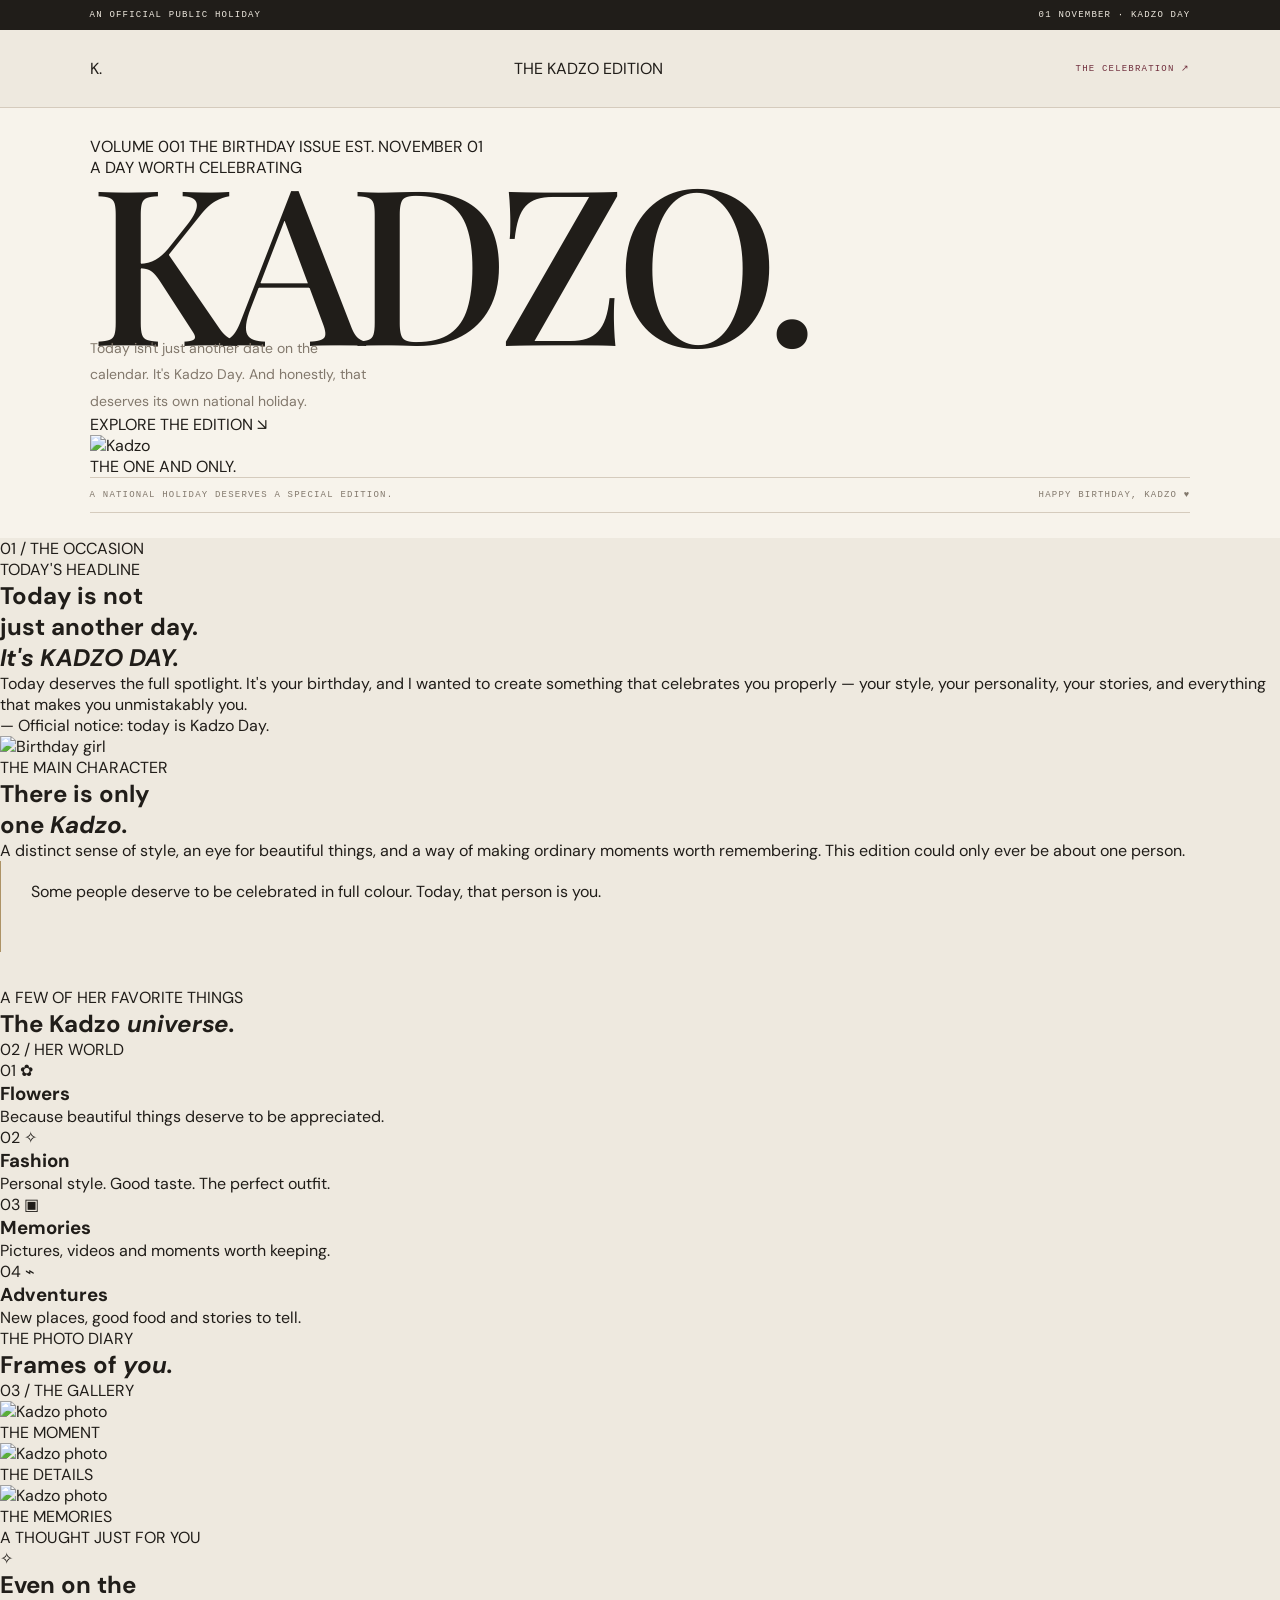
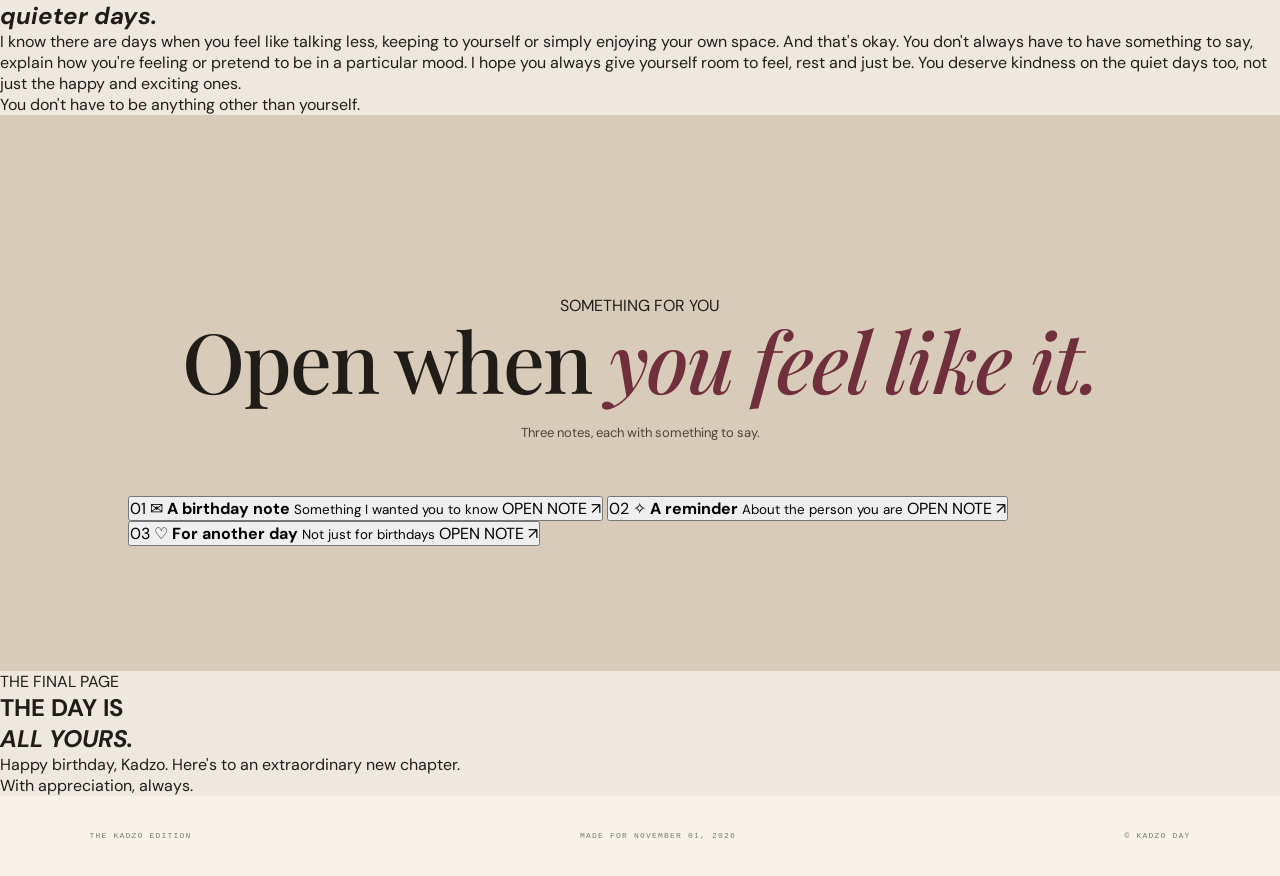
==== index.html @ 55960d4b "Update index.html" ====
<!DOCTYPE html>
<html lang="en">
<head>
  <meta charset="UTF-8">
  <meta name="viewport" content="width=device-width, initial-scale=1.0">
  <meta name="theme-color" content="#111111">
  <title>Kadzo Day | The Birthday Edition</title>

  <link rel="preconnect" href="https://fonts.googleapis.com">
  <link rel="preconnect" href="https://fonts.gstatic.com" crossorigin>
  <link href="https://fonts.googleapis.com/css2?family=DM+Sans:wght@400;500;600;700&family=Playfair+Display:ital,wght@0,500;0,600;0,700;1,500;1,600&display=swap" rel="stylesheet">

  <link rel="stylesheet" href="style.css">
</head>

<body>

  <div class="announcement">
    <span>AN OFFICIAL PUBLIC HOLIDAY</span>
    <span>01 NOVEMBER · KADZO DAY</span>
  </div>

  <header class="topbar">
    <a href="#" class="logo">K<span>.</span></a>
    <span class="edition-name">THE KADZO EDITION</span>
    <a href="#birthday-message" class="top-link">THE CELEBRATION ↗</a>
  </header>

  <main>

    <!-- COVER -->
    <section class="cover">
      <div class="cover-top">
        <span>VOLUME 001</span>
        <span>THE BIRTHDAY ISSUE</span>
        <span>EST. NOVEMBER 01</span>
      </div>

      <div class="cover-content">
        <div class="cover-title">
          <p class="eyebrow">A DAY WORTH CELEBRATING</p>
          <h1>KAD<span>ZO.</span></h1>

          <p class="cover-description">
            Today isn't just another date on the calendar.
            It's Kadzo Day. And honestly, that deserves
            its own national holiday.
          </p>

          <a href="#the-story" class="primary-button">
            EXPLORE THE EDITION <span>↘</span>
          </a>
        </div>

        <div class="cover-image">
          <img src="assets/portrait-1.jpg" alt="Kadzo">
          <div class="image-label">THE ONE AND ONLY.</div>
        </div>
      </div>

      <div class="cover-bottom">
        <span>A NATIONAL HOLIDAY DESERVES A SPECIAL EDITION.</span>
        <span>HAPPY BIRTHDAY, KADZO ♥</span>
      </div>
    </section>

    <!-- INTRODUCTION -->
    <section class="story section-padding" id="the-story">
      <div class="section-number">01 / THE OCCASION</div>

      <div class="story-grid">
        <div>
          <p class="eyebrow">TODAY'S HEADLINE</p>
          <h2>
            Today is not<br>
            just another day.<br>
            <em>It's KADZO DAY.</em>
          </h2>
        </div>

        <div class="story-copy">
          <p>
            Today deserves the full spotlight. It's your birthday,
            and I wanted to create something that celebrates you
            properly — your style, your personality, your stories,
            and everything that makes you unmistakably you.
          </p>

          <p class="signature">
            — Official notice: today is Kadzo Day.
          </p>
        </div>
      </div>
    </section>

    <!-- FEATURE -->
    <section class="feature section-padding">
      <div class="feature-image">
        <img src="assets/portrait-2.jpg" alt="Birthday girl">
      </div>

      <div class="feature-text">
        <p class="eyebrow">THE MAIN CHARACTER</p>
        <h2>There is only<br>one <em>Kadzo.</em></h2>

        <p>
          A distinct sense of style, an eye for beautiful things,
          and a way of making ordinary moments worth remembering.
          This edition could only ever be about one person.
        </p>

        <div class="feature-line"></div>

        <p class="feature-quote">
          Some people deserve to be celebrated in full colour.
          Today, that person is you.
        </p>
      </div>
    </section>

    <!-- HER INTERESTS -->
    <section class="interests section-padding">
      <div class="section-heading">
        <div>
          <p class="eyebrow">A FEW OF HER FAVORITE THINGS</p>
          <h2>The Kadzo <em>universe.</em></h2>
        </div>

        <span class="section-number">02 / HER WORLD</span>
      </div>

      <div class="interest-grid">

        <article class="interest-card">
          <span class="interest-number">01</span>
          <span class="interest-icon">✿</span>
          <h3>Flowers</h3>
          <p>Because beautiful things deserve to be appreciated.</p>
        </article>

        <article class="interest-card">
          <span class="interest-number">02</span>
          <span class="interest-icon">✧</span>
          <h3>Fashion</h3>
          <p>Personal style. Good taste. The perfect outfit.</p>
        </article>

        <article class="interest-card">
          <span class="interest-number">03</span>
          <span class="interest-icon">▣</span>
          <h3>Memories</h3>
          <p>Pictures, videos and moments worth keeping.</p>
        </article>

        <article class="interest-card">
          <span class="interest-number">04</span>
          <span class="interest-icon">⌁</span>
          <h3>Adventures</h3>
          <p>New places, good food and stories to tell.</p>
        </article>

      </div>
    </section>

    <!-- PHOTO GALLERY -->
    <section class="gallery-section section-padding">
      <div class="section-heading">
        <div>
          <p class="eyebrow">THE PHOTO DIARY</p>
          <h2>Frames of <em>you.</em></h2>
        </div>

        <span class="section-number">03 / THE GALLERY</span>
      </div>

      <div class="gallery-grid">

        <div class="gallery-item gallery-large">
          <img src="assets/gallery-1.jpg" alt="Kadzo photo">
          <span>THE MOMENT</span>
        </div>

        <div class="gallery-item">
          <img src="assets/gallery-2.jpg" alt="Kadzo photo">
          <span>THE DETAILS</span>
        </div>

        <div class="gallery-item">
          <img src="assets/gallery-3.jpg" alt="Kadzo photo">
          <span>THE MEMORIES</span>
        </div>

      </div>
    </section>

    <!-- QUIETER DAYS -->
    <section class="quiet-section section-padding">
      <div class="quiet-content">

        <p class="eyebrow">A THOUGHT JUST FOR YOU</p>

        <span class="quiet-symbol">✧</span>

        <h2>
          Even on the<br>
          <em>quieter days.</em>
        </h2>

        <p>
          I know there are days when you feel like talking less,
          keeping to yourself or simply enjoying your own space.
          And that's okay.

          You don't always have to have something to say,
          explain how you're feeling or pretend to be in a
          particular mood.

          I hope you always give yourself room to feel,
          rest and just be. You deserve kindness on the
          quiet days too, not just the happy and exciting ones.
        </p>

        <span class="quiet-signature">
          You don't have to be anything other than yourself.
        </span>

      </div>
    </section>

    <!-- BIRTHDAY NOTES -->
    <section class="notes-section section-padding" id="birthday-message">

      <div class="notes-heading">
        <p class="eyebrow">SOMETHING FOR YOU</p>
        <h2>Open when <em>you feel like it.</em></h2>
        <p>Three notes, each with something to say.</p>
      </div>

      <div class="notes-grid">

        <button class="note-card" data-note="birthday">
          <span class="note-symbol">01</span>
          <span class="note-icon">✉</span>
          <strong>A birthday note</strong>
          <small>Something I wanted you to know</small>
          <span class="note-open">OPEN NOTE ↗</span>
        </button>

        <button class="note-card" data-note="appreciation">
          <span class="note-symbol">02</span>
          <span class="note-icon">✧</span>
          <strong>A reminder</strong>
          <small>About the person you are</small>
          <span class="note-open">OPEN NOTE ↗</span>
        </button>

        <button class="note-card" data-note="random">
          <span class="note-symbol">03</span>
          <span class="note-icon">♡</span>
          <strong>For another day</strong>
          <small>Not just for birthdays</small>
          <span class="note-open">OPEN NOTE ↗</span>
        </button>

      </div>
    </section>

    <!-- FINAL MESSAGE -->
    <section class="closing section-padding">
      <p class="eyebrow">THE FINAL PAGE</p>

      <h2>
        THE DAY IS<br>
        <em>ALL YOURS.</em>
      </h2>

      <div class="closing-line"></div>

      <p>
        Happy birthday, Kadzo. Here's to an extraordinary new chapter.
      </p>

      <span class="closing-signature">
        With appreciation, always.
      </span>
    </section>

  </main>

  <footer class="footer">
    <span>THE KADZO EDITION</span>
    <span>MADE FOR NOVEMBER 01, 2026</span>
    <span>© KADZO DAY</span>
  </footer>

  <!-- POPUP NOTES -->
  <div class="modal" id="noteModal" aria-hidden="true">

    <div class="modal-content">

      <button class="modal-close" id="close-modal" aria-label="Close">
        ×
      </button>

      <p class="eyebrow">A PERSONAL NOTE</p>

      <h2 id="noteTitle">A note for you</h2>

      <p id="noteText"></p>

      <span class="modal-signature">— The Kadzo Edition</span>

    </div>
  </div>

  <script src="script.js"></script>

</body>
</html>
---- style.css ----
:root {
  --paper: #eee9df;
  --cream: #f7f3eb;
  --ink: #201d19;
  --brown: #514237;
  --wine: #702f3d;
  --gold: #ad9366;
  --muted: #82786c;
  --line: #d5cbbd;
  --white: #fffdf8;
}

* {
  margin: 0;
  padding: 0;
  box-sizing: border-box;
}

html {
  scroll-behavior: smooth;
}

body {
  background: var(--paper);
  color: var(--ink);
  font-family: "DM Sans", sans-serif;
  overflow-x: hidden;
}

a {
  color: inherit;
  text-decoration: none;
}

button {
  font: inherit;
}

img {
  display: block;
  width: 100%;
  height: 100%;
  object-fit: cover;
}

.announcement {
  display: flex;
  justify-content: space-between;
  padding: 10px 7%;
  background: var(--ink);
  color: var(--paper);
  font-family: "DM Mono", monospace;
  font-size: 9px;
  letter-spacing: 1.2px;
}

.topbar {
  height: 78px;
  padding: 0 7%;
  display: flex;
  justify-content: space-between;
  align-items: center;
  border-bottom: 1px solid var(--line);
}

.brand {
  font-family: "Playfair Display", serif;
  font-size: 35px;
  font-weight: 700;
}

.brand span {
  color: var(--wine);
}

.topbar-title,
.top-link,
.kicker,
.section-meta,
.cover-topline,
.cover-bottom,
.cover-link,
.photo-credit,
.cover-side-text,
.feature-caption,
.feature-quote small,
.feature-collage figcaption,
.detail-index,
.detail-row p,
.detail-symbol,
.journal-photo figcaption,
.journal-footer,
.envelope-number,
.envelope small,
.final-date,
footer,
.modal-end {
  font-family: "DM Mono", monospace;
  font-size: 9px;
  letter-spacing: 1.2px;
}

.topbar-title {
  color: var(--muted);
}

.top-link {
  color: var(--wine);
}

.top-link span {
  font-size: 15px;
  margin-left: 7px;
}

.cover {
  padding: 28px 7% 25px;
  background: var(--cream);
  position: relative;
}

.cover-topline,
.cover-bottom {
  display: flex;
  justify-content: space-between;
  gap: 15px;
  color: var(--muted);
  padding: 12px 0;
  border-top: 1px solid var(--line);
}

.cover-layout {
  min-height: 650px;
  display: grid;
  grid-template-columns: 1.05fr .95fr;
  gap: 45px;
  align-items: center;
  padding: 45px 4% 55px;
}

.cover-copy {
  position: relative;
  z-index: 2;
}

.kicker {
  color: var(--wine);
  margin-bottom: 24px;
}

.cover h1 {
  font-family: "Playfair Display", serif;
  font-size: clamp(100px, 17vw, 220px);
  line-height: .72;
  letter-spacing: -12px;
  font-weight: 500;
}

.cover h1 em {
  color: var(--wine);
  font-weight: 500;
}

.cover-rule {
  width: 85px;
  height: 2px;
  background: var(--gold);
  margin: 48px 0 22px;
}

.cover-description {
  max-width: 290px;
  color: var(--muted);
  font-size: 14px;
  line-height: 1.9;
}

.cover-link {
  display: inline-block;
  color: var(--wine);
  margin-top: 30px;
  padding-bottom: 9px;
  border-bottom: 1px solid var(--wine);
}

.cover-link span {
  margin-left: 18px;
  font-size: 15px;
}

.cover-photo-wrap {
  position: relative;
  padding: 15px 25px 25px 0;
}

.cover-photo {
  height: 550px;
  background: #d7c9b8;
  overflow: hidden;
  position: relative;
}

.cover-photo img {
  filter: saturate(.82);
  transition: transform .7s ease;
}

.cover-photo:hover img {
  transform: scale(1.035);
}

.cover-stamp {
  position: absolute;
  z-index: 2;
  top: -15px;
  left: -35px;
  width: 95px;
  height: 95px;
  border-radius: 50%;
  background: var(--wine);
  color: var(--cream);
  display: grid;
  place-content: center;
  text-align: center;
  font-family: "DM Mono", monospace;
  font-size: 11px;
  line-height: 1.35;
  transform: rotate(-12deg);
  border: 1px solid rgba(255,255,255,.4);
}

.photo-credit {
  margin-top: 12px;
  color: var(--muted);
}

.cover-side-text {
  position: absolute;
  right: 0;
  top: 35%;
  writing-mode: vertical-rl;
  color: var(--muted);
}

.cover-bottom {
  border-bottom: 1px solid var(--line);
}

.intro-section {
  padding: 95px 10% 120px;
  background: var(--paper);
}

.section-meta {
  display: flex;
  justify-content: space-between;
  gap: 15px;
  color: var(--muted);
  border-bottom: 1px solid var(--line);
  padding-bottom: 15px;
}

.intro-grid {
  display: grid;
  grid-template-columns: .2fr 1.4fr .7fr;
  gap: 35px;
  align-items: start;
  padding-top: 85px;
}

.intro-number {
  font-family: "DM Mono", monospace;
  color: var(--gold);
  font-size: 13px;
}

.intro-main h2,
.feature-heading h2,
.details-heading h2,
.journal-heading h2,
.notes-heading h2,
.final-section h2 {
  font-family: "Playfair Display", serif;
  font-weight: 500;
  font-size: clamp(45px, 6.5vw, 85px);
  line-height: 1.05;
  letter-spacing: -2px;
}

.intro-main h2 em,
.feature-heading h2 em,
.details-heading h2 em,
.journal-heading h2 em,
.notes-heading h2 em,
.final-section h2 em {
  color: var(--wine);
}

.intro-aside {
  padding-top: 20px;
}

.asterisk {
  font-size: 35px;
  color: var(--gold);
}

.intro-aside p {
  font-size: 13px;
  line-height: 2;
  color: var(--muted);
  margin-top: 15px;
}

.intro-aside .signature {
  font-family: "Playfair Display", serif;
  font-style: italic;
  color: var(--wine);
  font-size: 16px;
}

.feature-section {
  background: var(--ink);
  color: var(--cream);
  padding: 105px 10% 120px;
}

.feature-heading {
  display: flex;
  justify-content: space-between;
  align-items: end;
  gap: 30px;
  margin-bottom: 65px;
}

.feature-heading h2 em {
  color: #c0a47d;
}

.feature-caption {
  color: #b6aa9b;
  max-width: 190px;
  line-height: 1.8;
}

.feature-collage {
  display: grid;
  grid-template-columns: 1.15fr .85fr;
  gap: 35px;
  align-items: start;
}

.feature-large {
  height: 590px;
  position: relative;
  background: #6d6255;
}

.feature-large img {
  filter: saturate(.75);
}

.feature-collage figcaption {
  color: #d2c6b7;
  margin-top: 12px;
}

.feature-side {
  padding-top: 65px;
}

.feature-quote {
  padding: 20px 5px 50px 30px;
  border-left: 1px solid var(--gold);
  margin-bottom: 35px;
}

.feature-quote > span {
  font-family: "Playfair Display", serif;
  font-size: 65px;
  color: var(--gold);
  line-height: .7;
}

.feature-quote p {
  max-width: 280px;
  font-family: "Playfair Display", serif;
  font-style: italic;
  font-size: 30px;
  line-height: 1.35;
  margin: 15px 0 25px;
}

.feature-quote small {
  color: #b7a99a;
}

.feature-small {
  height: 300px;
  width: 85%;
  margin-left: auto;
  background: #6d6255;
}

.details-section {
  padding: 105px 10% 120px;
  background: #e4ddd1;
}

.details-heading {
  padding: 75px 0 65px;
}

.details-list {
  border-top: 1px solid #c9bdae;
}

.detail-row {
  display: grid;
  grid-template-columns: 65px 1.1fr 1fr 25px;
  gap: 20px;
  align-items: center;
  padding: 26px 5px;
  border-bottom: 1px solid #c9bdae;
  transition: padding .3s ease;
}

.detail-row:hover {
  padding-left: 17px;
  padding-right: 17px;
}

.detail-index {
  color: var(--wine);
}

.detail-row h3 {
  font-family: "Playfair Display", serif;
  font-size: clamp(21px, 2.7vw, 34px);
  font-weight: 500;
}

.detail-row p {
  color: var(--muted);
  line-height: 1.8;
  letter-spacing: .3px;
  font-family: "DM Sans", sans-serif;
  font-size: 12px;
}

.detail-symbol {
  color: var(--wine);
  font-size: 17px;
}

.journal-section {
  padding: 105px 10% 120px;
  background: var(--cream);
}

.journal-heading {
  display: flex;
  align-items: end;
  justify-content: space-between;
  gap: 30px;
  padding: 70px 0 60px;
}

.journal-heading > p {
  max-width: 230px;
  color: var(--muted);
  font-size: 13px;
  line-height: 1.9;
}

.journal-grid {
  display: grid;
  grid-template-columns: 1fr .78fr 1fr;
  gap: 25px;
  align-items: start;
}

.journal-photo {
  background: #d7c9b8;
  padding: 9px 9px 35px;
  box-shadow: 0 8px 25px rgba(32,29,25,.08);
  transform: rotate(-2deg);
}

.journal-photo img {
  height: 340px;
  filter: saturate(.8);
}

.journal-photo figcaption {
  color: var(--muted);
  padding: 12px 5px 0;
  font-size: 8px;
}

.journal-two {
  margin-top: 65px;
  transform: rotate(2deg);
}

.journal-three {
  margin-top: 25px;
  transform: rotate(-1deg);
}

.journal-footer {
  text-align: center;
  color: var(--muted);
  margin-top: 65px;
}

.notes-section {
  padding: 105px 10% 125px;
  background: #d8cbb9;
}

.notes-heading {
  padding: 75px 0 55px;
  text-align: center;
}

.notes-heading > p:last-child {
  margin-top: 20px;
  color: var(--brown);
  font-size: 13px;
}

.envelope-grid {
  display: grid;
  grid-template-columns: repeat(3, 1fr);
  gap: 18px;
}

.envelope {
  min-height: 230px;
  position: relative;
  display: flex;
  flex-direction: column;
  align-items: flex-start;
  justify-content: space-between;
  padding: 25px;
  border: 1px solid #bbae9d;
  background: var(--cream);
  color: var(--ink);
  cursor: pointer;
  text-align: left;
  transition: transform .35s ease, box-shadow .35s ease;
}

.envelope::before {
  content: "";
  position: absolute;
  top: 0;
  left: 0;
  width: 100%;
  height: 5px;
  background: var(--wine);
  transform: scaleX(0);
  transform-origin: left;
  transition: transform .35s ease;
}

.envelope:hover {
  transform: translateY(-9px) rotate(-1deg);
  box-shadow: 0 18px 35px rgba(32,29,25,.12);
}

.envelope:hover::before {
  transform: scaleX(1);
}

.envelope-number {
  color: var(--muted);
}

.envelope-icon {
  font-family: "Playfair Display", serif;
  font-size: 38px;
  color: var(--wine);
}

.envelope strong {
  font-family: "Playfair Display", serif;
  font-size: 25px;
  font-weight: 500;
}

.envelope small {
  color: var(--wine);
  font-size: 8px;
}

.final-section {
  min-height: 520px;
  background: var(--wine);
  color: var(--cream);
  text-align: center;
  padding: 100px 20px 80px;
  display: flex;
  flex-direction: column;
  align-items: center;
  justify-content: center;
  position: relative;
  overflow: hidden;
}

.final-section::before,
.final-section::after {
  content: "✳";
  position: absolute;
  font-size: 180px;
  color: rgba(255,255,255,.07);
}

.final-section::before {
  top: 20px;
  left: 8%;
}

.final-section::after {
  bottom: 10px;
  right: 8%;
}

.final-section .kicker {
  color: #d7bd9a;
}

.final-star {
  font-size: 35px;
  color: #d7bd9a;
  margin-bottom: 20px;
}

.final-section h2 {
  font-size: clamp(55px, 8vw, 100px);
}

.final-section h2 em {
  color: #d9bd98;
}

.final-section > p:not(.kicker) {
  margin-top: 25px;
  color: #e3d4c7;
  font-size: 14px;
}

.final-date {
  color: #d7bd9a;
  margin-top: 60px;
}

footer {
  min-height: 80px;
  padding: 20px 7%;
  display: flex;
  justify-content: space-between;
  align-items: center;
  color: var(--muted);
  background: var(--cream);
  font-size: 8px;
}

.footer-brand {
  font-family: "Playfair Display", serif;
  font-size: 25px;
  color: var(--wine);
}

.modal {
  display: none;
  position: fixed;
  inset: 0;
  z-index: 20;
  padding: 20px;
  background: rgba(20,17,15,.78);
  align-items: center;
  justify-content: center;
  backdrop-filter: blur(5px);
}

.modal.show {
  display: flex;
  animation: fadeIn .25s ease;
}

.modal-content {
  position: relative;
  width: min(100%, 520px);
  padding: 65px 50px;
  background: var(--cream);
  border: 1px solid var(--gold);
  text-align: center;
  box-shadow: 0 25px 80px rgba(0,0,0,.3);
}

.modal-content h2 {
  font-family: "Playfair Display", serif;
  font-size: 40px;
  font-weight: 500;
  color: var(--wine);
  margin-bottom: 25px;
}

.modal-content > p:last-of-type {
  color: var(--brown);
  font-size: 14px;
  line-height: 2;
}

.modal-end {
  display: block;
  color: var(--gold);
  margin-top: 35px;
  font-size: 8px;
}

.close-modal {
  position: absolute;
  top: 12px;
  right: 18px;
  border: 0;
  background: transparent;
  color: var(--wine);
  font-size: 32px;
  cursor: pointer;
}

@keyframes fadeIn {
  from { opacity: 0; }
  to { opacity: 1; }
}

@media (max-width: 750px) {
  .announcement {
    padding: 9px 5%;
    font-size: 7px;
  }

  .topbar {
    height: 68px;
    padding: 0 6%;
  }

  .topbar-title {
    display: none;
  }

  .cover {
    padding: 20px 6%;
  }

  .cover-topline,
  .cover-bottom {
    font-size: 7px;
    letter-spacing: .5px;
  }

  .cover-layout {
    grid-template-columns: 1fr;
    gap: 50px;
    padding: 55px 4% 45px;
  }

  .cover h1 {
    font-size: clamp(105px, 25vw, 165px);
    letter-spacing: -7px;
  }

  .cover-photo {
    height: 470px;
  }

  .cover-stamp {
    left: -15px;
  }

  .cover-side-text {
    display: none;
  }

  .intro-section,
  .feature-section,
  .details-section,
  .journal-section,
  .notes-section {
    padding: 75px 7%;
  }

  .section-meta {
    font-size: 7px;
    letter-spacing: .6px;
  }

  .intro-grid {
    grid-template-columns: 35px 1fr;
    gap: 15px;
    padding-top: 55px;
  }

  .intro-aside {
    grid-column: 2;
    max-width: 340px;
  }

  .feature-heading,
  .journal-heading {
    display: block;
  }

  .feature-caption,
  .journal-heading > p {
    margin-top: 20px;
  }

  .feature-collage {
    grid-template-columns: 1fr;
    gap: 35px;
  }

  .feature-large {
    height: 470px;
  }

  .feature-side {
    padding-top: 0;
  }

  .feature-small {
    width: 85%;
    height: 300px;
  }

  .details-heading,
  .journal-heading,
  .notes-heading {
    padding: 55px 0 40px;
  }

  .detail-row {
    grid-template-columns: 32px 1fr 20px;
    gap: 10px;
    padding: 22px 0;
  }

  .detail-row h3 {
    font-size: 22px;
  }

  .detail-row p {
    grid-column: 2;
    grid-row: 2;
  }

  .detail-symbol {
    grid-column: 3;
    grid-row: 1;
  }

  .journal-grid {
    grid-template-columns: 1fr 1fr;
    gap: 15px;
  }

  .journal-photo img {
    height: 245px;
  }

  .journal-two {
    margin-top: 45px;
  }

  .journal-three {
    grid-column: 1 / -1;
    width: 75%;
    margin: 10px auto 0;
  }

  .envelope-grid {
    grid-template-columns: 1fr;
  }

  .envelope {
    min-height: 185px;
  }

  .final-section {
    min-height: 440px;
  }

  .final-section::before,
  .final-section::after {
    font-size: 100px;
  }

  footer {
    padding: 20px 6%;
    gap: 15px;
    flex-wrap: wrap;
  }
}

@media (max-width: 420px) {
  .cover-photo {
    height: 390px;
  }

  .cover-topline span:nth-child(2) {
    display: none;
  }

  .feature-large {
    height: 390px;
  }

  .journal-photo img {
    height: 200px;
  }

  .modal-content {
    padding: 55px 25px;
  }
}
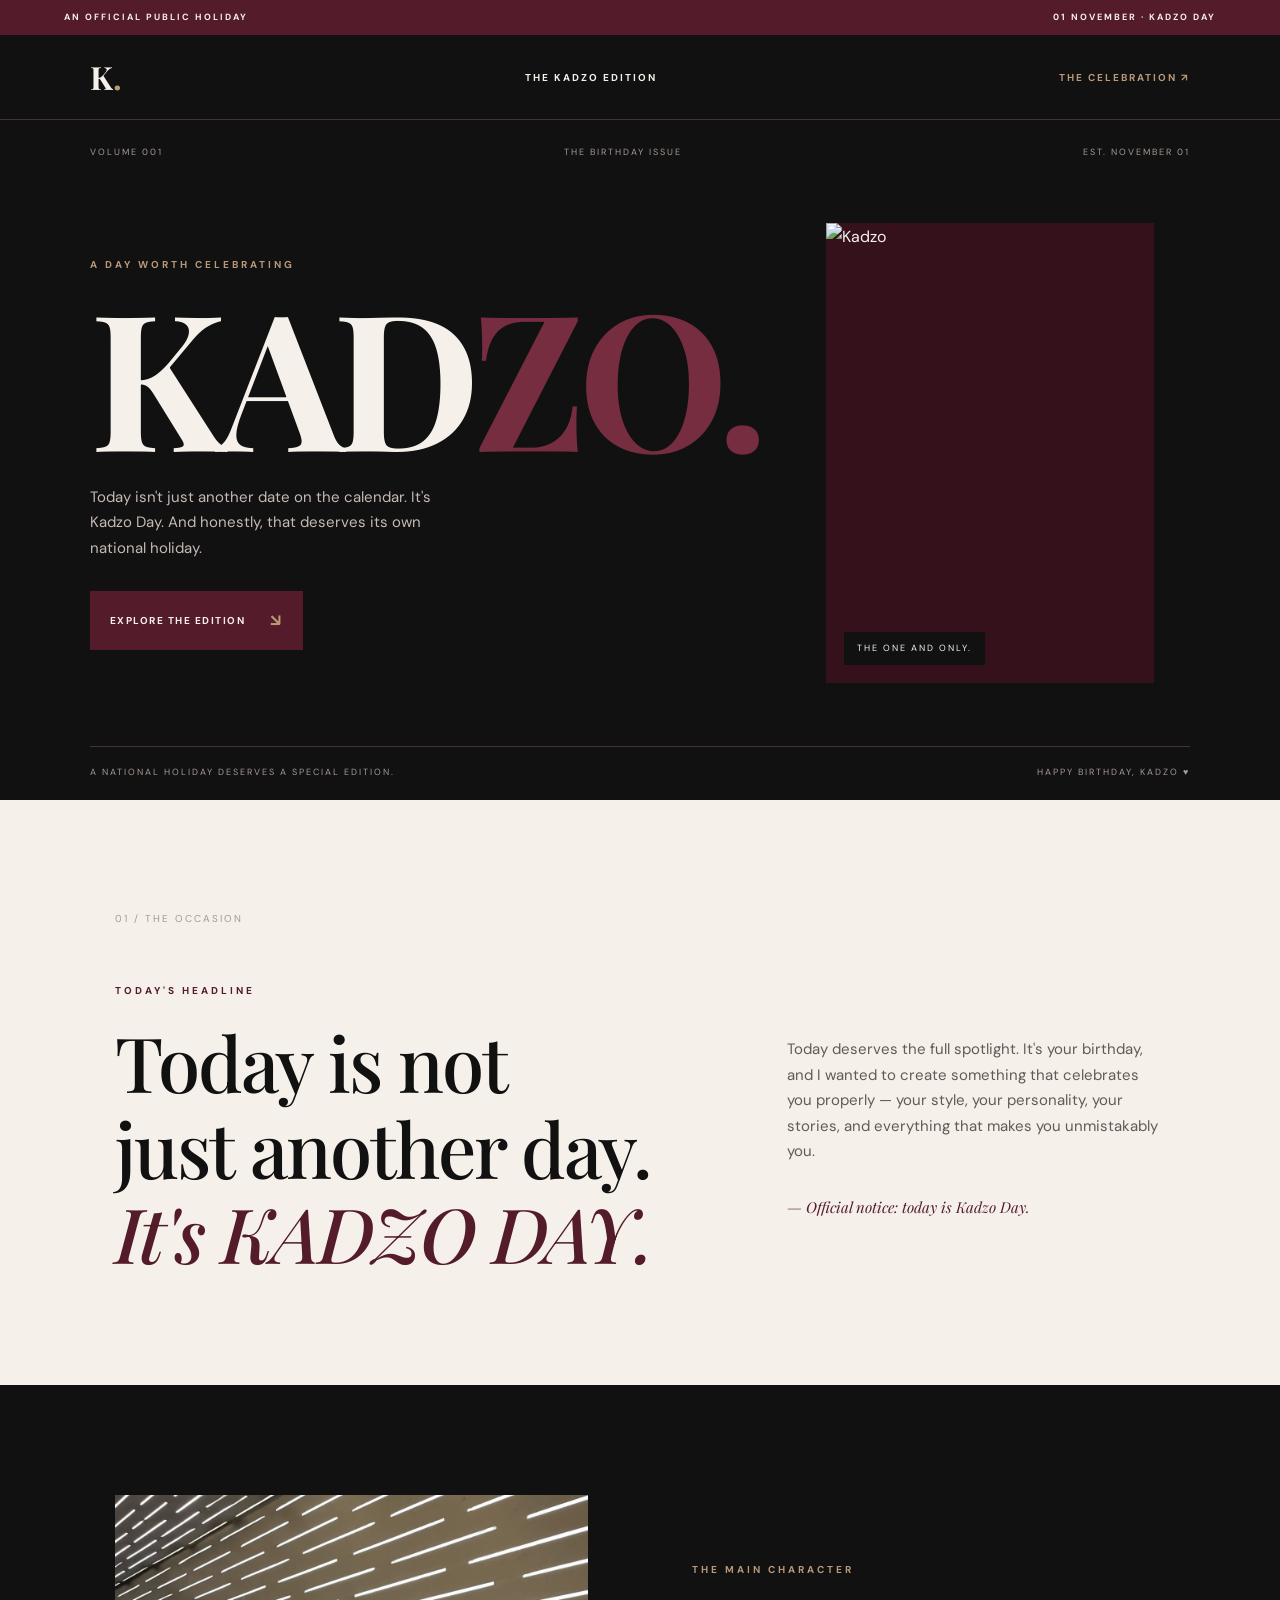
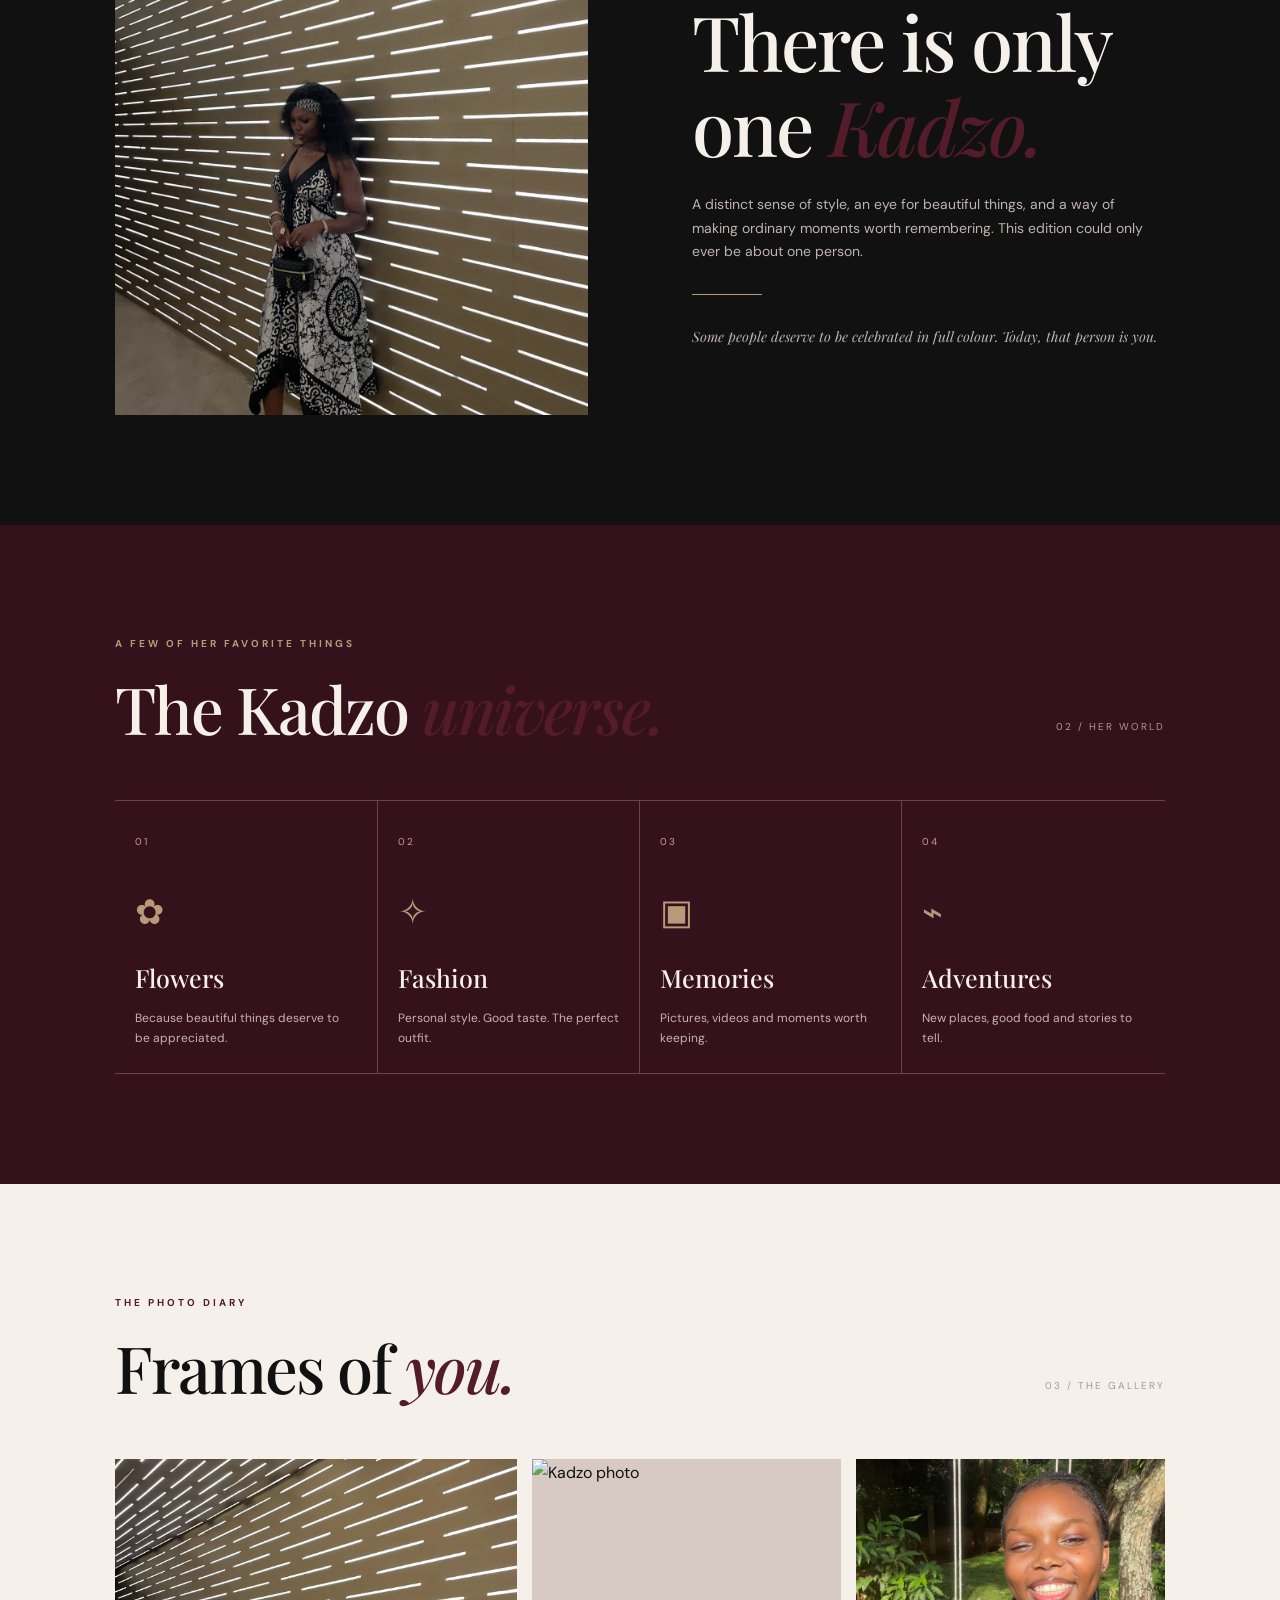
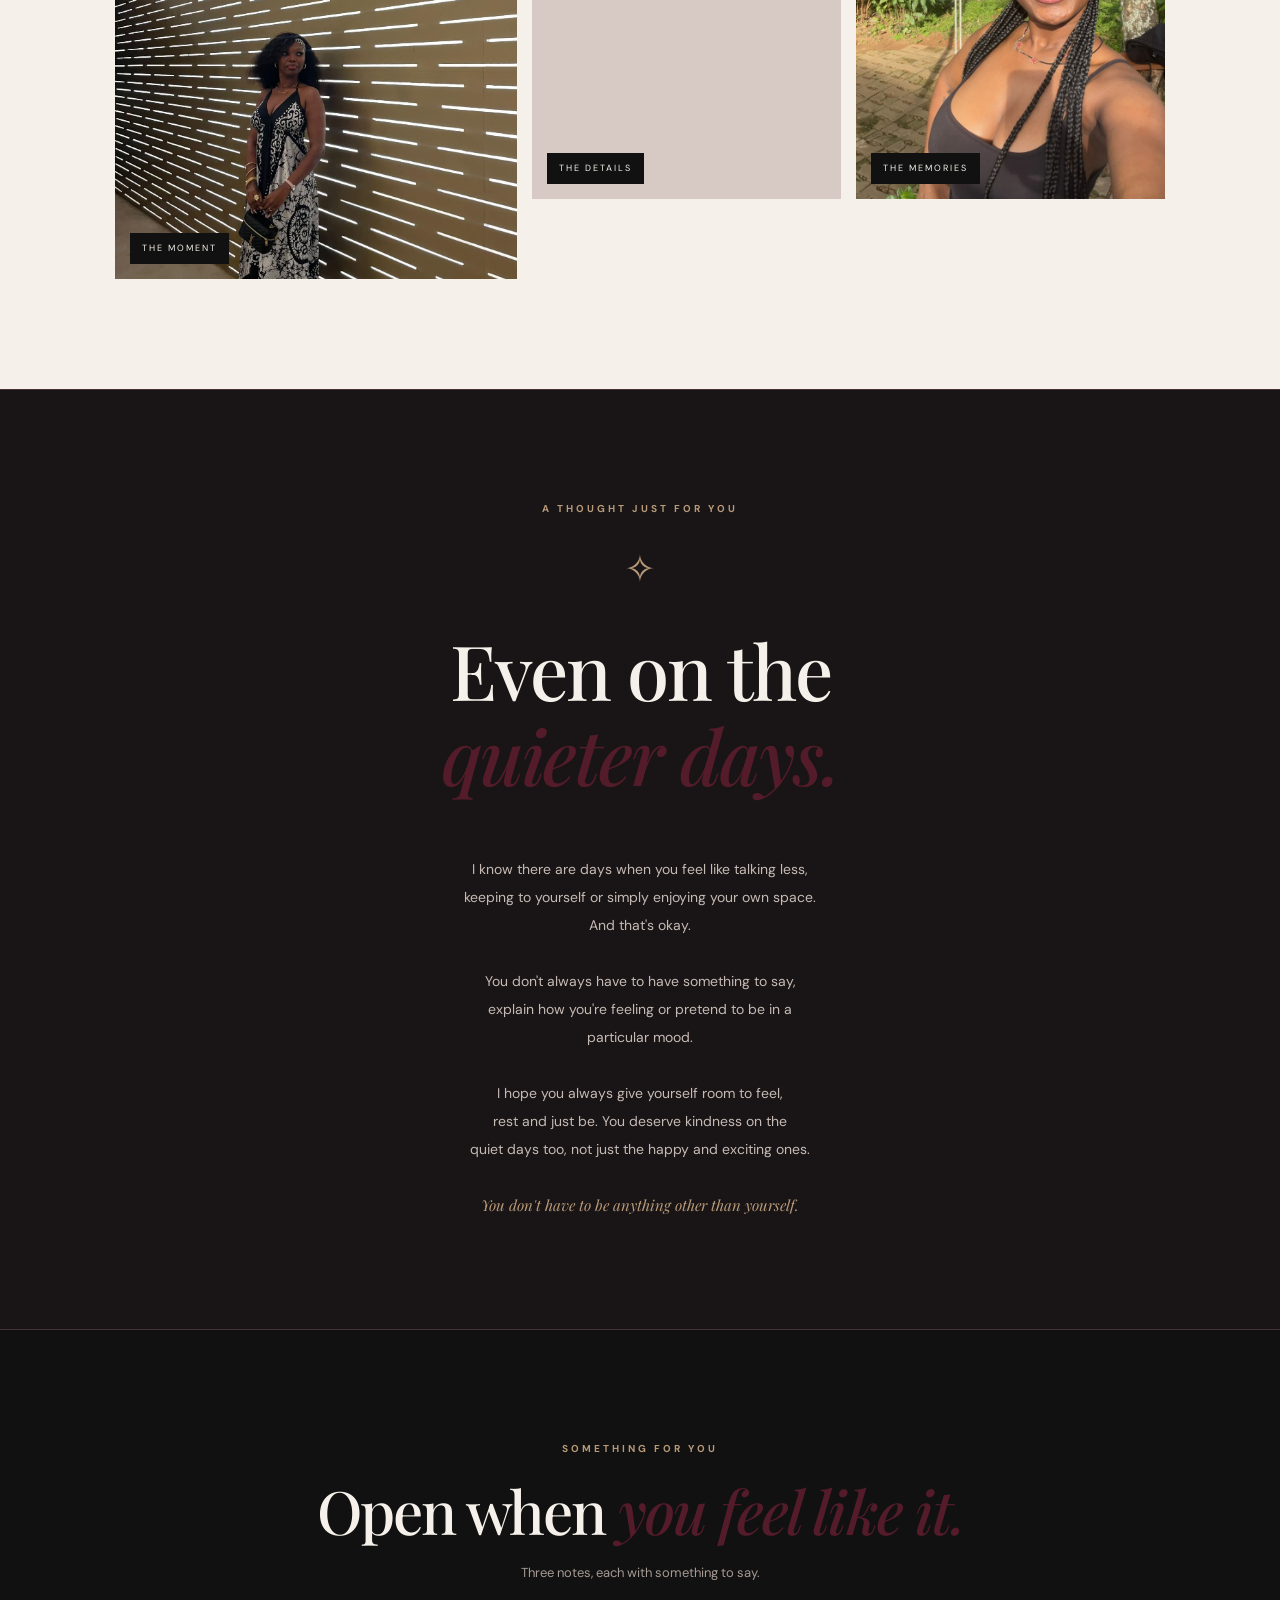
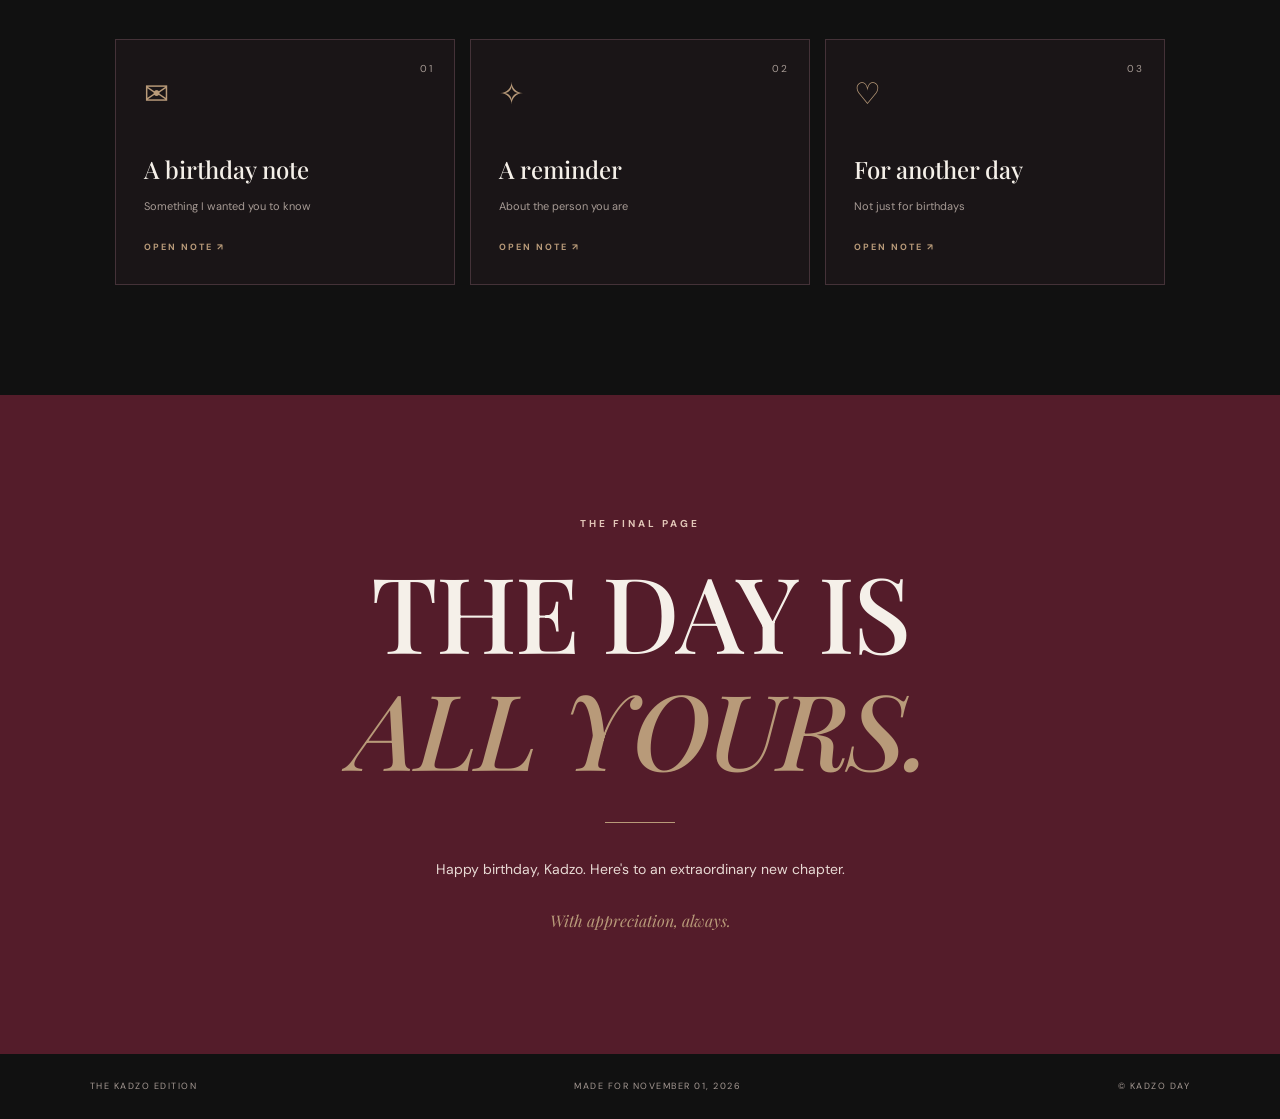
==== commit 4842d50e: "Update index.html" ====
--- a/index.html
+++ b/index.html
@@ -53,7 +53,7 @@
         </div>
 
         <div class="cover-image">
-          <img src="assets/portrait-1.jpg" alt="Kadzo">
+          <img src="kadzo 1.jpg" alt="Kadzo">
           <div class="image-label">THE ONE AND ONLY.</div>
         </div>
       </div>
@@ -96,7 +96,7 @@
     <!-- FEATURE -->
     <section class="feature section-padding">
       <div class="feature-image">
-        <img src="assets/portrait-2.jpg" alt="Birthday girl">
+        <img src="kadzo 2.jpg" alt="Birthday girl">
       </div>
 
       <div class="feature-text">
@@ -176,17 +176,17 @@
       <div class="gallery-grid">
 
         <div class="gallery-item gallery-large">
-          <img src="assets/gallery-1.jpg" alt="Kadzo photo">
+          <img src="kadzo 3.jpg" alt="Kadzo photo">
           <span>THE MOMENT</span>
         </div>
 
         <div class="gallery-item">
-          <img src="assets/gallery-2.jpg" alt="Kadzo photo">
+          <img src="kadzo 4.jpg" alt="Kadzo photo">
           <span>THE DETAILS</span>
         </div>
 
         <div class="gallery-item">
-          <img src="assets/gallery-3.jpg" alt="Kadzo photo">
+          <img src="kadzo 5.jpg" alt="Kadzo photo">
           <span>THE MEMORIES</span>
         </div>
 
--- a/style.css
+++ b/style.css
@@ -1,13 +1,14 @@
 :root {
-  --paper: #eee9df;
-  --cream: #f7f3eb;
-  --ink: #201d19;
-  --brown: #514237;
-  --wine: #702f3d;
-  --gold: #ad9366;
-  --muted: #82786c;
-  --line: #d5cbbd;
-  --white: #fffdf8;
+  --black: #111111;
+  --dark: #191516;
+  --maroon: #541C2A;
+  --deep-maroon: #35121B;
+  --wine: #762D40;
+  --cream: #F5F0E9;
+  --ivory: #FFFDF9;
+  --gold: #B89A79;
+  --muted: #A69A94;
+  --line: #443238;
 }
 
 * {
@@ -21,10 +22,10 @@
 }
 
 body {
-  background: var(--paper);
-  color: var(--ink);
+  background: var(--black);
+  color: var(--cream);
   font-family: "DM Sans", sans-serif;
-  overflow-x: hidden;
+  line-height: 1.7;
 }
 
 a {
@@ -37,893 +38,754 @@
 }
 
 img {
-  display: block;
   width: 100%;
   height: 100%;
+  display: block;
   object-fit: cover;
 }
 
+/* ANNOUNCEMENT */
+
 .announcement {
+  min-height: 35px;
+  padding: 8px 5%;
+  background: var(--maroon);
+  color: var(--cream);
   display: flex;
   justify-content: space-between;
-  padding: 10px 7%;
-  background: var(--ink);
-  color: var(--paper);
-  font-family: "DM Mono", monospace;
+  align-items: center;
+  gap: 12px;
   font-size: 9px;
-  letter-spacing: 1.2px;
-}
+  letter-spacing: 2px;
+  font-weight: 700;
+}
+
+/* NAVIGATION */
 
 .topbar {
-  height: 78px;
-  padding: 0 7%;
+  min-height: 75px;
+  padding: 15px 7%;
   display: flex;
   justify-content: space-between;
   align-items: center;
   border-bottom: 1px solid var(--line);
 }
 
-.brand {
-  font-family: "Playfair Display", serif;
+.logo {
+  font-family: "Playfair Display", serif;
+  font-size: 32px;
+  font-weight: 700;
+}
+
+.logo span {
+  color: var(--gold);
+}
+
+.edition-name,
+.top-link {
+  font-size: 10px;
+  letter-spacing: 2px;
+  font-weight: 700;
+}
+
+.top-link {
+  color: var(--gold);
+}
+
+/* COVER */
+
+.cover {
+  padding: 25px 7% 20px;
+  min-height: 680px;
+  display: flex;
+  flex-direction: column;
+  justify-content: space-between;
+}
+
+.cover-top,
+.cover-bottom {
+  display: flex;
+  justify-content: space-between;
+  gap: 12px;
+  color: var(--muted);
+  font-size: 9px;
+  letter-spacing: 2px;
+}
+
+.cover-content {
+  display: grid;
+  grid-template-columns: 1.1fr 0.9fr;
+  align-items: center;
+  gap: 6%;
+  padding: 55px 0;
+}
+
+.eyebrow {
+  color: var(--gold);
+  font-size: 10px;
+  font-weight: 700;
+  letter-spacing: 3px;
+  margin-bottom: 20px;
+}
+
+.cover h1 {
+  font-family: "Playfair Display", serif;
+  font-size: clamp(85px, 15vw, 190px);
+  line-height: 0.85;
+  letter-spacing: -8px;
+  color: var(--cream);
+}
+
+.cover h1 span {
+  color: var(--wine);
+}
+
+.cover-description {
+  max-width: 380px;
+  margin: 30px 0;
+  color: #C6BAB5;
+  font-size: 15px;
+}
+
+.primary-button {
+  display: inline-flex;
+  gap: 25px;
+  align-items: center;
+  padding: 15px 20px;
+  background: var(--maroon);
+  color: var(--cream);
+  font-size: 10px;
+  font-weight: 700;
+  letter-spacing: 1.5px;
+  transition: 0.3s;
+}
+
+.primary-button:hover {
+  background: var(--wine);
+  transform: translateY(-3px);
+}
+
+.primary-button span {
+  color: var(--gold);
+  font-size: 17px;
+}
+
+.cover-image {
+  height: 460px;
+  max-width: 420px;
+  width: 100%;
+  position: relative;
+  justify-self: end;
+  background: var(--deep-maroon);
+}
+
+.cover-image img {
+  filter: saturate(0.8);
+}
+
+.image-label {
+  position: absolute;
+  bottom: 18px;
+  left: 18px;
+  background: var(--black);
+  color: var(--cream);
+  padding: 9px 13px;
+  font-size: 9px;
+  letter-spacing: 2px;
+}
+
+.cover-bottom {
+  border-top: 1px solid var(--line);
+  padding-top: 18px;
+}
+
+/* GENERAL SECTIONS */
+
+.section-padding {
+  padding: 110px 9%;
+}
+
+.section-number {
+  color: var(--muted);
+  font-size: 10px;
+  letter-spacing: 2px;
+}
+
+/* INTRODUCTION */
+
+.story {
+  background: var(--cream);
+  color: var(--black);
+}
+
+.story-grid {
+  display: grid;
+  grid-template-columns: 1.2fr 0.8fr;
+  gap: 10%;
+  margin-top: 55px;
+  align-items: center;
+}
+
+.story .eyebrow {
+  color: var(--maroon);
+}
+
+h2 {
+  font-family: "Playfair Display", serif;
+  font-size: clamp(42px, 6vw, 76px);
+  line-height: 1.12;
+  font-weight: 500;
+  letter-spacing: -2px;
+}
+
+h2 em {
+  color: var(--maroon);
+  font-weight: 500;
+}
+
+.story-copy {
+  max-width: 440px;
+  color: #625A56;
+  font-size: 15px;
+}
+
+.signature {
+  margin-top: 30px;
+  color: var(--maroon);
+  font-family: "Playfair Display", serif;
+  font-style: italic;
+}
+
+/* FEATURE */
+
+.feature {
+  display: grid;
+  grid-template-columns: 1fr 1fr;
+  gap: 10%;
+  align-items: center;
+}
+
+.feature-image {
+  height: 520px;
+  background: var(--deep-maroon);
+}
+
+.feature-image img {
+  filter: saturate(0.75);
+}
+
+.feature-text h2 {
+  margin-bottom: 25px;
+}
+
+.feature-text > p:not(.eyebrow) {
+  color: #BFB3AE;
+  font-size: 14px;
+}
+
+.feature-line,
+.closing-line {
+  height: 1px;
+  width: 70px;
+  background: var(--gold);
+  margin: 30px 0;
+}
+
+.feature-text .feature-quote {
+  color: var(--gold);
+  font-family: "Playfair Display", serif;
+  font-size: 21px;
+  font-style: italic;
+}
+
+/* INTERESTS */
+
+.interests {
+  background: var(--deep-maroon);
+}
+
+.section-heading {
+  display: flex;
+  justify-content: space-between;
+  align-items: end;
+  gap: 20px;
+  margin-bottom: 55px;
+}
+
+.section-heading h2 {
+  font-size: clamp(40px, 6vw, 65px);
+}
+
+.section-heading .section-number {
+  padding-bottom: 10px;
+}
+
+.interest-grid {
+  display: grid;
+  grid-template-columns: repeat(4, 1fr);
+  border-top: 1px solid #70414C;
+  border-bottom: 1px solid #70414C;
+}
+
+.interest-card {
+  min-height: 240px;
+  padding: 25px 20px;
+  border-right: 1px solid #70414C;
+  position: relative;
+}
+
+.interest-card:last-child {
+  border-right: none;
+}
+
+.interest-number {
+  color: #C69B9E;
+  font-size: 10px;
+  letter-spacing: 2px;
+}
+
+.interest-icon {
+  display: block;
+  color: var(--gold);
   font-size: 35px;
+  margin: 30px 0 15px;
+}
+
+.interest-card h3 {
+  font-family: "Playfair Display", serif;
+  font-size: 25px;
+  font-weight: 500;
+}
+
+.interest-card p {
+  color: #C5B2B2;
+  font-size: 12px;
+  margin-top: 8px;
+}
+
+/* GALLERY */
+
+.gallery-section {
+  background: var(--cream);
+  color: var(--black);
+}
+
+.gallery-section .eyebrow {
+  color: var(--maroon);
+}
+
+.gallery-grid {
+  display: grid;
+  grid-template-columns: 1.3fr 1fr 1fr;
+  gap: 15px;
+}
+
+.gallery-item {
+  height: 340px;
+  position: relative;
+  overflow: hidden;
+  background: #D7C9C3;
+}
+
+.gallery-large {
+  height: 420px;
+}
+
+.gallery-item img {
+  transition: transform 0.5s;
+}
+
+.gallery-item:hover img {
+  transform: scale(1.04);
+}
+
+.gallery-item span {
+  position: absolute;
+  bottom: 15px;
+  left: 15px;
+  padding: 8px 12px;
+  background: var(--black);
+  color: var(--cream);
+  font-size: 9px;
+  letter-spacing: 2px;
+}
+
+/* QUIETER DAYS */
+
+.quiet-section {
+  background: var(--dark);
+  text-align: center;
+  border-top: 1px solid var(--line);
+  border-bottom: 1px solid var(--line);
+}
+
+.quiet-content {
+  max-width: 680px;
+  margin: 0 auto;
+}
+
+.quiet-symbol {
+  display: block;
+  color: var(--gold);
+  font-size: 38px;
+  margin-bottom: 25px;
+}
+
+.quiet-content h2 {
+  margin-bottom: 30px;
+}
+
+.quiet-content > p:not(.eyebrow) {
+  color: #C6BAB5;
+  font-size: 14px;
+  line-height: 2;
+  white-space: pre-line;
+}
+
+.quiet-signature {
+  display: block;
+  margin-top: 30px;
+  color: var(--gold);
+  font-family: "Playfair Display", serif;
+  font-style: italic;
+  font-size: 15px;
+}
+
+/* NOTES */
+
+.notes-section {
+  background: var(--black);
+}
+
+.notes-heading {
+  text-align: center;
+  max-width: 650px;
+  margin: 0 auto 55px;
+}
+
+.notes-heading h2 {
+  font-size: clamp(38px, 5vw, 60px);
+}
+
+.notes-heading > p:last-child {
+  color: var(--muted);
+  margin-top: 18px;
+  font-size: 13px;
+}
+
+.notes-grid {
+  display: grid;
+  grid-template-columns: repeat(3, 1fr);
+  gap: 15px;
+}
+
+.note-card {
+  position: relative;
+  min-height: 240px;
+  padding: 28px;
+  text-align: left;
+  border: 1px solid var(--line);
+  background: #1A1517;
+  color: var(--cream);
+  cursor: pointer;
+  transition: 0.3s;
+}
+
+.note-card:hover {
+  background: var(--deep-maroon);
+  border-color: var(--gold);
+  transform: translateY(-5px);
+}
+
+.note-symbol {
+  position: absolute;
+  top: 20px;
+  right: 20px;
+  color: var(--muted);
+  font-size: 10px;
+  letter-spacing: 2px;
+}
+
+.note-icon {
+  display: block;
+  font-size: 30px;
+  color: var(--gold);
+  margin-bottom: 30px;
+}
+
+.note-card strong {
+  display: block;
+  font-family: "Playfair Display", serif;
+  font-size: 24px;
+  font-weight: 500;
+}
+
+.note-card small {
+  display: block;
+  color: var(--muted);
+  margin-top: 7px;
+  font-size: 11px;
+}
+
+.note-open {
+  display: block;
+  margin-top: 25px;
+  color: var(--gold);
+  font-size: 9px;
+  letter-spacing: 2px;
   font-weight: 700;
 }
 
-.brand span {
-  color: var(--wine);
-}
-
-.topbar-title,
-.top-link,
-.kicker,
-.section-meta,
-.cover-topline,
-.cover-bottom,
-.cover-link,
-.photo-credit,
-.cover-side-text,
-.feature-caption,
-.feature-quote small,
-.feature-collage figcaption,
-.detail-index,
-.detail-row p,
-.detail-symbol,
-.journal-photo figcaption,
-.journal-footer,
-.envelope-number,
-.envelope small,
-.final-date,
-footer,
-.modal-end {
-  font-family: "DM Mono", monospace;
-  font-size: 9px;
-  letter-spacing: 1.2px;
-}
-
-.topbar-title {
-  color: var(--muted);
-}
-
-.top-link {
-  color: var(--wine);
-}
-
-.top-link span {
-  font-size: 15px;
-  margin-left: 7px;
-}
-
-.cover {
-  padding: 28px 7% 25px;
-  background: var(--cream);
-  position: relative;
-}
-
-.cover-topline,
-.cover-bottom {
+/* CLOSING */
+
+.closing {
+  text-align: center;
+  background: var(--maroon);
+  padding-top: 120px;
+  padding-bottom: 120px;
+}
+
+.closing h2 {
+  font-size: clamp(55px, 9vw, 105px);
+}
+
+.closing h2 em {
+  color: var(--gold);
+}
+
+.closing .eyebrow {
+  color: #E2C6B8;
+}
+
+.closing-line {
+  margin: 35px auto;
+  background: var(--gold);
+}
+
+.closing > p:not(.eyebrow) {
+  color: #E8D9D4;
+  font-size: 14px;
+}
+
+.closing-signature {
+  display: block;
+  margin-top: 25px;
+  font-family: "Playfair Display", serif;
+  font-style: italic;
+  color: var(--gold);
+}
+
+/* FOOTER */
+
+.footer {
+  padding: 25px 7%;
   display: flex;
   justify-content: space-between;
   gap: 15px;
   color: var(--muted);
-  padding: 12px 0;
-  border-top: 1px solid var(--line);
-}
-
-.cover-layout {
-  min-height: 650px;
-  display: grid;
-  grid-template-columns: 1.05fr .95fr;
-  gap: 45px;
+  font-size: 9px;
+  letter-spacing: 1.5px;
+}
+
+/* NOTE POPUP */
+
+.modal {
+  position: fixed;
+  inset: 0;
+  z-index: 10;
+  display: none;
   align-items: center;
-  padding: 45px 4% 55px;
-}
-
-.cover-copy {
+  justify-content: center;
+  padding: 20px;
+  background: rgba(0, 0, 0, 0.85);
+}
+
+.modal.show {
+  display: flex;
+}
+
+.modal-content {
+  width: 100%;
+  max-width: 520px;
+  padding: 55px 45px;
   position: relative;
-  z-index: 2;
-}
-
-.kicker {
-  color: var(--wine);
-  margin-bottom: 24px;
-}
-
-.cover h1 {
-  font-family: "Playfair Display", serif;
-  font-size: clamp(100px, 17vw, 220px);
-  line-height: .72;
-  letter-spacing: -12px;
-  font-weight: 500;
-}
-
-.cover h1 em {
-  color: var(--wine);
-  font-weight: 500;
-}
-
-.cover-rule {
-  width: 85px;
-  height: 2px;
-  background: var(--gold);
-  margin: 48px 0 22px;
-}
-
-.cover-description {
-  max-width: 290px;
-  color: var(--muted);
+  background: var(--cream);
+  color: var(--black);
+  animation: appear 0.3s ease;
+}
+
+@keyframes appear {
+  from {
+    opacity: 0;
+    transform: translateY(15px);
+  }
+
+  to {
+    opacity: 1;
+    transform: translateY(0);
+  }
+}
+
+.modal-content h2 {
+  color: var(--maroon);
+  font-size: 40px;
+  margin-bottom: 22px;
+}
+
+.modal-content > p:not(.eyebrow) {
+  color: #625A56;
   font-size: 14px;
   line-height: 1.9;
-}
-
-.cover-link {
-  display: inline-block;
-  color: var(--wine);
+  white-space: pre-line;
+}
+
+.modal-signature {
+  display: block;
   margin-top: 30px;
-  padding-bottom: 9px;
-  border-bottom: 1px solid var(--wine);
-}
-
-.cover-link span {
-  margin-left: 18px;
-  font-size: 15px;
-}
-
-.cover-photo-wrap {
-  position: relative;
-  padding: 15px 25px 25px 0;
-}
-
-.cover-photo {
-  height: 550px;
-  background: #d7c9b8;
-  overflow: hidden;
-  position: relative;
-}
-
-.cover-photo img {
-  filter: saturate(.82);
-  transition: transform .7s ease;
-}
-
-.cover-photo:hover img {
-  transform: scale(1.035);
-}
-
-.cover-stamp {
-  position: absolute;
-  z-index: 2;
-  top: -15px;
-  left: -35px;
-  width: 95px;
-  height: 95px;
-  border-radius: 50%;
-  background: var(--wine);
-  color: var(--cream);
-  display: grid;
-  place-content: center;
-  text-align: center;
-  font-family: "DM Mono", monospace;
-  font-size: 11px;
-  line-height: 1.35;
-  transform: rotate(-12deg);
-  border: 1px solid rgba(255,255,255,.4);
-}
-
-.photo-credit {
-  margin-top: 12px;
-  color: var(--muted);
-}
-
-.cover-side-text {
-  position: absolute;
-  right: 0;
-  top: 35%;
-  writing-mode: vertical-rl;
-  color: var(--muted);
-}
-
-.cover-bottom {
-  border-bottom: 1px solid var(--line);
-}
-
-.intro-section {
-  padding: 95px 10% 120px;
-  background: var(--paper);
-}
-
-.section-meta {
-  display: flex;
-  justify-content: space-between;
-  gap: 15px;
-  color: var(--muted);
-  border-bottom: 1px solid var(--line);
-  padding-bottom: 15px;
-}
-
-.intro-grid {
-  display: grid;
-  grid-template-columns: .2fr 1.4fr .7fr;
-  gap: 35px;
-  align-items: start;
-  padding-top: 85px;
-}
-
-.intro-number {
-  font-family: "DM Mono", monospace;
-  color: var(--gold);
-  font-size: 13px;
-}
-
-.intro-main h2,
-.feature-heading h2,
-.details-heading h2,
-.journal-heading h2,
-.notes-heading h2,
-.final-section h2 {
-  font-family: "Playfair Display", serif;
-  font-weight: 500;
-  font-size: clamp(45px, 6.5vw, 85px);
-  line-height: 1.05;
-  letter-spacing: -2px;
-}
-
-.intro-main h2 em,
-.feature-heading h2 em,
-.details-heading h2 em,
-.journal-heading h2 em,
-.notes-heading h2 em,
-.final-section h2 em {
-  color: var(--wine);
-}
-
-.intro-aside {
-  padding-top: 20px;
-}
-
-.asterisk {
-  font-size: 35px;
-  color: var(--gold);
-}
-
-.intro-aside p {
-  font-size: 13px;
-  line-height: 2;
-  color: var(--muted);
-  margin-top: 15px;
-}
-
-.intro-aside .signature {
+  color: var(--maroon);
   font-family: "Playfair Display", serif;
   font-style: italic;
-  color: var(--wine);
-  font-size: 16px;
-}
-
-.feature-section {
-  background: var(--ink);
-  color: var(--cream);
-  padding: 105px 10% 120px;
-}
-
-.feature-heading {
-  display: flex;
-  justify-content: space-between;
-  align-items: end;
-  gap: 30px;
-  margin-bottom: 65px;
-}
-
-.feature-heading h2 em {
-  color: #c0a47d;
-}
-
-.feature-caption {
-  color: #b6aa9b;
-  max-width: 190px;
-  line-height: 1.8;
-}
-
-.feature-collage {
-  display: grid;
-  grid-template-columns: 1.15fr .85fr;
-  gap: 35px;
-  align-items: start;
-}
-
-.feature-large {
-  height: 590px;
-  position: relative;
-  background: #6d6255;
-}
-
-.feature-large img {
-  filter: saturate(.75);
-}
-
-.feature-collage figcaption {
-  color: #d2c6b7;
-  margin-top: 12px;
-}
-
-.feature-side {
-  padding-top: 65px;
-}
-
-.feature-quote {
-  padding: 20px 5px 50px 30px;
-  border-left: 1px solid var(--gold);
-  margin-bottom: 35px;
-}
-
-.feature-quote > span {
-  font-family: "Playfair Display", serif;
-  font-size: 65px;
-  color: var(--gold);
-  line-height: .7;
-}
-
-.feature-quote p {
-  max-width: 280px;
-  font-family: "Playfair Display", serif;
-  font-style: italic;
-  font-size: 30px;
-  line-height: 1.35;
-  margin: 15px 0 25px;
-}
-
-.feature-quote small {
-  color: #b7a99a;
-}
-
-.feature-small {
-  height: 300px;
-  width: 85%;
-  margin-left: auto;
-  background: #6d6255;
-}
-
-.details-section {
-  padding: 105px 10% 120px;
-  background: #e4ddd1;
-}
-
-.details-heading {
-  padding: 75px 0 65px;
-}
-
-.details-list {
-  border-top: 1px solid #c9bdae;
-}
-
-.detail-row {
-  display: grid;
-  grid-template-columns: 65px 1.1fr 1fr 25px;
-  gap: 20px;
-  align-items: center;
-  padding: 26px 5px;
-  border-bottom: 1px solid #c9bdae;
-  transition: padding .3s ease;
-}
-
-.detail-row:hover {
-  padding-left: 17px;
-  padding-right: 17px;
-}
-
-.detail-index {
-  color: var(--wine);
-}
-
-.detail-row h3 {
-  font-family: "Playfair Display", serif;
-  font-size: clamp(21px, 2.7vw, 34px);
-  font-weight: 500;
-}
-
-.detail-row p {
-  color: var(--muted);
-  line-height: 1.8;
-  letter-spacing: .3px;
-  font-family: "DM Sans", sans-serif;
-  font-size: 12px;
-}
-
-.detail-symbol {
-  color: var(--wine);
-  font-size: 17px;
-}
-
-.journal-section {
-  padding: 105px 10% 120px;
-  background: var(--cream);
-}
-
-.journal-heading {
-  display: flex;
-  align-items: end;
-  justify-content: space-between;
-  gap: 30px;
-  padding: 70px 0 60px;
-}
-
-.journal-heading > p {
-  max-width: 230px;
-  color: var(--muted);
-  font-size: 13px;
-  line-height: 1.9;
-}
-
-.journal-grid {
-  display: grid;
-  grid-template-columns: 1fr .78fr 1fr;
-  gap: 25px;
-  align-items: start;
-}
-
-.journal-photo {
-  background: #d7c9b8;
-  padding: 9px 9px 35px;
-  box-shadow: 0 8px 25px rgba(32,29,25,.08);
-  transform: rotate(-2deg);
-}
-
-.journal-photo img {
-  height: 340px;
-  filter: saturate(.8);
-}
-
-.journal-photo figcaption {
-  color: var(--muted);
-  padding: 12px 5px 0;
-  font-size: 8px;
-}
-
-.journal-two {
-  margin-top: 65px;
-  transform: rotate(2deg);
-}
-
-.journal-three {
-  margin-top: 25px;
-  transform: rotate(-1deg);
-}
-
-.journal-footer {
-  text-align: center;
-  color: var(--muted);
-  margin-top: 65px;
-}
-
-.notes-section {
-  padding: 105px 10% 125px;
-  background: #d8cbb9;
-}
-
-.notes-heading {
-  padding: 75px 0 55px;
-  text-align: center;
-}
-
-.notes-heading > p:last-child {
-  margin-top: 20px;
-  color: var(--brown);
-  font-size: 13px;
-}
-
-.envelope-grid {
-  display: grid;
-  grid-template-columns: repeat(3, 1fr);
-  gap: 18px;
-}
-
-.envelope {
-  min-height: 230px;
-  position: relative;
-  display: flex;
-  flex-direction: column;
-  align-items: flex-start;
-  justify-content: space-between;
-  padding: 25px;
-  border: 1px solid #bbae9d;
-  background: var(--cream);
-  color: var(--ink);
-  cursor: pointer;
-  text-align: left;
-  transition: transform .35s ease, box-shadow .35s ease;
-}
-
-.envelope::before {
-  content: "";
-  position: absolute;
-  top: 0;
-  left: 0;
-  width: 100%;
-  height: 5px;
-  background: var(--wine);
-  transform: scaleX(0);
-  transform-origin: left;
-  transition: transform .35s ease;
-}
-
-.envelope:hover {
-  transform: translateY(-9px) rotate(-1deg);
-  box-shadow: 0 18px 35px rgba(32,29,25,.12);
-}
-
-.envelope:hover::before {
-  transform: scaleX(1);
-}
-
-.envelope-number {
-  color: var(--muted);
-}
-
-.envelope-icon {
-  font-family: "Playfair Display", serif;
-  font-size: 38px;
-  color: var(--wine);
-}
-
-.envelope strong {
-  font-family: "Playfair Display", serif;
-  font-size: 25px;
-  font-weight: 500;
-}
-
-.envelope small {
-  color: var(--wine);
-  font-size: 8px;
-}
-
-.final-section {
-  min-height: 520px;
-  background: var(--wine);
-  color: var(--cream);
-  text-align: center;
-  padding: 100px 20px 80px;
-  display: flex;
-  flex-direction: column;
-  align-items: center;
-  justify-content: center;
-  position: relative;
-  overflow: hidden;
-}
-
-.final-section::before,
-.final-section::after {
-  content: "✳";
-  position: absolute;
-  font-size: 180px;
-  color: rgba(255,255,255,.07);
-}
-
-.final-section::before {
-  top: 20px;
-  left: 8%;
-}
-
-.final-section::after {
-  bottom: 10px;
-  right: 8%;
-}
-
-.final-section .kicker {
-  color: #d7bd9a;
-}
-
-.final-star {
-  font-size: 35px;
-  color: #d7bd9a;
-  margin-bottom: 20px;
-}
-
-.final-section h2 {
-  font-size: clamp(55px, 8vw, 100px);
-}
-
-.final-section h2 em {
-  color: #d9bd98;
-}
-
-.final-section > p:not(.kicker) {
-  margin-top: 25px;
-  color: #e3d4c7;
-  font-size: 14px;
-}
-
-.final-date {
-  color: #d7bd9a;
-  margin-top: 60px;
-}
-
-footer {
-  min-height: 80px;
-  padding: 20px 7%;
-  display: flex;
-  justify-content: space-between;
-  align-items: center;
-  color: var(--muted);
-  background: var(--cream);
-  font-size: 8px;
-}
-
-.footer-brand {
-  font-family: "Playfair Display", serif;
-  font-size: 25px;
-  color: var(--wine);
-}
-
-.modal {
-  display: none;
-  position: fixed;
-  inset: 0;
-  z-index: 20;
-  padding: 20px;
-  background: rgba(20,17,15,.78);
-  align-items: center;
-  justify-content: center;
-  backdrop-filter: blur(5px);
-}
-
-.modal.show {
-  display: flex;
-  animation: fadeIn .25s ease;
-}
-
-.modal-content {
-  position: relative;
-  width: min(100%, 520px);
-  padding: 65px 50px;
-  background: var(--cream);
-  border: 1px solid var(--gold);
-  text-align: center;
-  box-shadow: 0 25px 80px rgba(0,0,0,.3);
-}
-
-.modal-content h2 {
-  font-family: "Playfair Display", serif;
-  font-size: 40px;
-  font-weight: 500;
-  color: var(--wine);
-  margin-bottom: 25px;
-}
-
-.modal-content > p:last-of-type {
-  color: var(--brown);
-  font-size: 14px;
-  line-height: 2;
-}
-
-.modal-end {
-  display: block;
-  color: var(--gold);
-  margin-top: 35px;
-  font-size: 8px;
-}
-
-.close-modal {
+}
+
+.modal-close {
   position: absolute;
   top: 12px;
   right: 18px;
-  border: 0;
-  background: transparent;
-  color: var(--wine);
-  font-size: 32px;
+  border: none;
+  background: none;
+  font-size: 30px;
   cursor: pointer;
-}
-
-@keyframes fadeIn {
-  from { opacity: 0; }
-  to { opacity: 1; }
-}
-
-@media (max-width: 750px) {
+  color: var(--maroon);
+}
+
+/* TABLETS */
+
+@media (max-width: 800px) {
+  .cover-content,
+  .story-grid,
+  .feature {
+    grid-template-columns: 1fr;
+  }
+
+  .cover-content {
+    gap: 40px;
+  }
+
+  .cover-image {
+    justify-self: start;
+    max-width: 100%;
+    height: 420px;
+  }
+
+  .story-grid {
+    gap: 35px;
+  }
+
+  .feature-image {
+    height: 430px;
+  }
+
+  .interest-grid {
+    grid-template-columns: repeat(2, 1fr);
+  }
+
+  .interest-card:nth-child(2) {
+    border-right: none;
+  }
+
+  .interest-card:nth-child(1),
+  .interest-card:nth-child(2) {
+    border-bottom: 1px solid #70414C;
+  }
+
+  .gallery-grid {
+    grid-template-columns: 1fr 1fr;
+  }
+
+  .gallery-large {
+    grid-column: span 2;
+  }
+
+  .notes-grid {
+    grid-template-columns: 1fr;
+  }
+
+  .note-card {
+    min-height: 190px;
+  }
+}
+
+/* PHONES */
+
+@media (max-width: 500px) {
   .announcement {
-    padding: 9px 5%;
     font-size: 7px;
+    letter-spacing: 1px;
   }
 
   .topbar {
-    height: 68px;
-    padding: 0 6%;
-  }
-
-  .topbar-title {
-    display: none;
+    padding: 12px 5%;
+  }
+
+  .edition-name,
+  .top-link {
+    font-size: 8px;
+    letter-spacing: 1px;
   }
 
   .cover {
-    padding: 20px 6%;
-  }
-
-  .cover-topline,
+    padding-left: 6%;
+    padding-right: 6%;
+    min-height: auto;
+  }
+
+  .cover-top,
   .cover-bottom {
     font-size: 7px;
-    letter-spacing: .5px;
-  }
-
-  .cover-layout {
+    letter-spacing: 1px;
+  }
+
+  .cover h1 {
+    font-size: 100px;
+    letter-spacing: -5px;
+  }
+
+  .cover-image {
+    height: 350px;
+  }
+
+  .section-padding {
+    padding: 75px 7%;
+  }
+
+  .section-heading {
+    display: block;
+  }
+
+  .section-heading .section-number {
+    display: block;
+    margin-top: 20px;
+  }
+
+  .gallery-grid {
     grid-template-columns: 1fr;
-    gap: 50px;
-    padding: 55px 4% 45px;
-  }
-
-  .cover h1 {
-    font-size: clamp(105px, 25vw, 165px);
-    letter-spacing: -7px;
-  }
-
-  .cover-photo {
-    height: 470px;
-  }
-
-  .cover-stamp {
-    left: -15px;
-  }
-
-  .cover-side-text {
-    display: none;
-  }
-
-  .intro-section,
-  .feature-section,
-  .details-section,
-  .journal-section,
-  .notes-section {
-    padding: 75px 7%;
-  }
-
-  .section-meta {
-    font-size: 7px;
-    letter-spacing: .6px;
-  }
-
-  .intro-grid {
-    grid-template-columns: 35px 1fr;
-    gap: 15px;
-    padding-top: 55px;
-  }
-
-  .intro-aside {
-    grid-column: 2;
-    max-width: 340px;
-  }
-
-  .feature-heading,
-  .journal-heading {
-    display: block;
-  }
-
-  .feature-caption,
-  .journal-heading > p {
-    margin-top: 20px;
-  }
-
-  .feature-collage {
-    grid-template-columns: 1fr;
-    gap: 35px;
-  }
-
-  .feature-large {
-    height: 470px;
-  }
-
-  .feature-side {
-    padding-top: 0;
-  }
-
-  .feature-small {
-    width: 85%;
-    height: 300px;
-  }
-
-  .details-heading,
-  .journal-heading,
-  .notes-heading {
-    padding: 55px 0 40px;
-  }
-
-  .detail-row {
-    grid-template-columns: 32px 1fr 20px;
-    gap: 10px;
-    padding: 22px 0;
-  }
-
-  .detail-row h3 {
-    font-size: 22px;
-  }
-
-  .detail-row p {
-    grid-column: 2;
-    grid-row: 2;
-  }
-
-  .detail-symbol {
-    grid-column: 3;
-    grid-row: 1;
-  }
-
-  .journal-grid {
-    grid-template-columns: 1fr 1fr;
-    gap: 15px;
-  }
-
-  .journal-photo img {
-    height: 245px;
-  }
-
-  .journal-two {
-    margin-top: 45px;
-  }
-
-  .journal-three {
-    grid-column: 1 / -1;
-    width: 75%;
-    margin: 10px auto 0;
-  }
-
-  .envelope-grid {
-    grid-template-columns: 1fr;
-  }
-
-  .envelope {
-    min-height: 185px;
-  }
-
-  .final-section {
-    min-height: 440px;
-  }
-
-  .final-section::before,
-  .final-section::after {
-    font-size: 100px;
-  }
-
-  footer {
-    padding: 20px 6%;
-    gap: 15px;
-    flex-wrap: wrap;
-  }
-}
-
-@media (max-width: 420px) {
-  .cover-photo {
-    height: 390px;
-  }
-
-  .cover-topline span:nth-child(2) {
-    display: none;
-  }
-
-  .feature-large {
-    height: 390px;
-  }
-
-  .journal-photo img {
-    height: 200px;
+  }
+
+  .gallery-large {
+    grid-column: auto;
+  }
+
+  .gallery-item,
+  .gallery-large {
+    height: 350px;
+  }
+
+  .footer {
+    flex-direction: column;
+    text-align: center;
   }
 
   .modal-content {
-    padding: 55px 25px;
-  }
-}
+    padding: 45px 25px;
+  }
+}
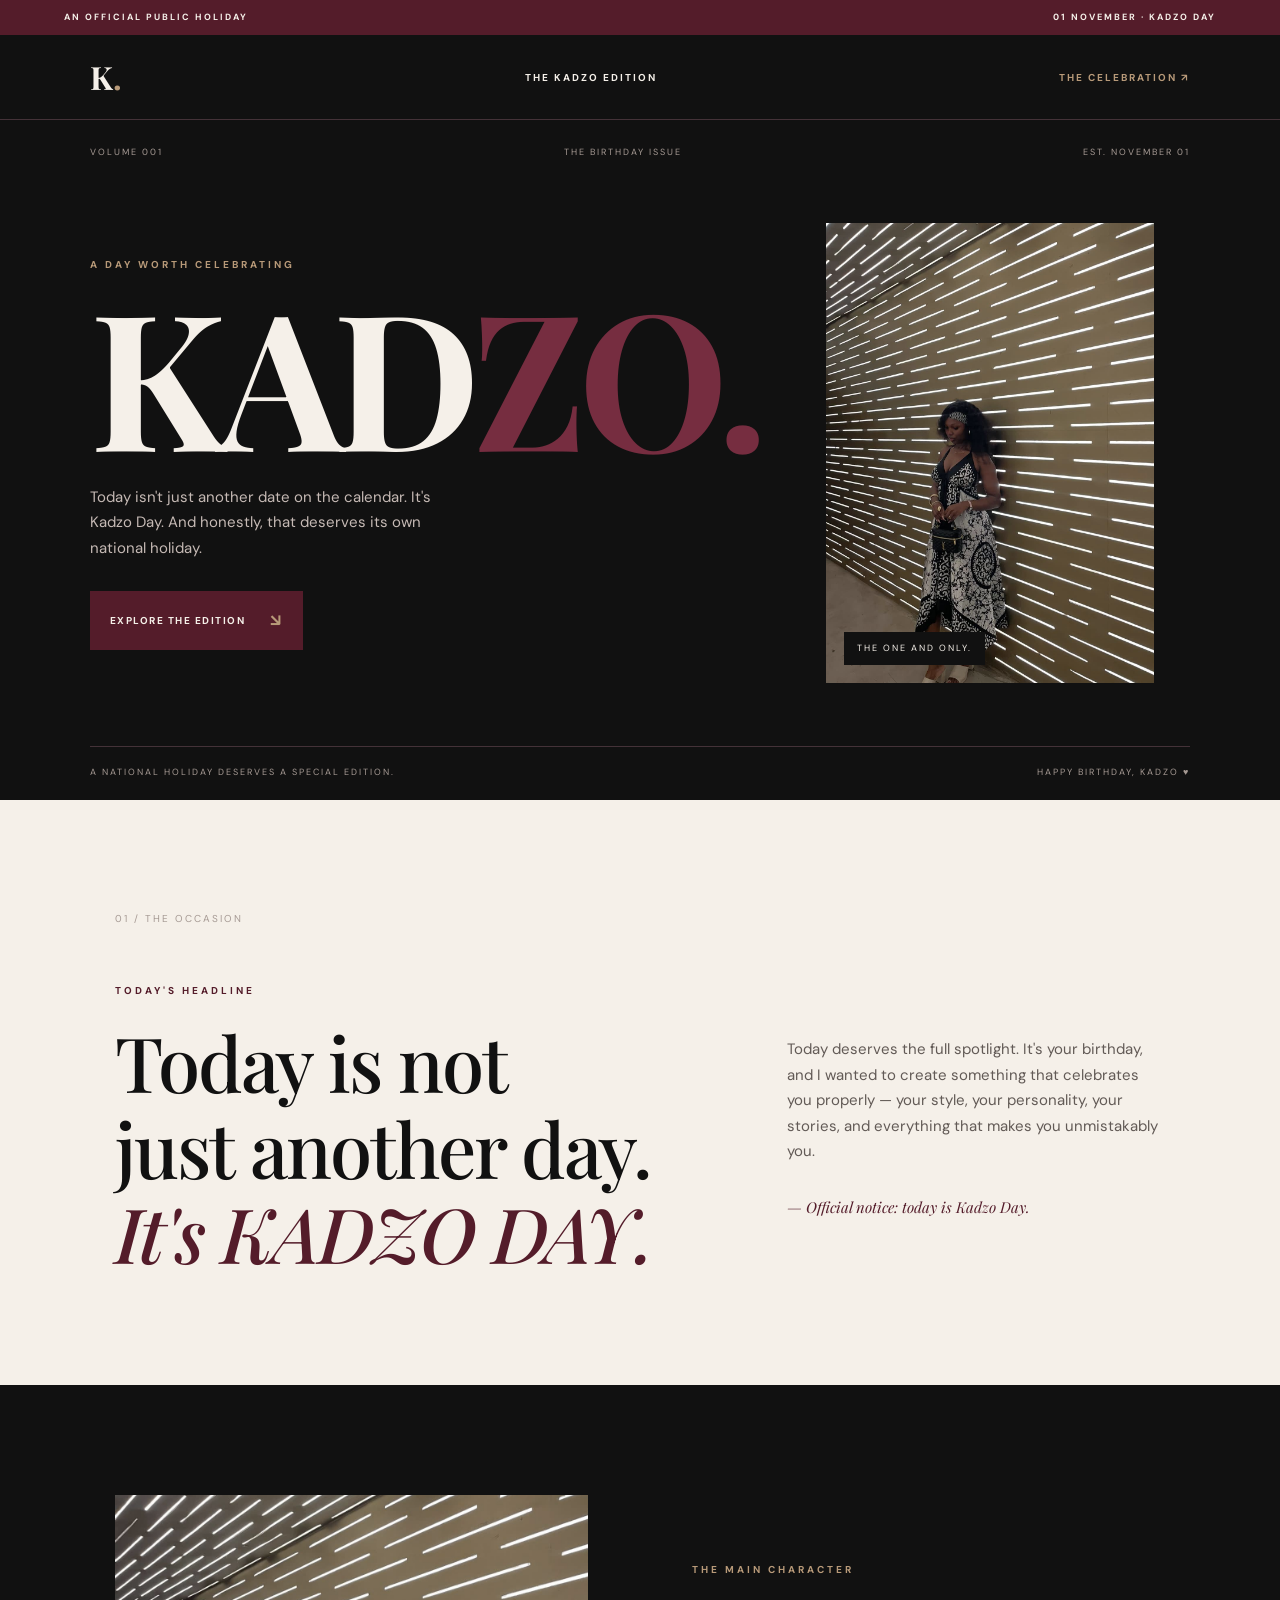
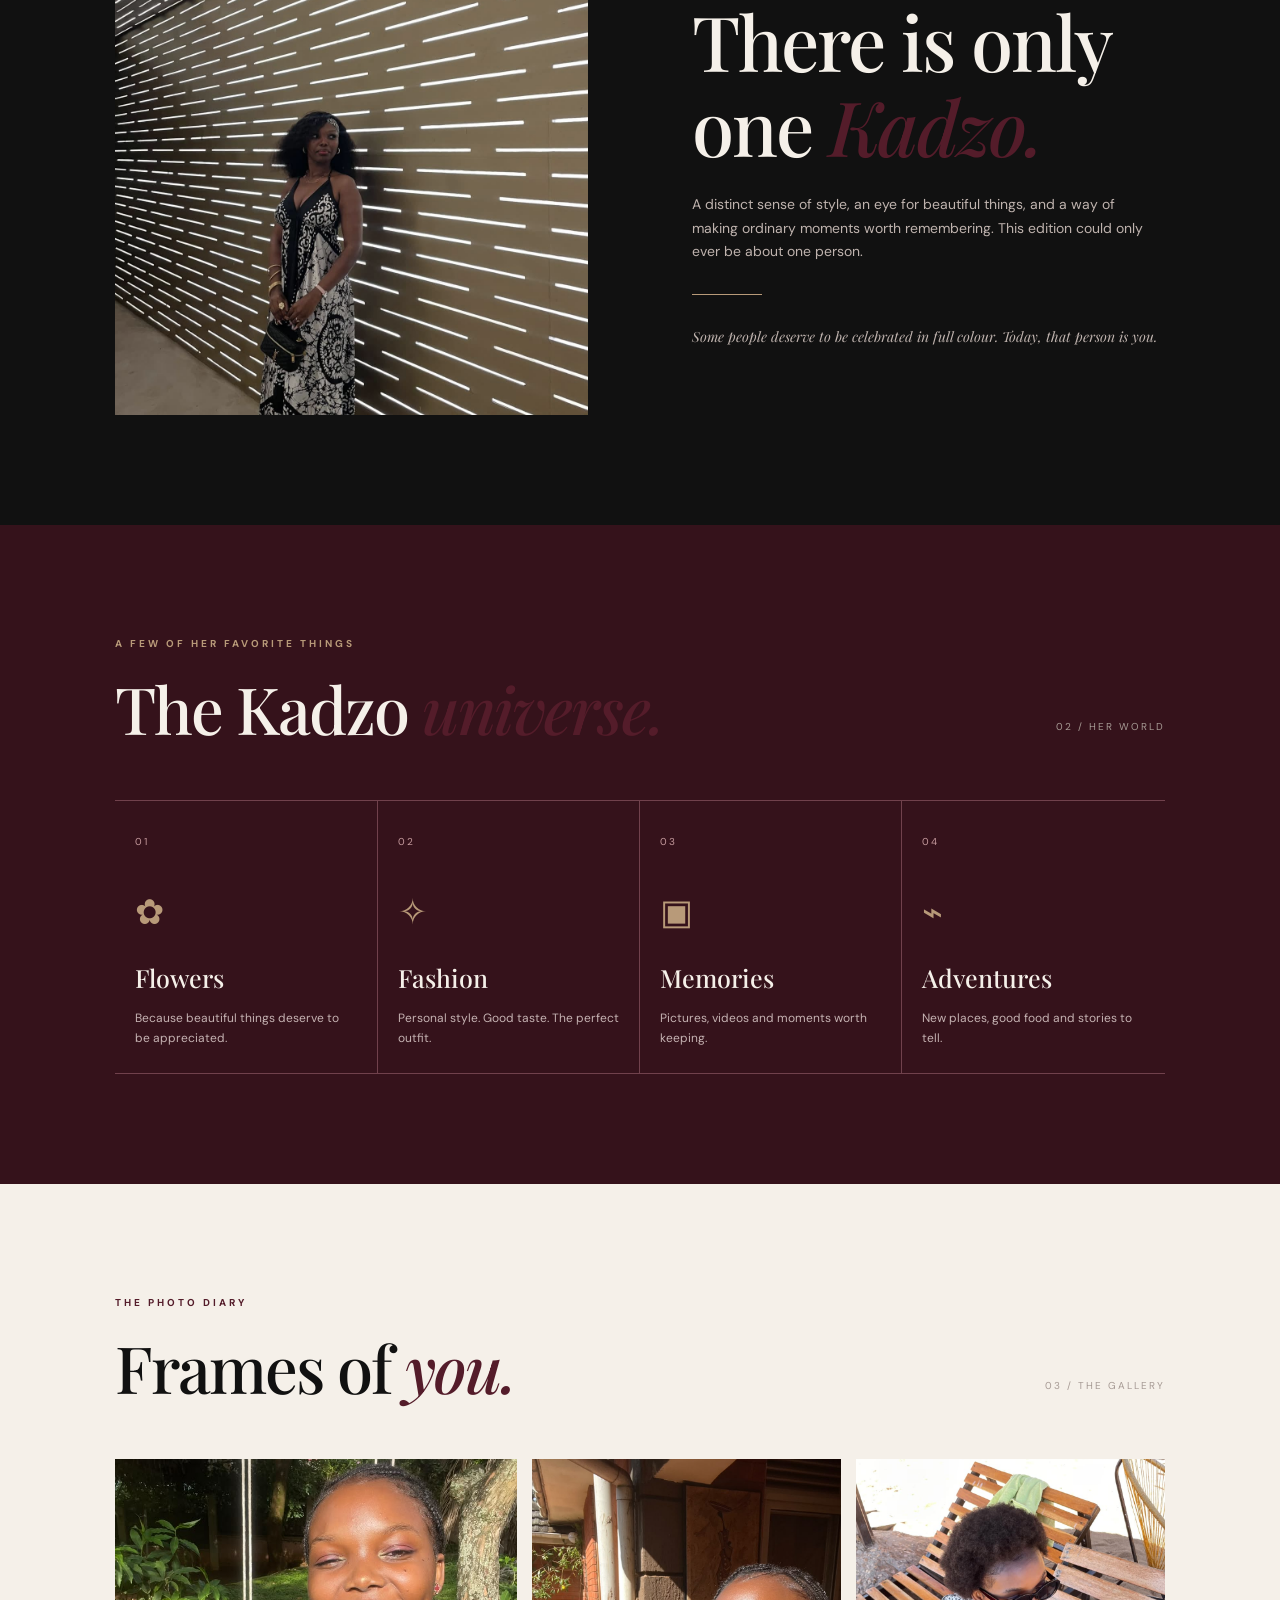
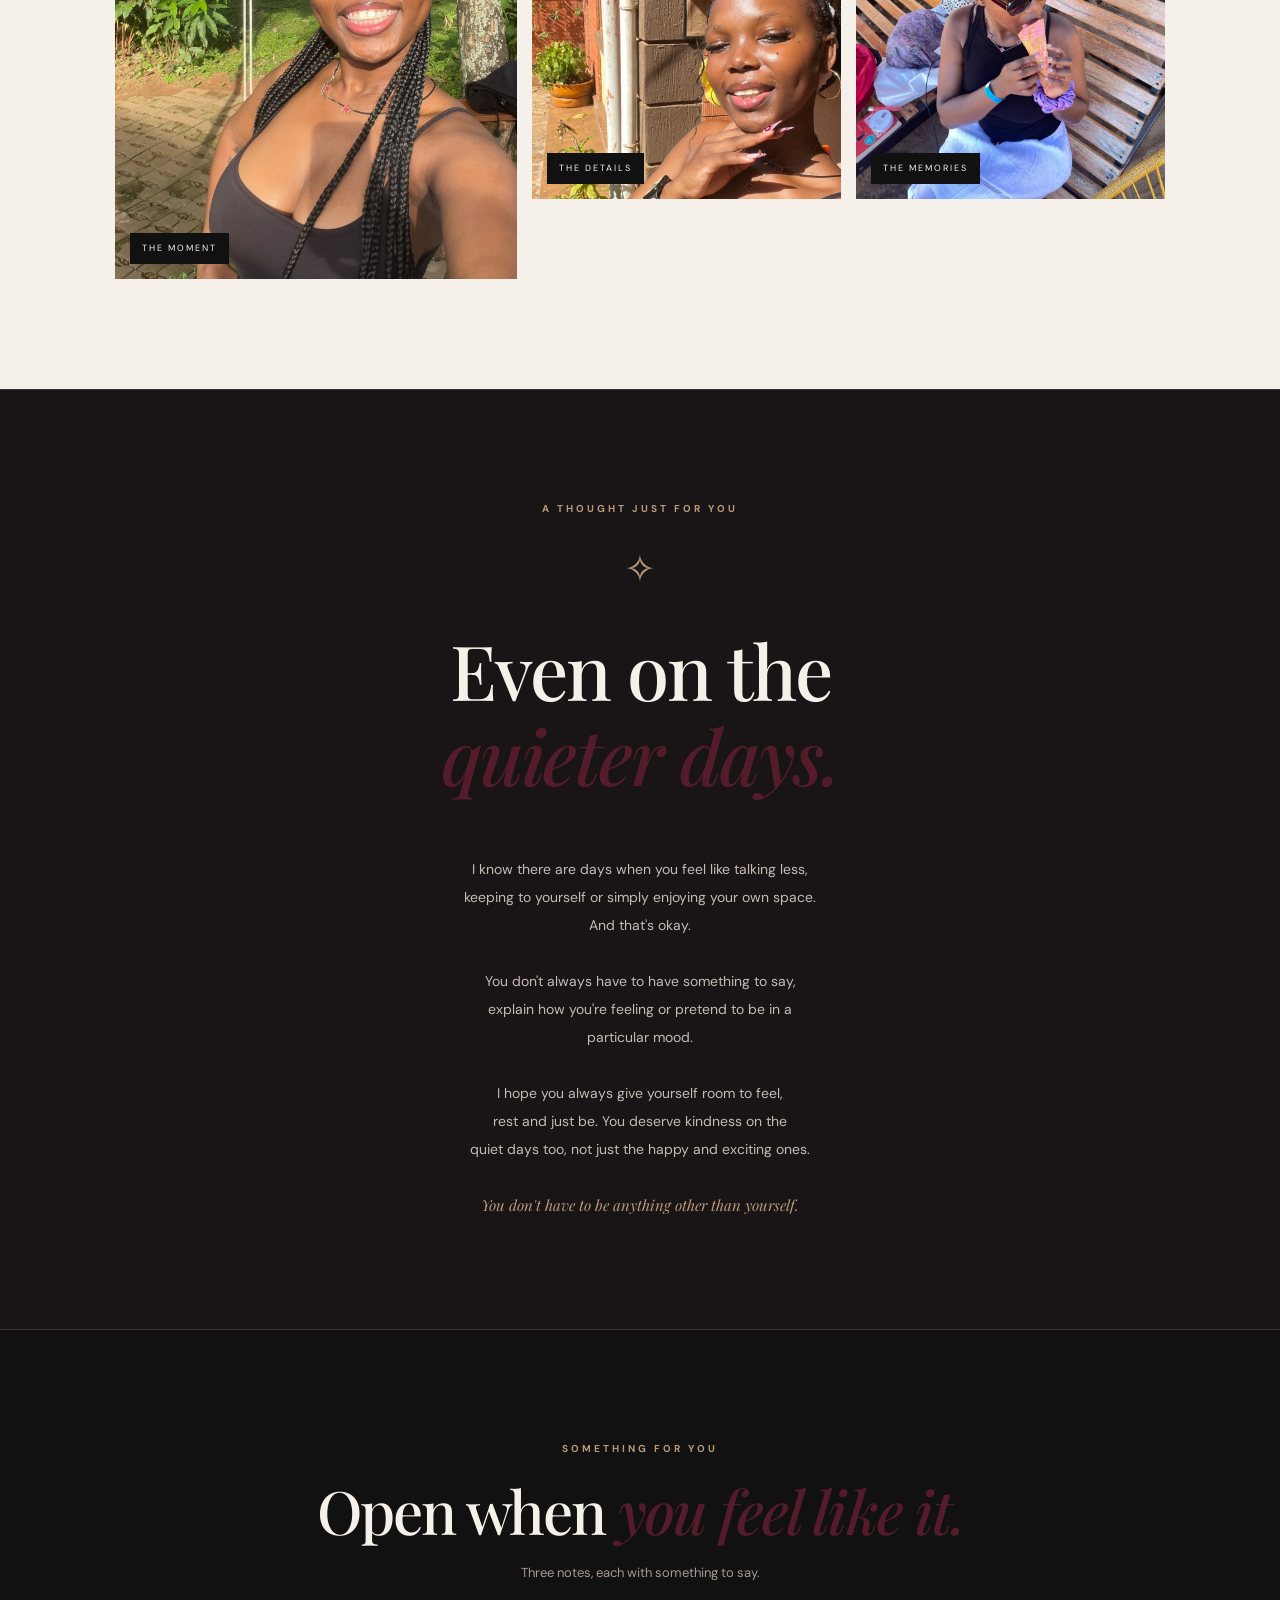
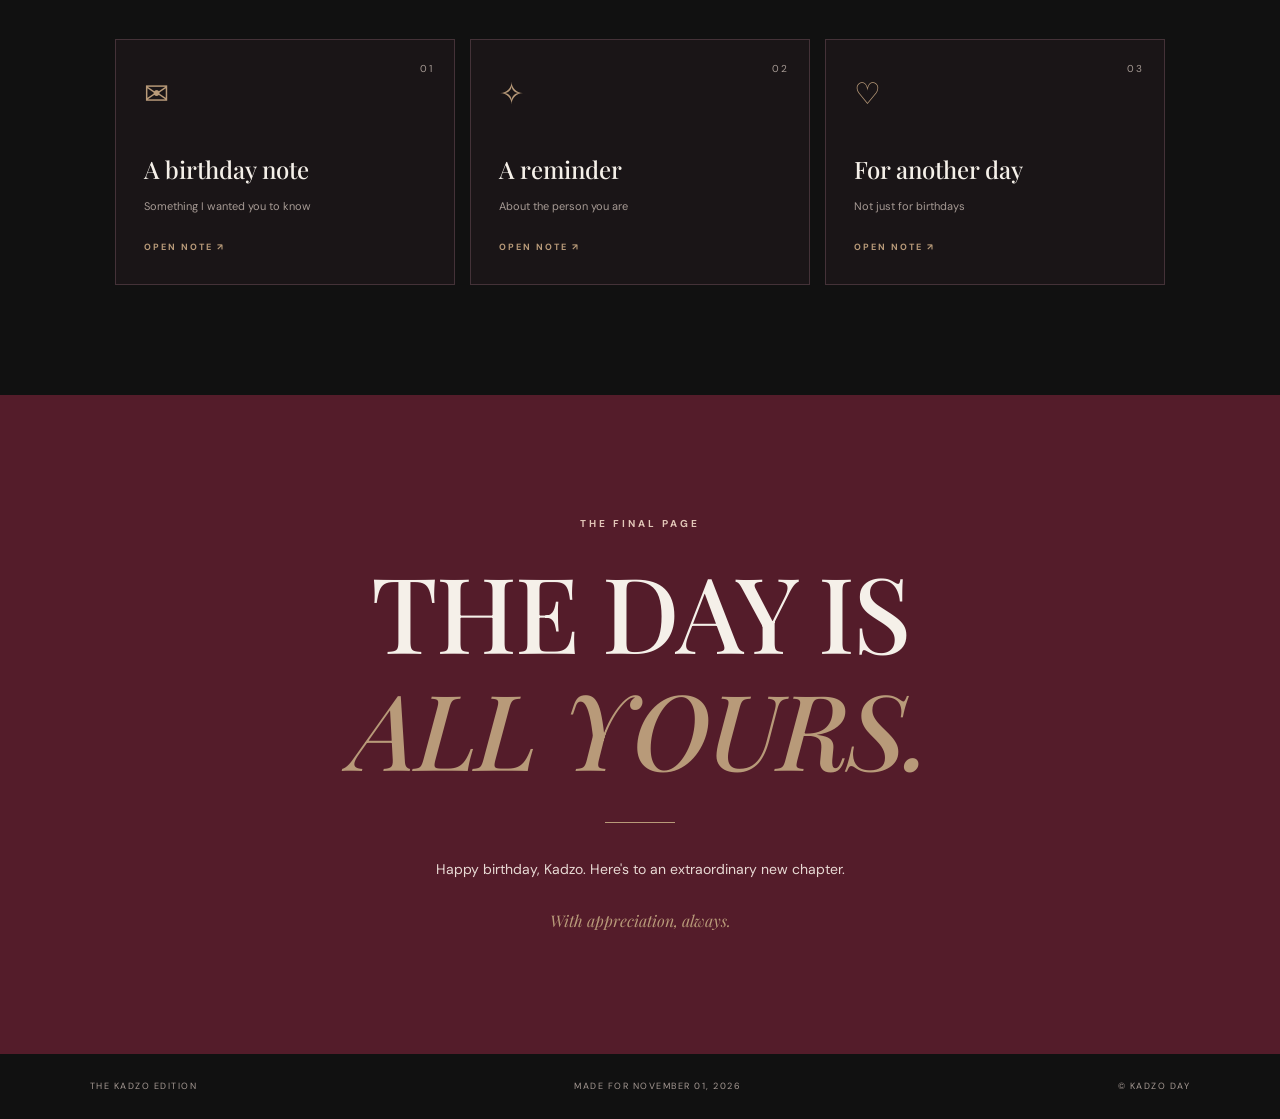
==== commit 87a1a69d: "Update index.html" ====
--- a/index.html
+++ b/index.html
@@ -53,7 +53,7 @@
         </div>
 
         <div class="cover-image">
-          <img src="kadzo 1.jpg" alt="Kadzo">
+          <img src="kadzo 2.jpg" alt="Kadzo">
           <div class="image-label">THE ONE AND ONLY.</div>
         </div>
       </div>
@@ -96,7 +96,7 @@
     <!-- FEATURE -->
     <section class="feature section-padding">
       <div class="feature-image">
-        <img src="kadzo 2.jpg" alt="Birthday girl">
+        <img src="kadzo 3.jpg" alt="Birthday girl">
       </div>
 
       <div class="feature-text">
@@ -176,17 +176,17 @@
       <div class="gallery-grid">
 
         <div class="gallery-item gallery-large">
-          <img src="kadzo 3.jpg" alt="Kadzo photo">
+          <img src="kadzo 5.jpg" alt="Kadzo photo">
           <span>THE MOMENT</span>
         </div>
 
         <div class="gallery-item">
-          <img src="kadzo 4.jpg" alt="Kadzo photo">
+          <img src="kadzo 6.jpg" alt="Kadzo photo">
           <span>THE DETAILS</span>
         </div>
 
         <div class="gallery-item">
-          <img src="kadzo 5.jpg" alt="Kadzo photo">
+          <img src="kadzo 8.jpg" alt="Kadzo photo">
           <span>THE MEMORIES</span>
         </div>
 
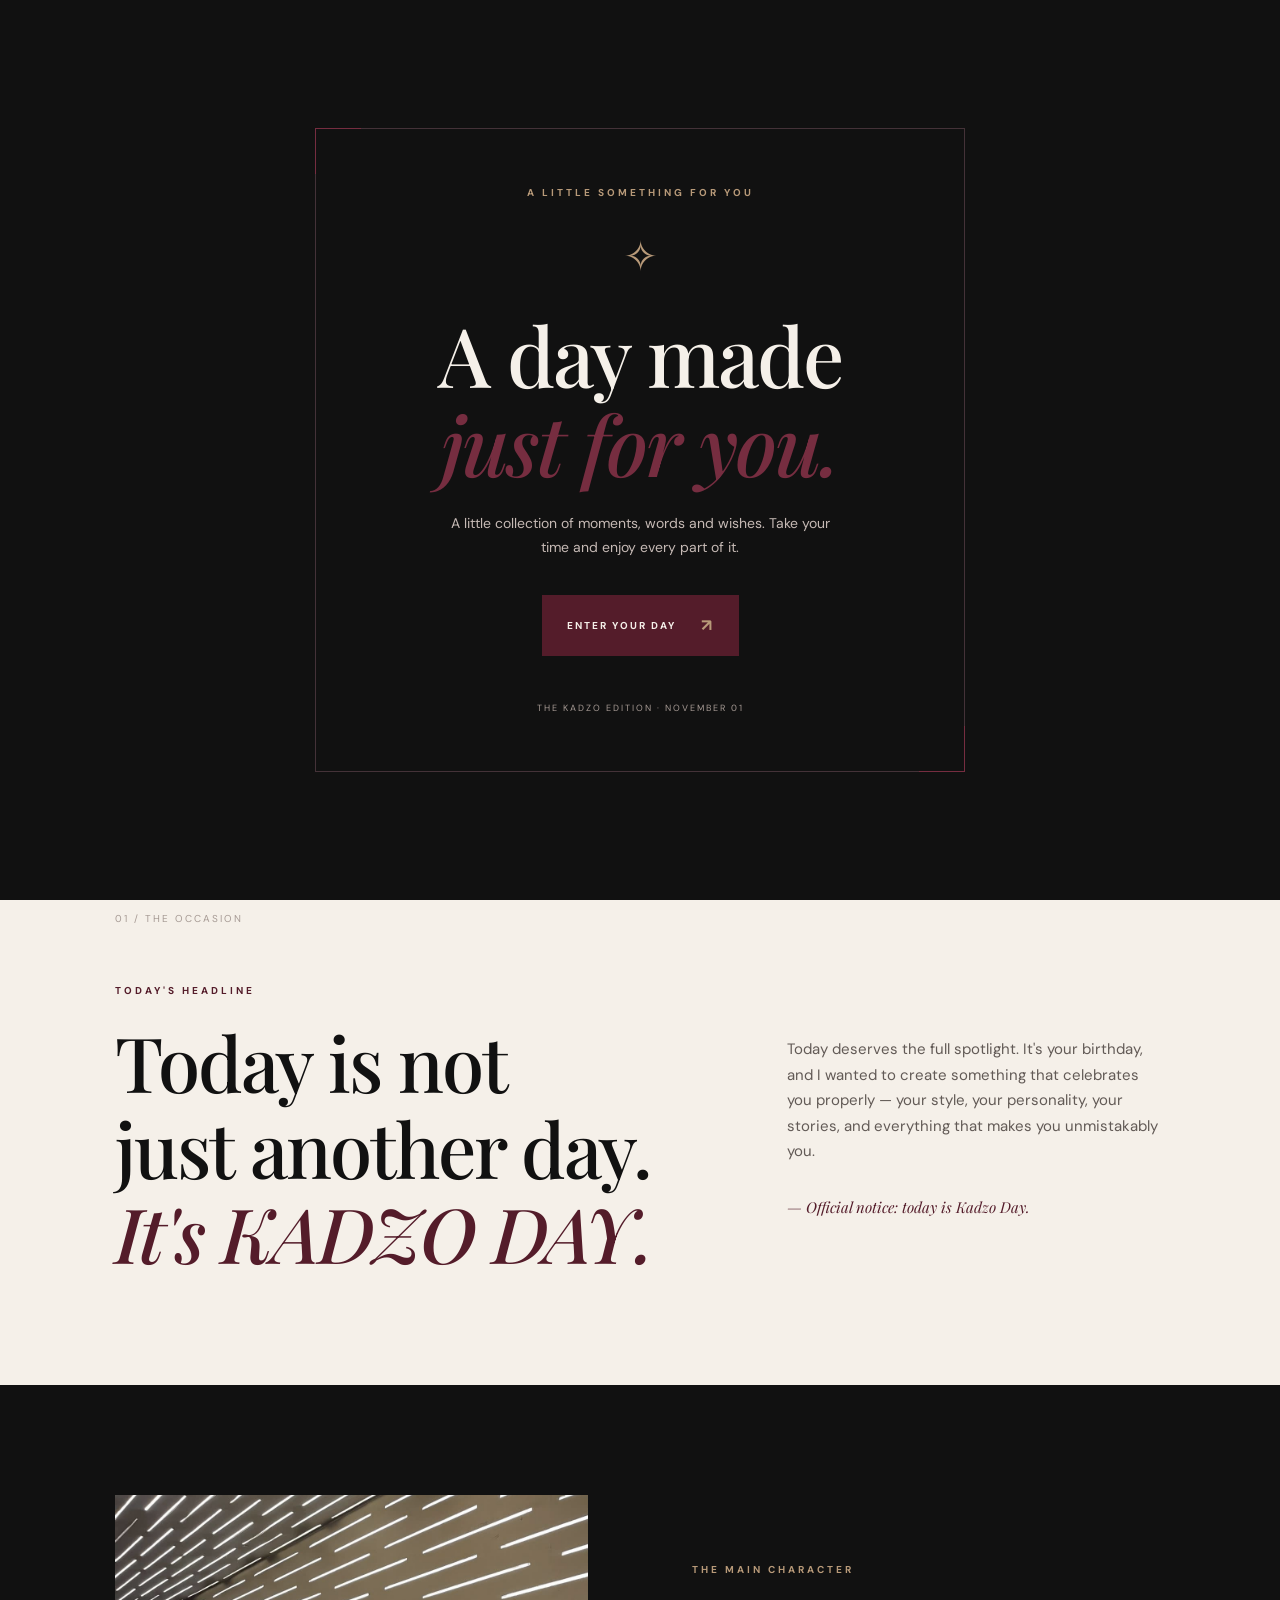
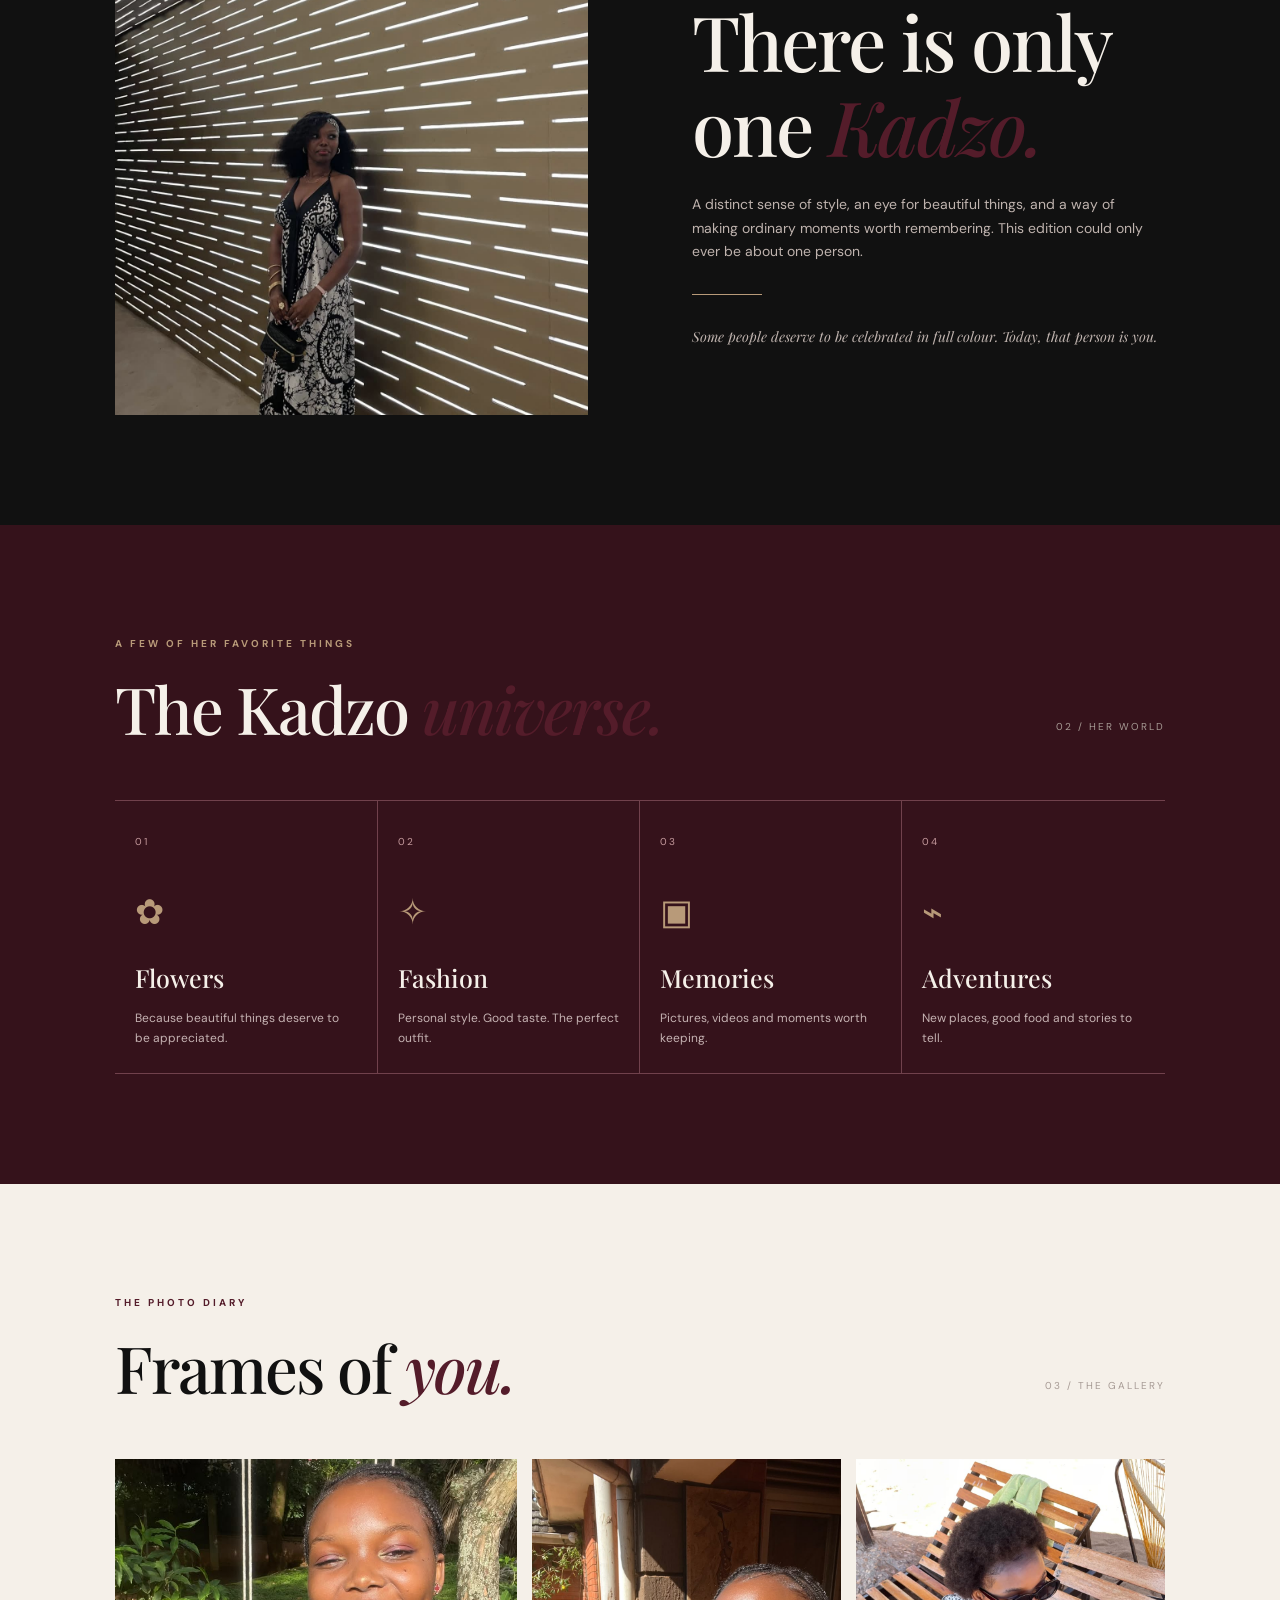
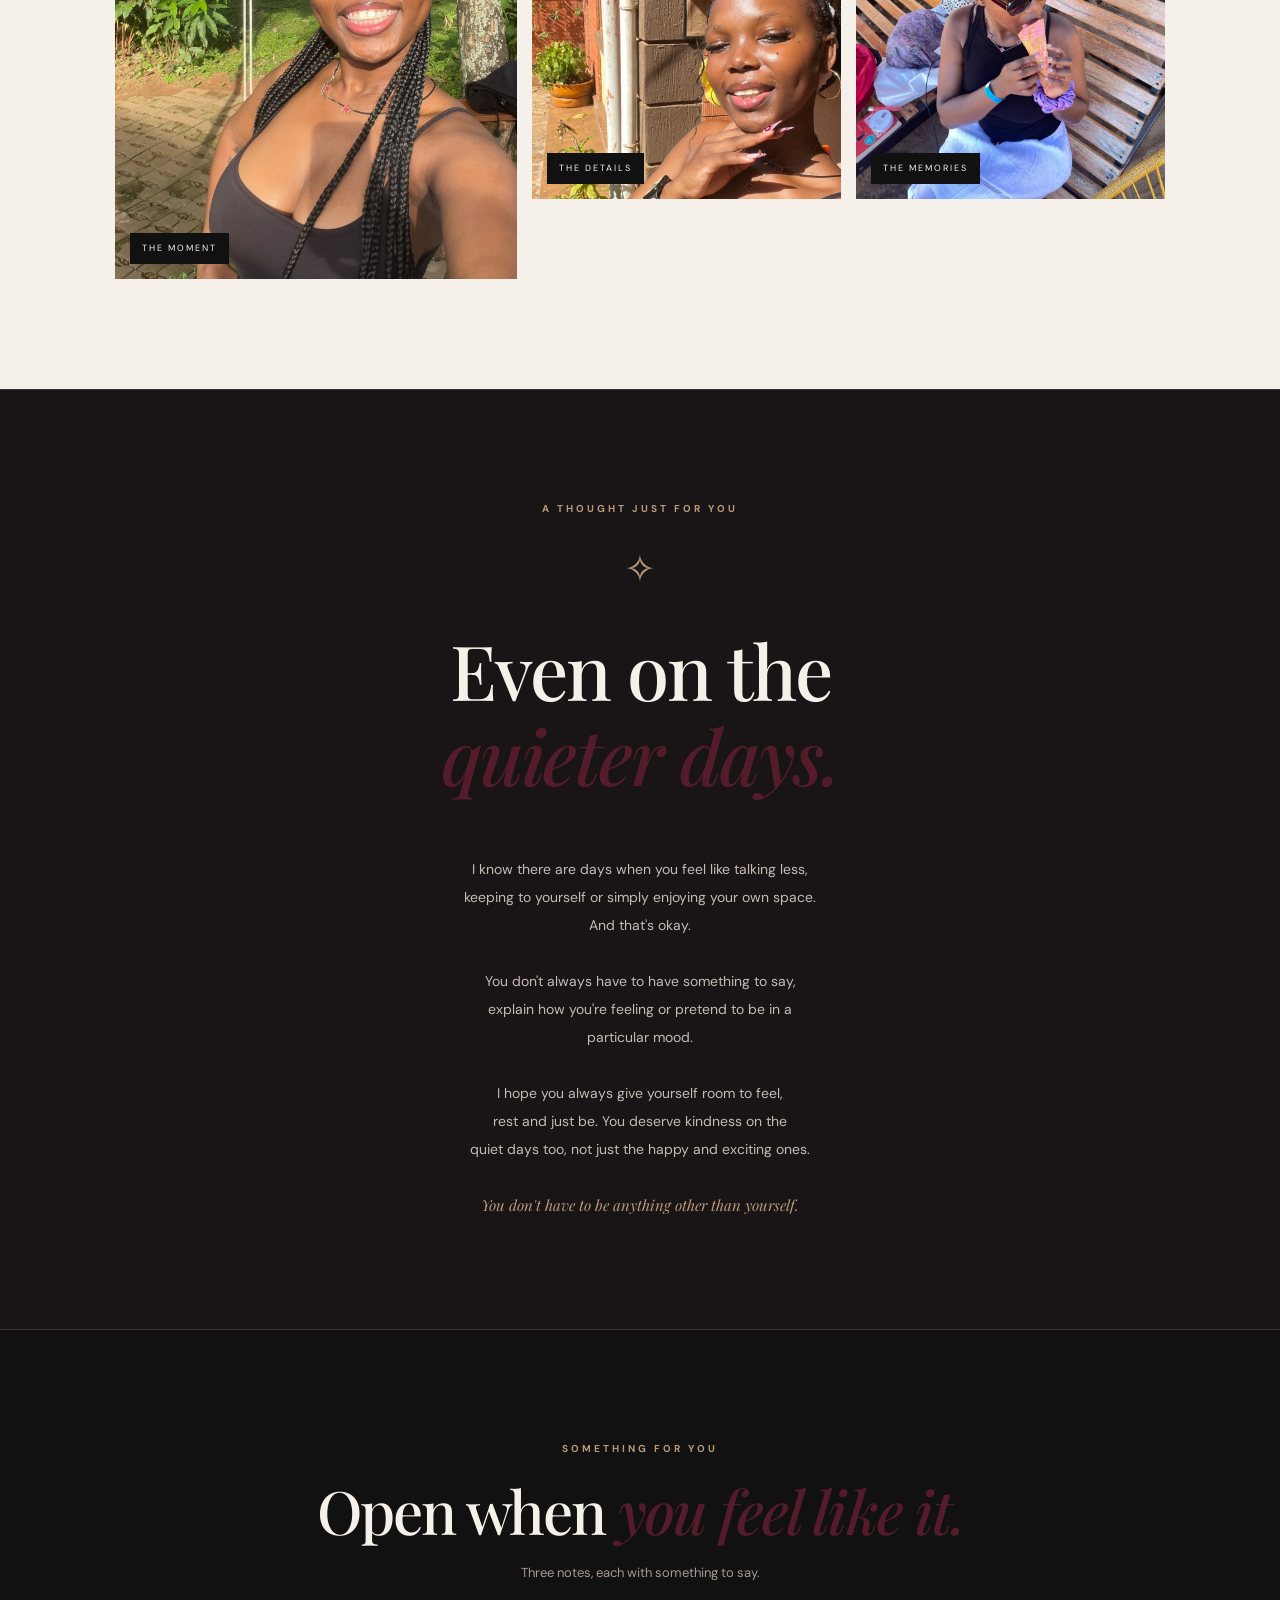
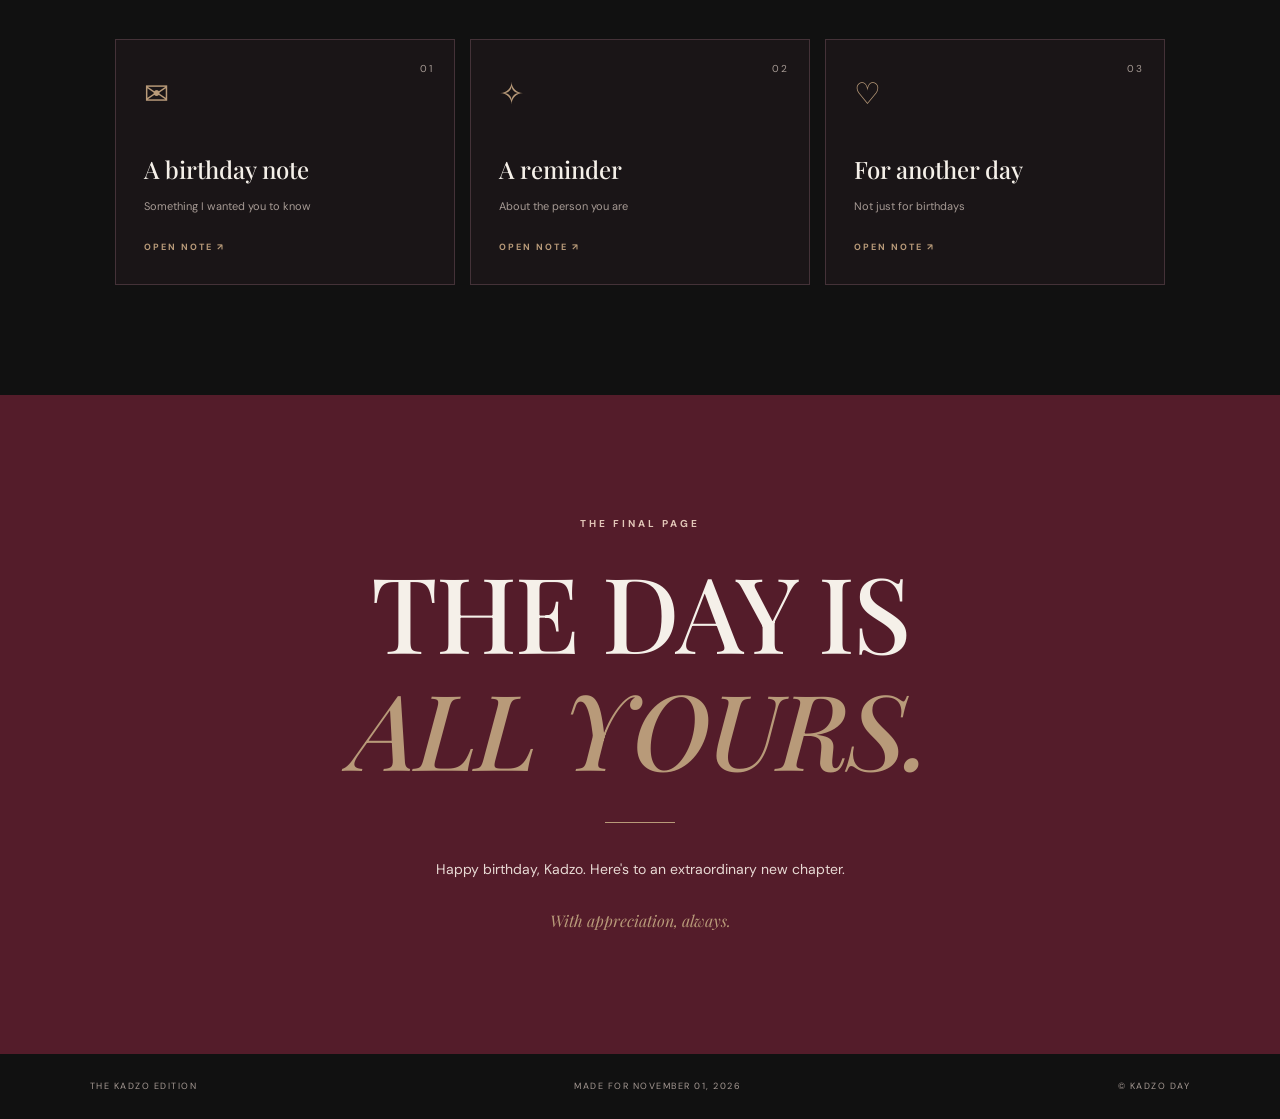
==== commit 118a9a47: "Update index.html" ====
--- a/index.html
+++ b/index.html
@@ -14,6 +14,46 @@
 </head>
 
 <body>
+
+  <!-- WELCOME SCREEN -->
+  <div class="welcome-screen" id="welcomeScreen">
+    <div class="welcome-content">
+      <p class="eyebrow">A LITTLE SOMETHING FOR YOU</p>
+
+      <div class="welcome-symbol">✧</div>
+
+      <h1>A day made<br> <em>just for you.</em></h1>
+
+      <p class="welcome-description">
+        A little collection of moments, words and wishes.
+        Take your time and enjoy every part of it.
+      </p>
+
+      <button class="welcome-button" id="enterSite">
+        ENTER YOUR DAY <span>↗</span>
+      </button>
+
+      <span class="welcome-footer">THE KADZO EDITION · NOVEMBER 01</span>
+    </div>
+  </div>
+
+  <!-- BACKGROUND MUSIC -->
+  <audio id="birthdayMusic" src="fire-on-fire.mp3" preload="none" loop></audio>
+
+  <!-- FLOATING MUSIC PLAYER -->
+  <div class="music-player" id="musicPlayer">
+    <div class="music-details">
+      <span class="music-indicator" id="musicIndicator">♫</span>
+      <div>
+        <strong>Fire on Fire</strong>
+        <small>Sam Smith</small>
+      </div>
+    </div>
+
+    <button id="musicToggle" class="music-toggle" aria-label="Pause music">
+      Ⅱ
+    </button>
+  </div>
 
   <div class="announcement">
     <span>AN OFFICIAL PUBLIC HOLIDAY</span>
--- a/style.css
+++ b/style.css
@@ -789,3 +789,203 @@
     padding: 45px 25px;
   }
 }
+
+/* WELCOME SCREEN */
+
+.welcome-screen {
+  position: fixed;
+  inset: 0;
+  z-index: 1000;
+  min-height: 100vh;
+  display: flex;
+  align-items: center;
+  justify-content: center;
+  padding: 30px;
+  background: var(--black);
+  text-align: center;
+  transition: opacity 0.7s ease, visibility 0.7s ease;
+}
+
+.welcome-screen.hide {
+  opacity: 0;
+  visibility: hidden;
+  pointer-events: none;
+}
+
+.welcome-content {
+  width: 100%;
+  max-width: 650px;
+  padding: 55px 25px;
+  border: 1px solid var(--line);
+  position: relative;
+}
+
+.welcome-content::before,
+.welcome-content::after {
+  content: "";
+  position: absolute;
+  width: 45px;
+  height: 45px;
+  border-color: var(--wine);
+  border-style: solid;
+}
+
+.welcome-content::before {
+  top: -1px;
+  left: -1px;
+  border-width: 1px 0 0 1px;
+}
+
+.welcome-content::after {
+  bottom: -1px;
+  right: -1px;
+  border-width: 0 1px 1px 0;
+}
+
+.welcome-symbol {
+  color: var(--gold);
+  font-size: 42px;
+  margin-bottom: 18px;
+}
+
+.welcome-content h1 {
+  font-family: "Playfair Display", serif;
+  font-size: clamp(48px, 8vw, 82px);
+  font-weight: 500;
+  line-height: 1.08;
+  letter-spacing: -2px;
+  margin-bottom: 25px;
+}
+
+.welcome-content h1 em {
+  color: var(--wine);
+  font-weight: 500;
+}
+
+.welcome-description {
+  max-width: 390px;
+  margin: 0 auto 35px;
+  color: #C6BAB5;
+  font-size: 14px;
+}
+
+.welcome-button {
+  display: inline-flex;
+  align-items: center;
+  justify-content: center;
+  gap: 25px;
+  padding: 16px 25px;
+  border: none;
+  background: var(--maroon);
+  color: var(--cream);
+  font-size: 10px;
+  font-weight: 700;
+  letter-spacing: 2px;
+  cursor: pointer;
+  transition: 0.3s;
+}
+
+.welcome-button:hover {
+  background: var(--wine);
+  transform: translateY(-3px);
+}
+
+.welcome-button span {
+  color: var(--gold);
+  font-size: 17px;
+}
+
+.welcome-footer {
+  display: block;
+  margin-top: 45px;
+  color: var(--muted);
+  font-size: 9px;
+  letter-spacing: 2px;
+}
+
+/* FLOATING MUSIC PLAYER */
+
+.music-player {
+  position: fixed;
+  z-index: 20;
+  right: 22px;
+  bottom: 22px;
+  display: flex;
+  align-items: center;
+  gap: 18px;
+  padding: 12px 16px;
+  background: #191516;
+  border: 1px solid var(--line);
+  box-shadow: 0 8px 30px rgba(0, 0, 0, 0.35);
+  opacity: 0;
+  visibility: hidden;
+  transform: translateY(15px);
+  transition: 0.4s ease;
+}
+
+.music-player.visible {
+  opacity: 1;
+  visibility: visible;
+  transform: translateY(0);
+}
+
+.music-details {
+  display: flex;
+  align-items: center;
+  gap: 10px;
+}
+
+.music-details strong {
+  display: block;
+  color: var(--cream);
+  font-family: "Playfair Display", serif;
+  font-size: 14px;
+  font-weight: 500;
+}
+
+.music-details small {
+  display: block;
+  color: var(--muted);
+  font-size: 10px;
+}
+
+.music-indicator {
+  color: var(--gold);
+  font-size: 20px;
+}
+
+.music-toggle {
+  width: 35px;
+  height: 35px;
+  border: 1px solid var(--wine);
+  border-radius: 50%;
+  background: var(--maroon);
+  color: var(--cream);
+  font-size: 14px;
+  cursor: pointer;
+  transition: 0.3s;
+}
+
+.music-toggle:hover {
+  background: var(--wine);
+  transform: scale(1.06);
+}
+
+/* WELCOME AND MUSIC ON PHONES */
+
+@media (max-width: 500px) {
+  .welcome-content {
+    padding: 45px 18px;
+  }
+
+  .welcome-content h1 {
+    font-size: 55px;
+  }
+
+  .music-player {
+    right: 12px;
+    bottom: 12px;
+    gap: 12px;
+    padding: 9px 12px;
+  }
+}
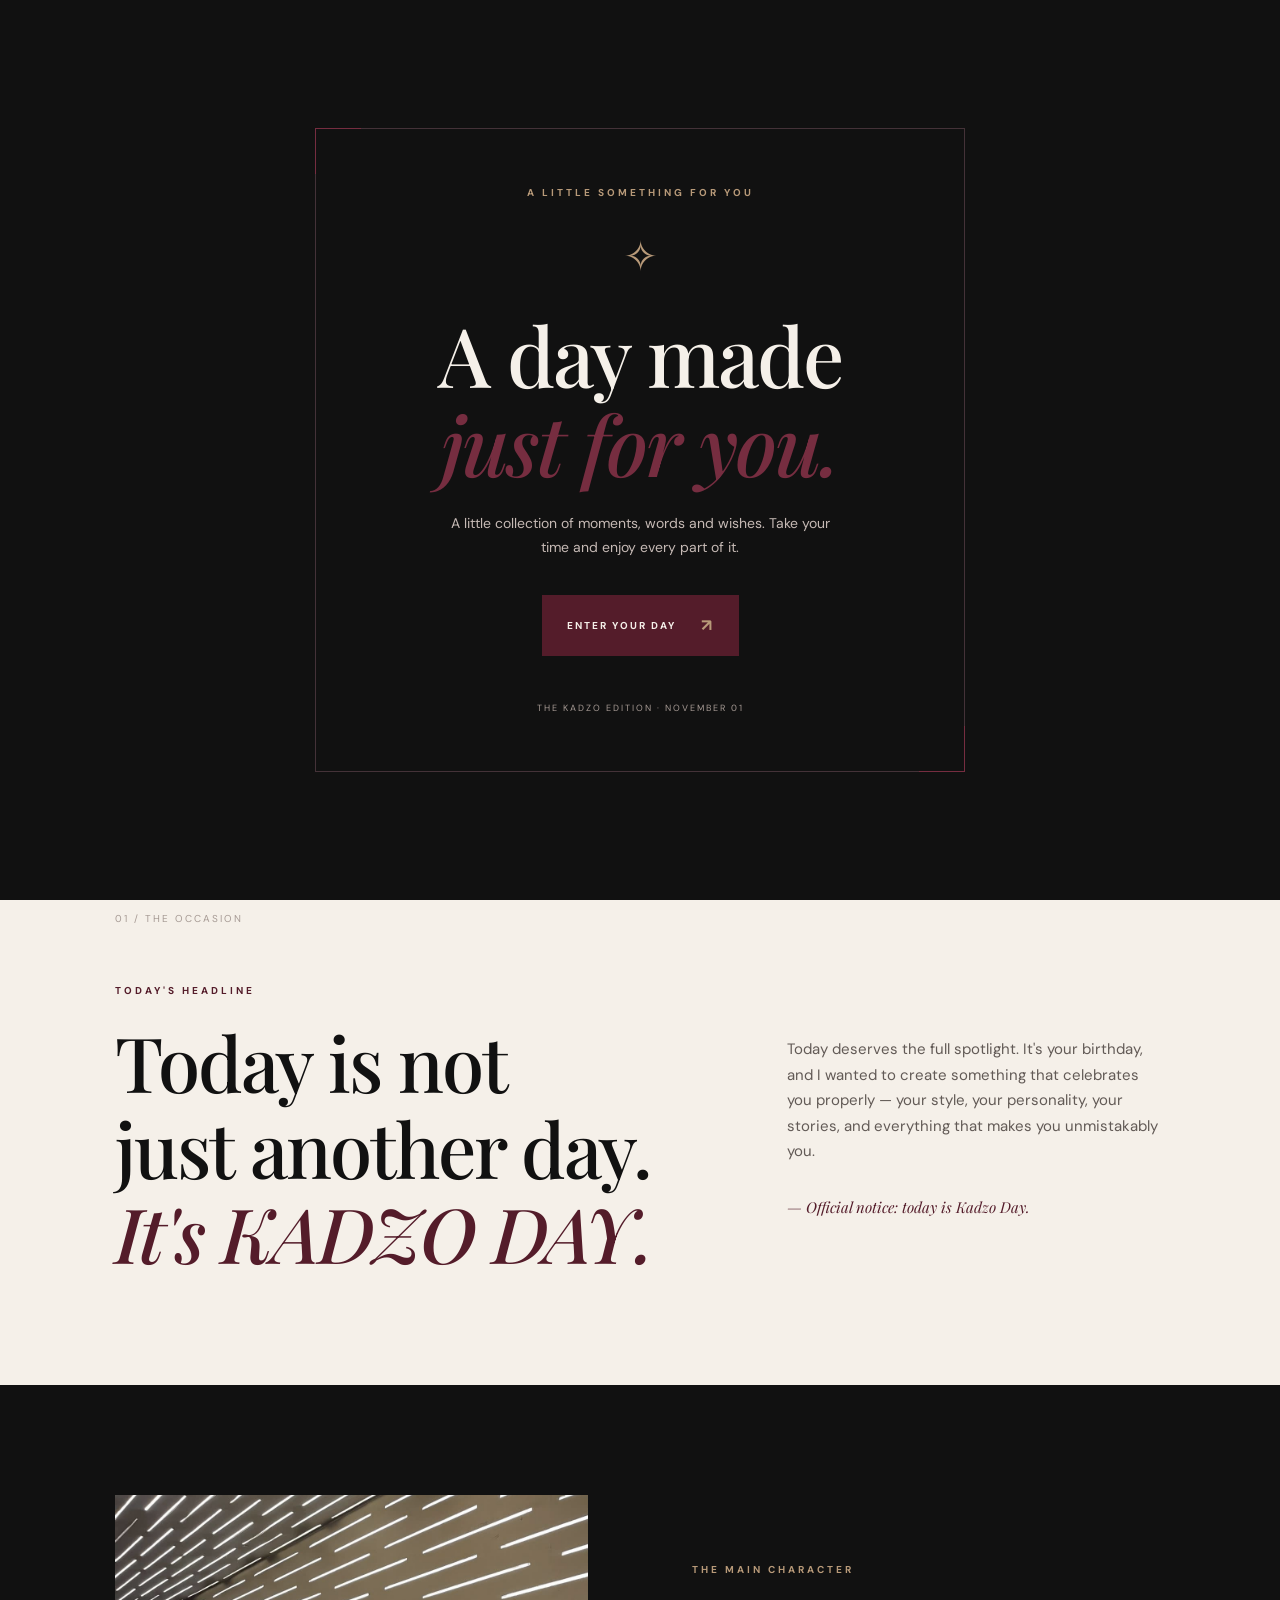
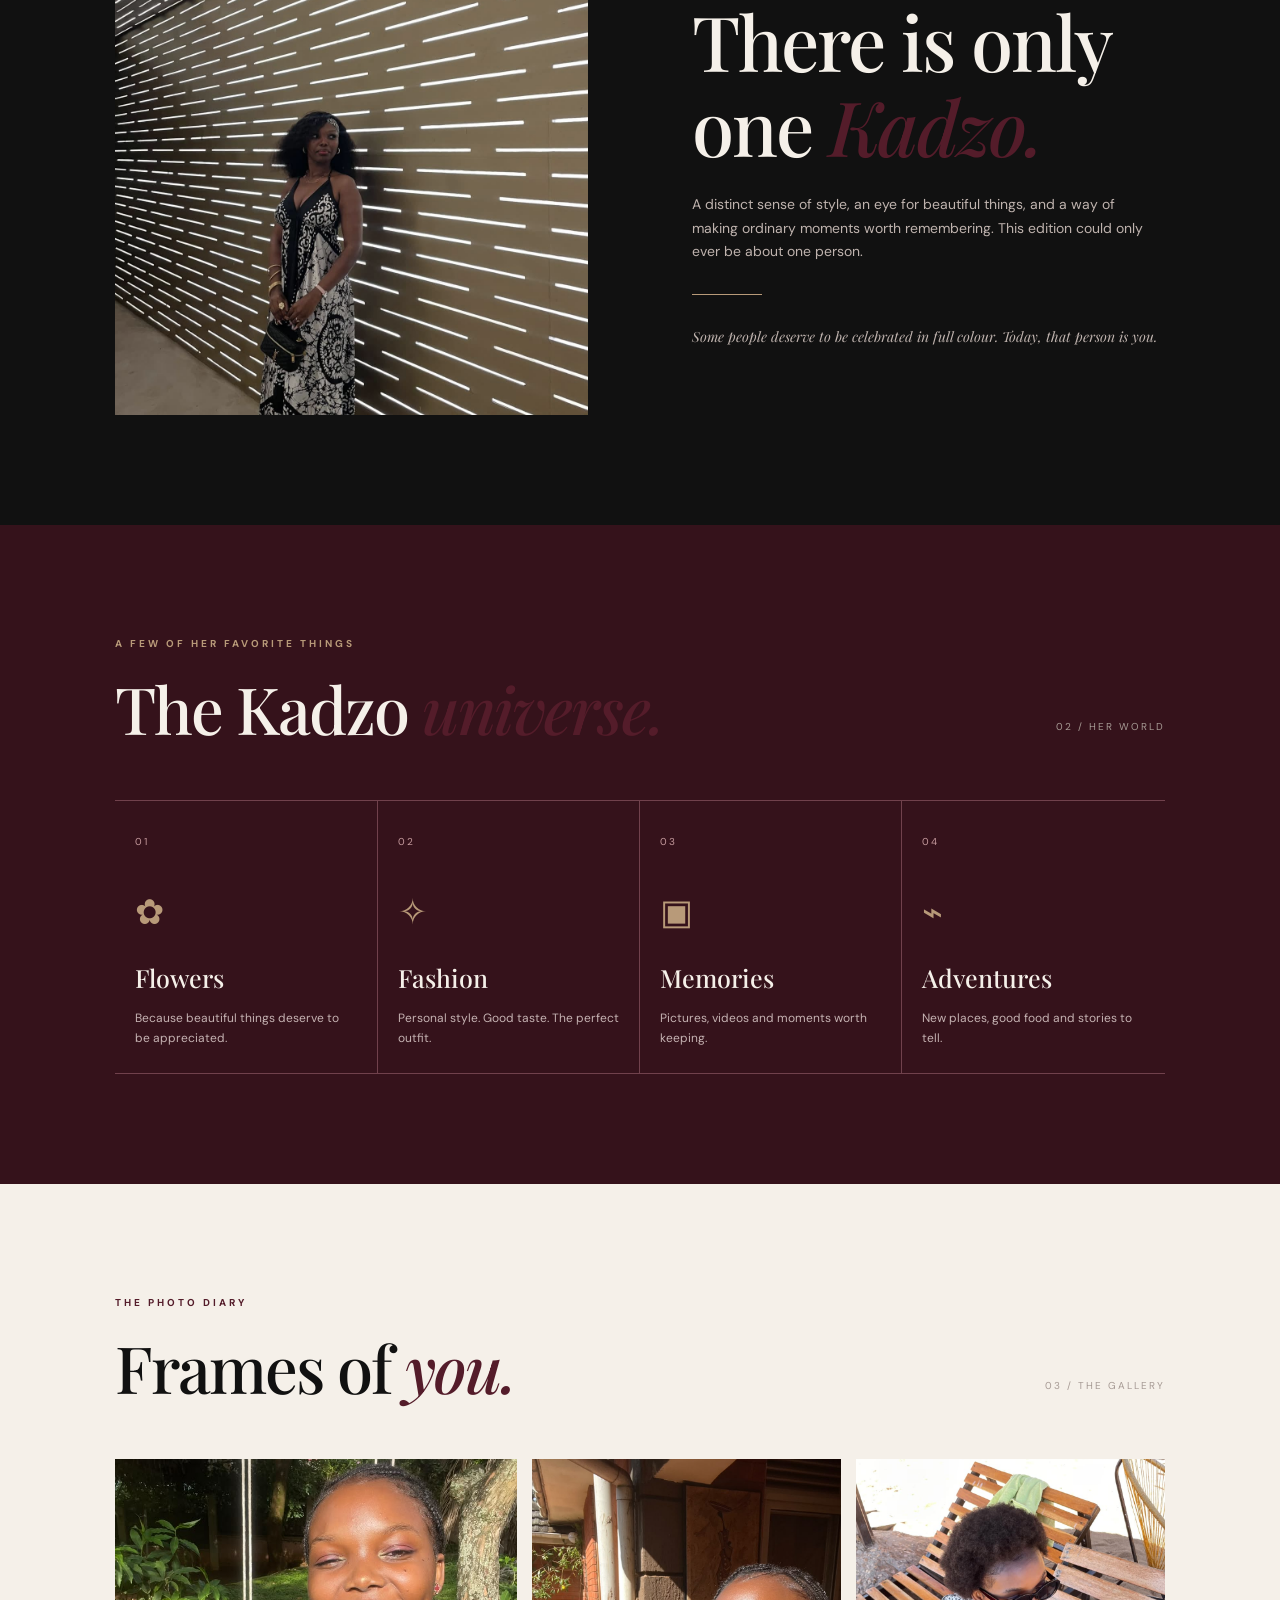
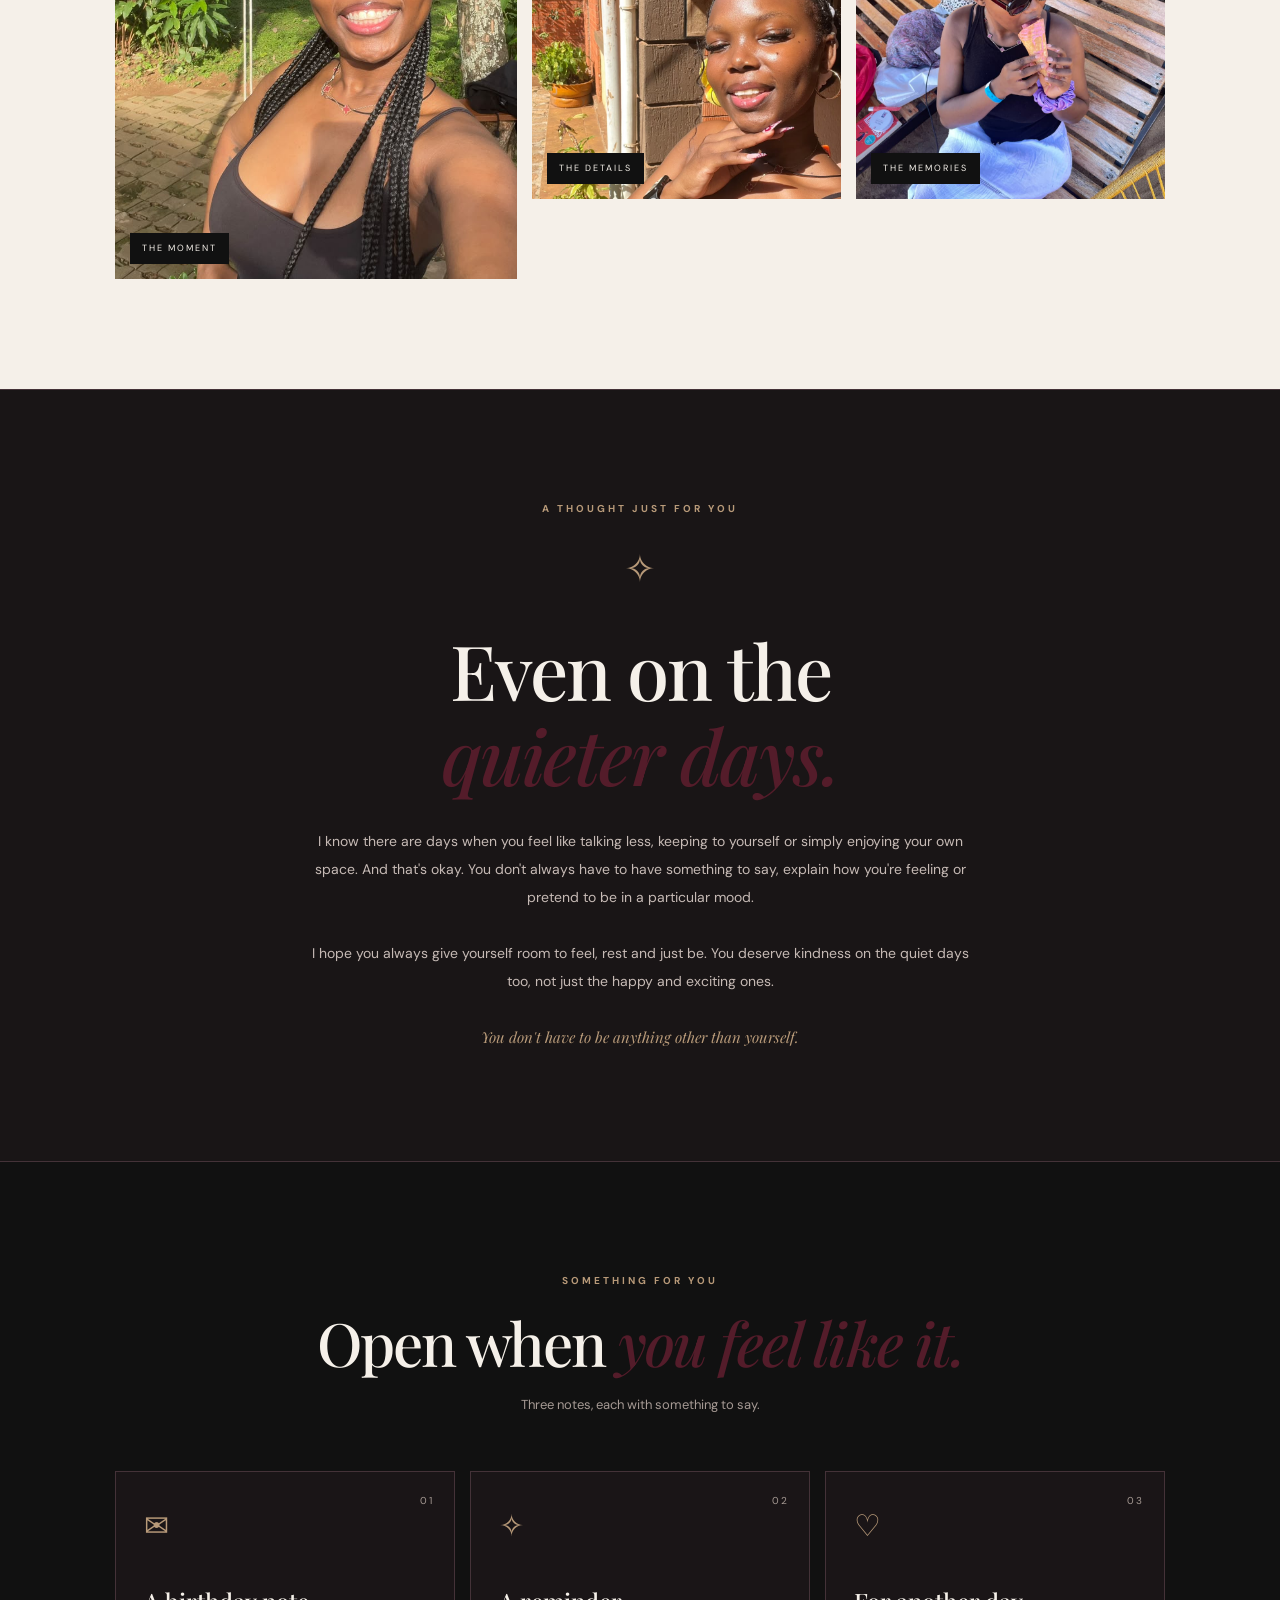
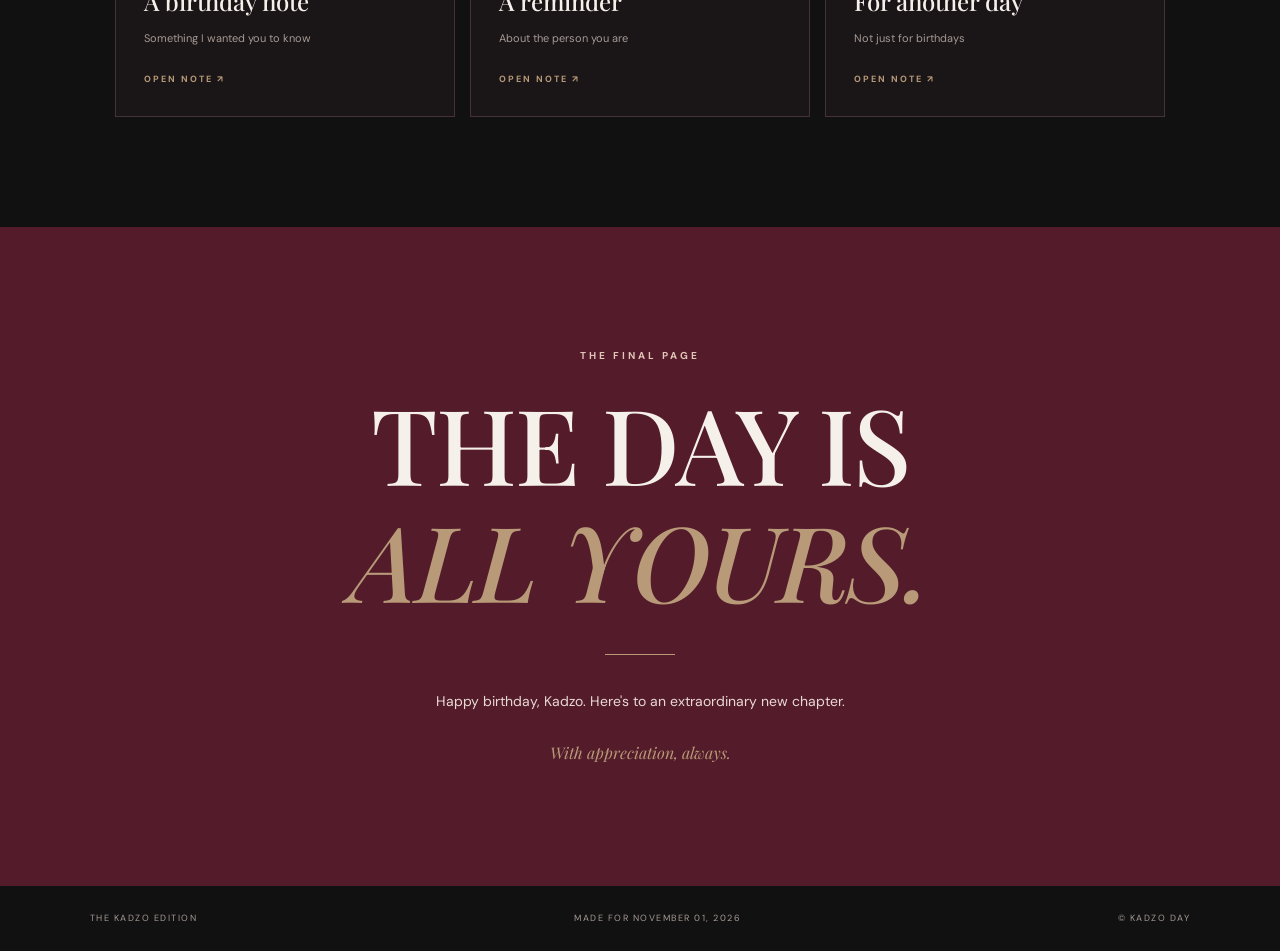
==== commit cd690b46: "Update index.html" ====
--- a/index.html
+++ b/index.html
@@ -5,54 +5,34 @@
   <meta name="viewport" content="width=device-width, initial-scale=1.0">
   <meta name="theme-color" content="#111111">
   <title>Kadzo Day | The Birthday Edition</title>
-
   <link rel="preconnect" href="https://fonts.googleapis.com">
   <link rel="preconnect" href="https://fonts.gstatic.com" crossorigin>
   <link href="https://fonts.googleapis.com/css2?family=DM+Sans:wght@400;500;600;700&family=Playfair+Display:ital,wght@0,500;0,600;0,700;1,500;1,600&display=swap" rel="stylesheet">
-
   <link rel="stylesheet" href="style.css">
 </head>
-
 <body>
 
-  <!-- WELCOME SCREEN -->
   <div class="welcome-screen" id="welcomeScreen">
     <div class="welcome-content">
       <p class="eyebrow">A LITTLE SOMETHING FOR YOU</p>
-
       <div class="welcome-symbol">✧</div>
-
-      <h1>A day made<br> <em>just for you.</em></h1>
-
-      <p class="welcome-description">
-        A little collection of moments, words and wishes.
-        Take your time and enjoy every part of it.
-      </p>
-
-      <button class="welcome-button" id="enterSite">
-        ENTER YOUR DAY <span>↗</span>
-      </button>
-
+      <h1>A day made<br><em>just for you.</em></h1>
+      <p class="welcome-description">A little collection of moments, words and wishes. Take your time and enjoy every part of it.</p>
+      <button class="welcome-button" id="enterSite">ENTER YOUR DAY <span>↗</span></button>
       <span class="welcome-footer">THE KADZO EDITION · NOVEMBER 01</span>
     </div>
   </div>
 
-  <!-- BACKGROUND MUSIC -->
-  <audio id="birthdayMusic" src="fire-on-fire.mp3" preload="none" loop></audio>
-
-  <!-- FLOATING MUSIC PLAYER -->
+  <audio id="birthdayMusic" preload="metadata" loop>
+    <source src="fire-on-fire.mp3" type="audio/mpeg">
+  </audio>
+
   <div class="music-player" id="musicPlayer">
     <div class="music-details">
       <span class="music-indicator" id="musicIndicator">♫</span>
-      <div>
-        <strong>Fire on Fire</strong>
-        <small>Sam Smith</small>
-      </div>
+      <div><strong>Fire on Fire</strong><small>Sam Smith</small></div>
     </div>
-
-    <button id="musicToggle" class="music-toggle" aria-label="Pause music">
-      Ⅱ
-    </button>
+    <button id="musicToggle" class="music-toggle" type="button" aria-label="Play music">▶</button>
   </div>
 
   <div class="announcement">
@@ -67,8 +47,6 @@
   </header>
 
   <main>
-
-    <!-- COVER -->
     <section class="cover">
       <div class="cover-top">
         <span>VOLUME 001</span>
@@ -80,16 +58,8 @@
         <div class="cover-title">
           <p class="eyebrow">A DAY WORTH CELEBRATING</p>
           <h1>KAD<span>ZO.</span></h1>
-
-          <p class="cover-description">
-            Today isn't just another date on the calendar.
-            It's Kadzo Day. And honestly, that deserves
-            its own national holiday.
-          </p>
-
-          <a href="#the-story" class="primary-button">
-            EXPLORE THE EDITION <span>↘</span>
-          </a>
+          <p class="cover-description">Today isn't just another date on the calendar. It's Kadzo Day. And honestly, that deserves its own national holiday.</p>
+          <a href="#the-story" class="primary-button">EXPLORE THE EDITION <span>↘</span></a>
         </div>
 
         <div class="cover-image">
@@ -104,172 +74,108 @@
       </div>
     </section>
 
-    <!-- INTRODUCTION -->
     <section class="story section-padding" id="the-story">
       <div class="section-number">01 / THE OCCASION</div>
-
       <div class="story-grid">
         <div>
           <p class="eyebrow">TODAY'S HEADLINE</p>
-          <h2>
-            Today is not<br>
-            just another day.<br>
-            <em>It's KADZO DAY.</em>
-          </h2>
-        </div>
-
+          <h2>Today is not<br>just another day.<br><em>It's KADZO DAY.</em></h2>
+        </div>
         <div class="story-copy">
-          <p>
-            Today deserves the full spotlight. It's your birthday,
-            and I wanted to create something that celebrates you
-            properly — your style, your personality, your stories,
-            and everything that makes you unmistakably you.
-          </p>
-
-          <p class="signature">
-            — Official notice: today is Kadzo Day.
-          </p>
-        </div>
-      </div>
-    </section>
-
-    <!-- FEATURE -->
+          <p>Today deserves the full spotlight. It's your birthday, and I wanted to create something that celebrates you properly — your style, your personality, your stories, and everything that makes you unmistakably you.</p>
+          <p class="signature">— Official notice: today is Kadzo Day.</p>
+        </div>
+      </div>
+    </section>
+
     <section class="feature section-padding">
       <div class="feature-image">
         <img src="kadzo 3.jpg" alt="Birthday girl">
       </div>
-
       <div class="feature-text">
         <p class="eyebrow">THE MAIN CHARACTER</p>
         <h2>There is only<br>one <em>Kadzo.</em></h2>
-
-        <p>
-          A distinct sense of style, an eye for beautiful things,
-          and a way of making ordinary moments worth remembering.
-          This edition could only ever be about one person.
-        </p>
-
+        <p>A distinct sense of style, an eye for beautiful things, and a way of making ordinary moments worth remembering. This edition could only ever be about one person.</p>
         <div class="feature-line"></div>
-
-        <p class="feature-quote">
-          Some people deserve to be celebrated in full colour.
-          Today, that person is you.
-        </p>
-      </div>
-    </section>
-
-    <!-- HER INTERESTS -->
+        <p class="feature-quote">Some people deserve to be celebrated in full colour. Today, that person is you.</p>
+      </div>
+    </section>
+
     <section class="interests section-padding">
       <div class="section-heading">
         <div>
           <p class="eyebrow">A FEW OF HER FAVORITE THINGS</p>
           <h2>The Kadzo <em>universe.</em></h2>
         </div>
-
         <span class="section-number">02 / HER WORLD</span>
       </div>
 
       <div class="interest-grid">
-
         <article class="interest-card">
           <span class="interest-number">01</span>
           <span class="interest-icon">✿</span>
           <h3>Flowers</h3>
           <p>Because beautiful things deserve to be appreciated.</p>
         </article>
-
         <article class="interest-card">
           <span class="interest-number">02</span>
           <span class="interest-icon">✧</span>
           <h3>Fashion</h3>
           <p>Personal style. Good taste. The perfect outfit.</p>
         </article>
-
         <article class="interest-card">
           <span class="interest-number">03</span>
           <span class="interest-icon">▣</span>
           <h3>Memories</h3>
           <p>Pictures, videos and moments worth keeping.</p>
         </article>
-
         <article class="interest-card">
           <span class="interest-number">04</span>
           <span class="interest-icon">⌁</span>
           <h3>Adventures</h3>
           <p>New places, good food and stories to tell.</p>
         </article>
-
-      </div>
-    </section>
-
-    <!-- PHOTO GALLERY -->
+      </div>
+    </section>
+
     <section class="gallery-section section-padding">
       <div class="section-heading">
         <div>
           <p class="eyebrow">THE PHOTO DIARY</p>
           <h2>Frames of <em>you.</em></h2>
         </div>
-
         <span class="section-number">03 / THE GALLERY</span>
       </div>
 
       <div class="gallery-grid">
-
         <div class="gallery-item gallery-large">
           <img src="kadzo 5.jpg" alt="Kadzo photo">
           <span>THE MOMENT</span>
         </div>
-
         <div class="gallery-item">
           <img src="kadzo 6.jpg" alt="Kadzo photo">
           <span>THE DETAILS</span>
         </div>
-
         <div class="gallery-item">
           <img src="kadzo 8.jpg" alt="Kadzo photo">
           <span>THE MEMORIES</span>
         </div>
-
-      </div>
-    </section>
-
-    <!-- QUIETER DAYS -->
+      </div>
+    </section>
+
     <section class="quiet-section section-padding">
       <div class="quiet-content">
-
         <p class="eyebrow">A THOUGHT JUST FOR YOU</p>
-
         <span class="quiet-symbol">✧</span>
-
-        <h2>
-          Even on the<br>
-          <em>quieter days.</em>
-        </h2>
-
-        <p>
-          I know there are days when you feel like talking less,
-          keeping to yourself or simply enjoying your own space.
-          And that's okay.
-
-          You don't always have to have something to say,
-          explain how you're feeling or pretend to be in a
-          particular mood.
-
-          I hope you always give yourself room to feel,
-          rest and just be. You deserve kindness on the
-          quiet days too, not just the happy and exciting ones.
-        </p>
-
-        <span class="quiet-signature">
-          You don't have to be anything other than yourself.
-        </span>
-
-      </div>
-    </section>
-
-    <!-- BIRTHDAY NOTES -->
+        <h2>Even on the<br><em>quieter days.</em></h2>
+        <p>I know there are days when you feel like talking less, keeping to yourself or simply enjoying your own space. And that's okay. You don't always have to have something to say, explain how you're feeling or pretend to be in a particular mood.
+
+I hope you always give yourself room to feel, rest and just be. You deserve kindness on the quiet days too, not just the happy and exciting ones.</p>
+        <span class="quiet-signature">You don't have to be anything other than yourself.</span>
+      </div>
+    </section>
+
     <section class="notes-section section-padding" id="birthday-message">
-
       <div class="notes-heading">
         <p class="eyebrow">SOMETHING FOR YOU</p>
         <h2>Open when <em>you feel like it.</em></h2>
@@ -277,8 +183,7 @@
       </div>
 
       <div class="notes-grid">
-
-        <button class="note-card" data-note="birthday">
+        <button class="note-card" type="button" data-note="birthday">
           <span class="note-symbol">01</span>
           <span class="note-icon">✉</span>
           <strong>A birthday note</strong>
@@ -286,7 +191,7 @@
           <span class="note-open">OPEN NOTE ↗</span>
         </button>
 
-        <button class="note-card" data-note="appreciation">
+        <button class="note-card" type="button" data-note="appreciation">
           <span class="note-symbol">02</span>
           <span class="note-icon">✧</span>
           <strong>A reminder</strong>
@@ -294,37 +199,23 @@
           <span class="note-open">OPEN NOTE ↗</span>
         </button>
 
-        <button class="note-card" data-note="random">
+        <button class="note-card" type="button" data-note="random">
           <span class="note-symbol">03</span>
           <span class="note-icon">♡</span>
           <strong>For another day</strong>
           <small>Not just for birthdays</small>
           <span class="note-open">OPEN NOTE ↗</span>
         </button>
-
-      </div>
-    </section>
-
-    <!-- FINAL MESSAGE -->
+      </div>
+    </section>
+
     <section class="closing section-padding">
       <p class="eyebrow">THE FINAL PAGE</p>
-
-      <h2>
-        THE DAY IS<br>
-        <em>ALL YOURS.</em>
-      </h2>
-
+      <h2>THE DAY IS<br><em>ALL YOURS.</em></h2>
       <div class="closing-line"></div>
-
-      <p>
-        Happy birthday, Kadzo. Here's to an extraordinary new chapter.
-      </p>
-
-      <span class="closing-signature">
-        With appreciation, always.
-      </span>
-    </section>
-
+      <p>Happy birthday, Kadzo. Here's to an extraordinary new chapter.</p>
+      <span class="closing-signature">With appreciation, always.</span>
+    </section>
   </main>
 
   <footer class="footer">
@@ -333,27 +224,16 @@
     <span>© KADZO DAY</span>
   </footer>
 
-  <!-- POPUP NOTES -->
   <div class="modal" id="noteModal" aria-hidden="true">
-
-    <div class="modal-content">
-
-      <button class="modal-close" id="close-modal" aria-label="Close">
-        ×
-      </button>
-
+    <div class="modal-content" role="dialog" aria-modal="true" aria-labelledby="noteTitle">
+      <button class="modal-close" id="close-modal" type="button" aria-label="Close">×</button>
       <p class="eyebrow">A PERSONAL NOTE</p>
-
       <h2 id="noteTitle">A note for you</h2>
-
       <p id="noteText"></p>
-
       <span class="modal-signature">— The Kadzo Edition</span>
-
     </div>
   </div>
 
-  <script src="script.js"></script>
-
+  <script src="script.js" defer></script>
 </body>
 </html>
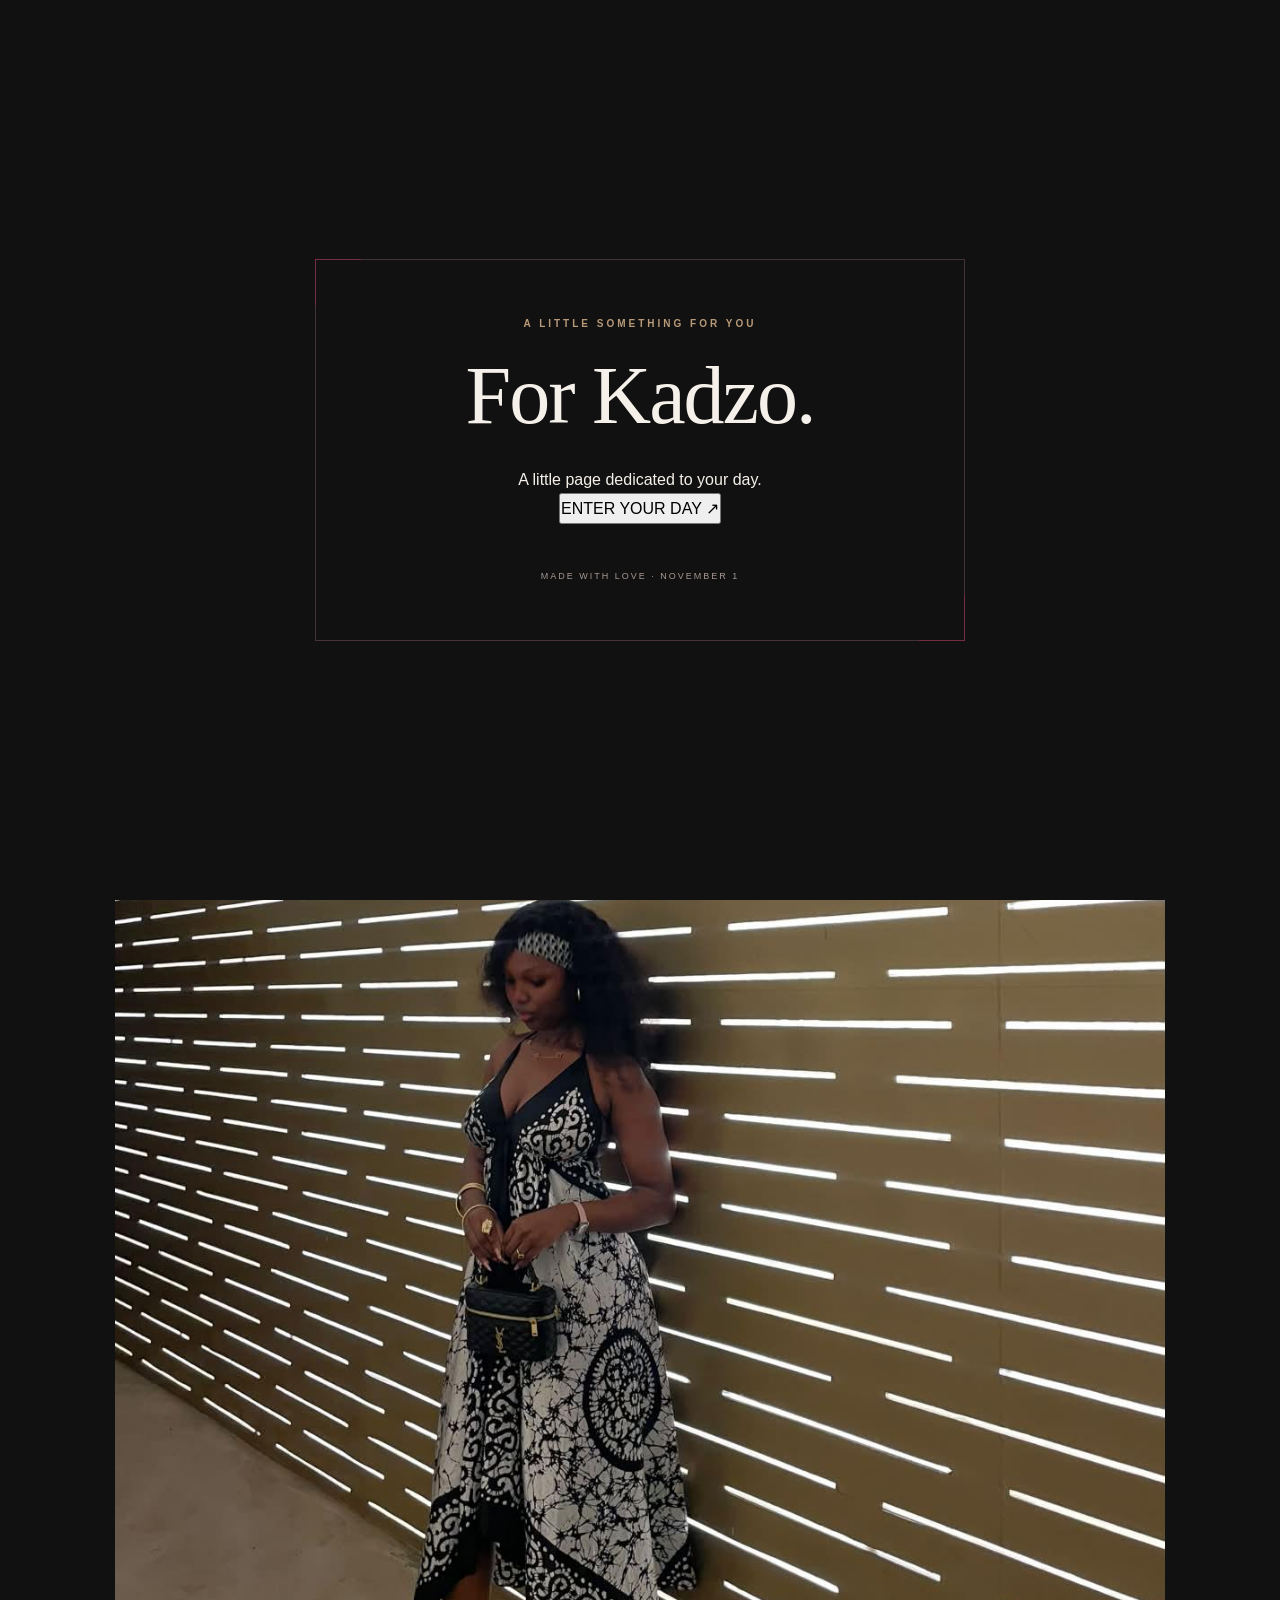
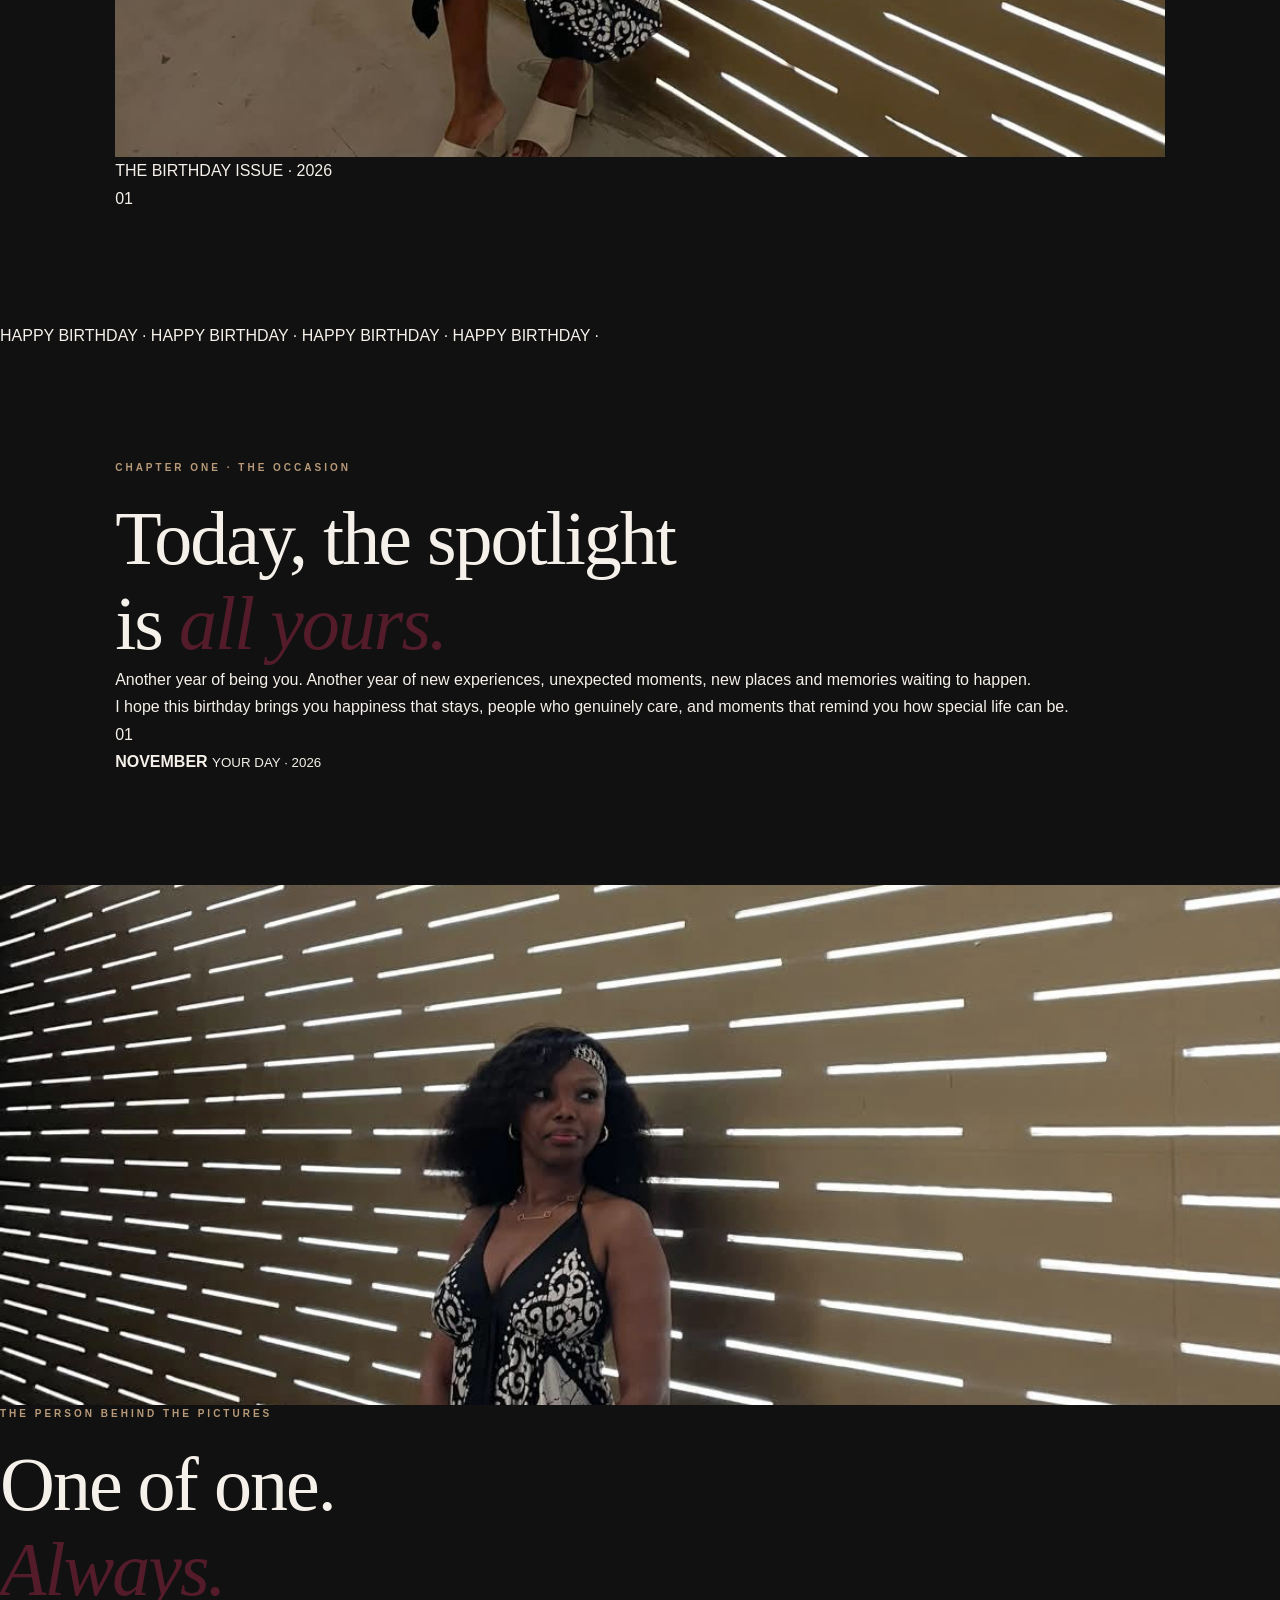
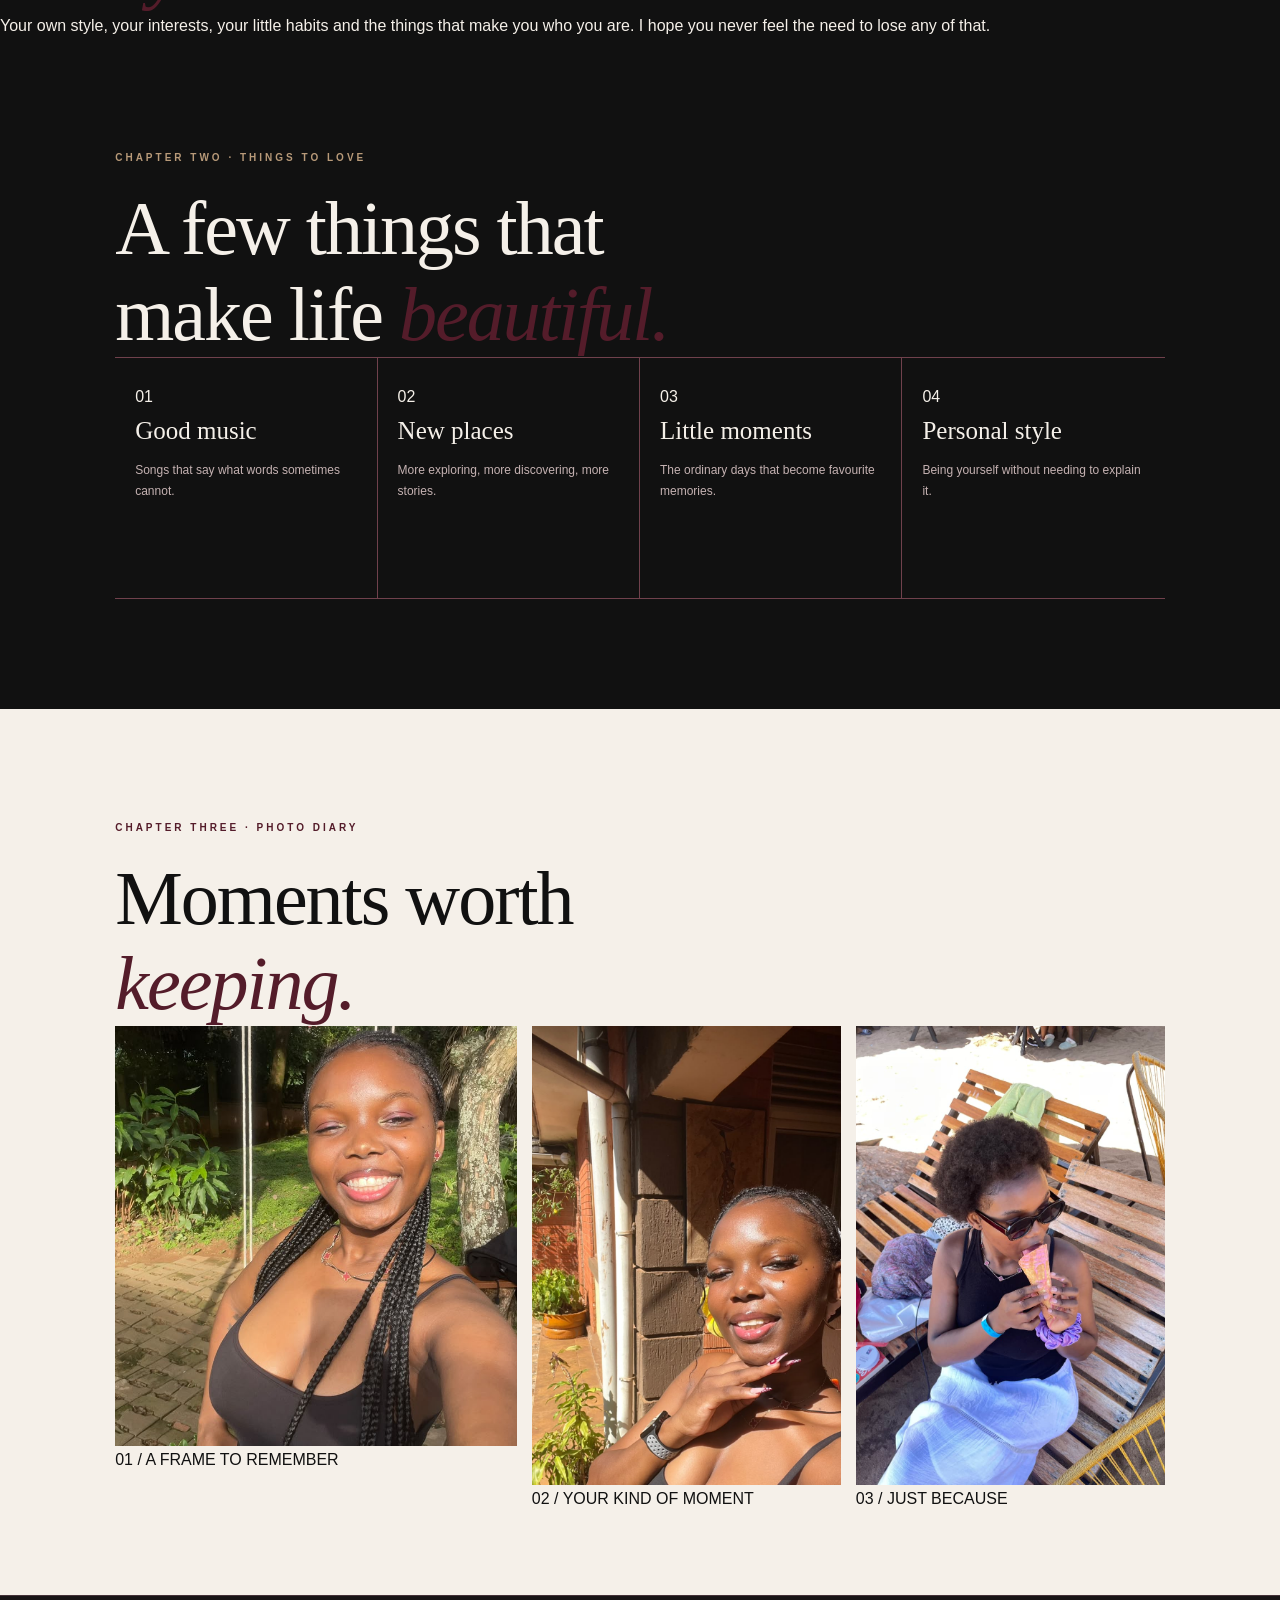
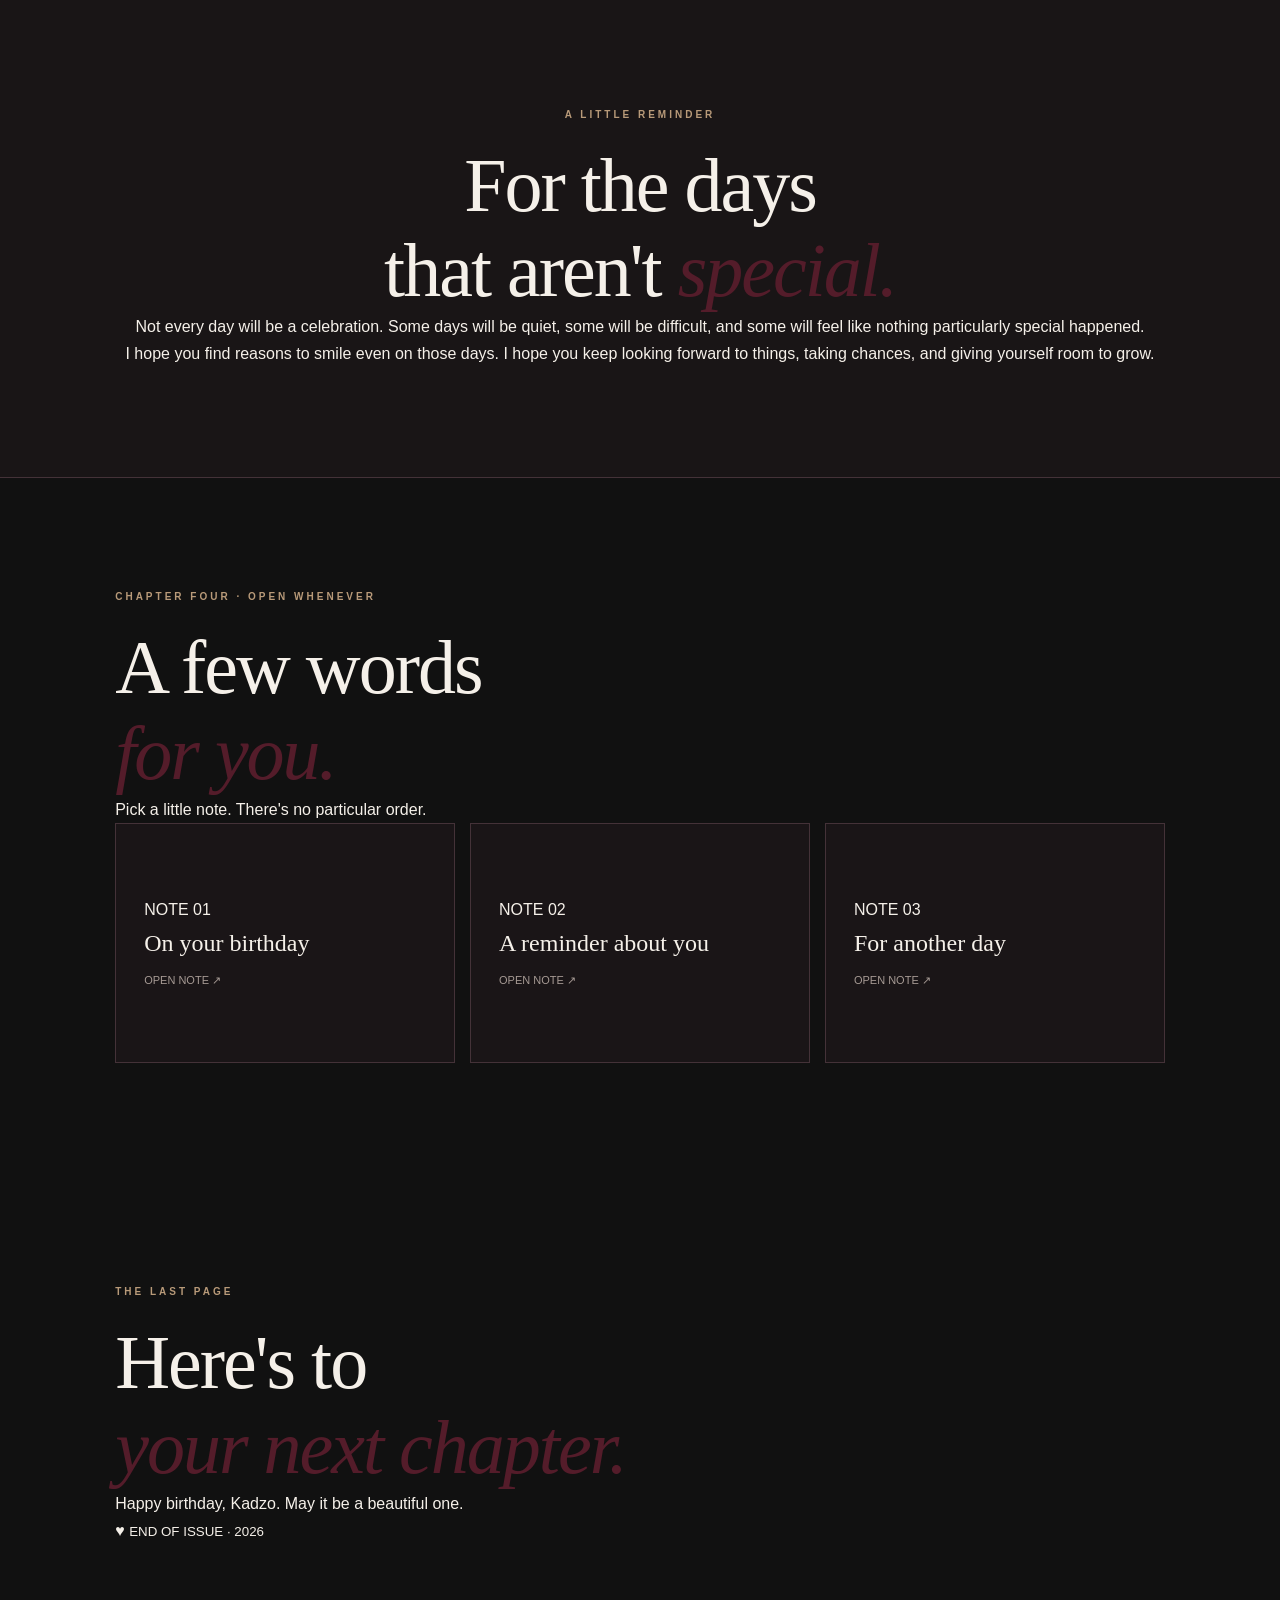
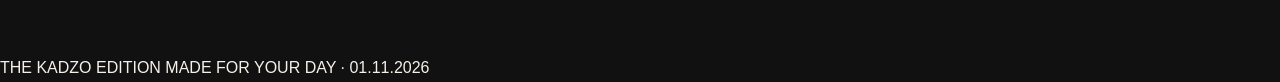
==== commit 03db28ea: "Update index.html" ====
--- a/index.html
+++ b/index.html
@@ -3,237 +3,220 @@
 <head>
   <meta charset="UTF-8">
   <meta name="viewport" content="width=device-width, initial-scale=1.0">
-  <meta name="theme-color" content="#111111">
-  <title>Kadzo Day | The Birthday Edition</title>
-  <link rel="preconnect" href="https://fonts.googleapis.com">
-  <link rel="preconnect" href="https://fonts.gstatic.com" crossorigin>
-  <link href="https://fonts.googleapis.com/css2?family=DM+Sans:wght@400;500;600;700&family=Playfair+Display:ital,wght@0,500;0,600;0,700;1,500;1,600&display=swap" rel="stylesheet">
+  <meta name="theme-color" content="#16090d">
+  <title>The Kadzo Edition | Happy Birthday</title>
   <link rel="stylesheet" href="style.css">
+  <script src="script.js" defer></script>
 </head>
 <body>
 
+  <!-- Welcome screen -->
   <div class="welcome-screen" id="welcomeScreen">
     <div class="welcome-content">
       <p class="eyebrow">A LITTLE SOMETHING FOR YOU</p>
-      <div class="welcome-symbol">✧</div>
-      <h1>A day made<br><em>just for you.</em></h1>
-      <p class="welcome-description">A little collection of moments, words and wishes. Take your time and enjoy every part of it.</p>
-      <button class="welcome-button" id="enterSite">ENTER YOUR DAY <span>↗</span></button>
-      <span class="welcome-footer">THE KADZO EDITION · NOVEMBER 01</span>
+      <h1>For Kadzo.</h1>
+      <p class="welcome-subtitle">A little page dedicated to your day.</p>
+      <button id="enterSite" class="main-button">ENTER YOUR DAY <span>↗</span></button>
+      <p class="welcome-footer">MADE WITH LOVE · NOVEMBER 1</p>
     </div>
   </div>
 
-  <audio id="birthdayMusic" preload="metadata" loop>
+  <!-- Music -->
+  <audio id="birthdayMusic" loop preload="auto">
     <source src="fire-on-fire.mp3" type="audio/mpeg">
   </audio>
 
   <div class="music-player" id="musicPlayer">
-    <div class="music-details">
-      <span class="music-indicator" id="musicIndicator">♫</span>
-      <div><strong>Fire on Fire</strong><small>Sam Smith</small></div>
+    <span class="music-icon" id="musicIndicator">♫</span>
+    <span class="music-label">A LITTLE SOUNDTRACK</span>
+    <button id="musicToggle" aria-label="Play music">▶</button>
+  </div>
+
+  <header class="topbar">
+    <a href="#home" class="brand">THE KADZO EDITION</a>
+    <span>01 NOVEMBER 2026</span>
+  </header>
+
+  <main id="home">
+
+    <!-- Cover -->
+    <section class="hero section-padding">
+      <div class="hero-text">
+        <p class="eyebrow">SPECIAL EDITION · VOL. 01</p>
+        <h1>It's your<br><em>day, Kadzo.</em></h1>
+        <p class="hero-description">
+          A little collection of appreciation, memories and good wishes
+          for someone who deserves a beautiful year ahead.
+        </p>
+        <a href="#birthday" class="text-link">TURN THE PAGE ↓</a>
+      </div>
+      <div class="hero-image">
+        <img src="kadzo 2.jpg" alt="Kadzo">
+        <span class="image-caption">THE BIRTHDAY ISSUE · 2026</span>
+      </div>
+      <div class="hero-number">01</div>
+    </section>
+
+    <div class="marquee">
+      <div>HAPPY BIRTHDAY · HAPPY BIRTHDAY · HAPPY BIRTHDAY · HAPPY BIRTHDAY ·</div>
     </div>
-    <button id="musicToggle" class="music-toggle" type="button" aria-label="Play music">▶</button>
-  </div>
-
-  <div class="announcement">
-    <span>AN OFFICIAL PUBLIC HOLIDAY</span>
-    <span>01 NOVEMBER · KADZO DAY</span>
-  </div>
-
-  <header class="topbar">
-    <a href="#" class="logo">K<span>.</span></a>
-    <span class="edition-name">THE KADZO EDITION</span>
-    <a href="#birthday-message" class="top-link">THE CELEBRATION ↗</a>
-  </header>
-
-  <main>
-    <section class="cover">
-      <div class="cover-top">
-        <span>VOLUME 001</span>
-        <span>THE BIRTHDAY ISSUE</span>
-        <span>EST. NOVEMBER 01</span>
-      </div>
-
-      <div class="cover-content">
-        <div class="cover-title">
-          <p class="eyebrow">A DAY WORTH CELEBRATING</p>
-          <h1>KAD<span>ZO.</span></h1>
-          <p class="cover-description">Today isn't just another date on the calendar. It's Kadzo Day. And honestly, that deserves its own national holiday.</p>
-          <a href="#the-story" class="primary-button">EXPLORE THE EDITION <span>↘</span></a>
+
+    <!-- Birthday message -->
+    <section class="birthday-section section-padding" id="birthday">
+      <p class="eyebrow">CHAPTER ONE · THE OCCASION</p>
+      <h2>Today, the spotlight<br>is <em>all yours.</em></h2>
+      <div class="birthday-copy">
+        <p>
+          Another year of being you. Another year of new experiences,
+          unexpected moments, new places and memories waiting to happen.
+        </p>
+        <p>
+          I hope this birthday brings you happiness that stays, people
+          who genuinely care, and moments that remind you how special
+          life can be.
+        </p>
+      </div>
+      <div class="birthday-date">
+        <span>01</span>
+        <div>
+          <strong>NOVEMBER</strong>
+          <small>YOUR DAY · 2026</small>
         </div>
-
-        <div class="cover-image">
-          <img src="kadzo 2.jpg" alt="Kadzo">
-          <div class="image-label">THE ONE AND ONLY.</div>
-        </div>
-      </div>
-
-      <div class="cover-bottom">
-        <span>A NATIONAL HOLIDAY DESERVES A SPECIAL EDITION.</span>
-        <span>HAPPY BIRTHDAY, KADZO ♥</span>
-      </div>
-    </section>
-
-    <section class="story section-padding" id="the-story">
-      <div class="section-number">01 / THE OCCASION</div>
-      <div class="story-grid">
-        <div>
-          <p class="eyebrow">TODAY'S HEADLINE</p>
-          <h2>Today is not<br>just another day.<br><em>It's KADZO DAY.</em></h2>
-        </div>
-        <div class="story-copy">
-          <p>Today deserves the full spotlight. It's your birthday, and I wanted to create something that celebrates you properly — your style, your personality, your stories, and everything that makes you unmistakably you.</p>
-          <p class="signature">— Official notice: today is Kadzo Day.</p>
-        </div>
-      </div>
-    </section>
-
-    <section class="feature section-padding">
+      </div>
+    </section>
+
+    <!-- Feature -->
+    <section class="feature-section">
       <div class="feature-image">
-        <img src="kadzo 3.jpg" alt="Birthday girl">
-      </div>
-      <div class="feature-text">
-        <p class="eyebrow">THE MAIN CHARACTER</p>
-        <h2>There is only<br>one <em>Kadzo.</em></h2>
-        <p>A distinct sense of style, an eye for beautiful things, and a way of making ordinary moments worth remembering. This edition could only ever be about one person.</p>
-        <div class="feature-line"></div>
-        <p class="feature-quote">Some people deserve to be celebrated in full colour. Today, that person is you.</p>
-      </div>
-    </section>
-
-    <section class="interests section-padding">
-      <div class="section-heading">
-        <div>
-          <p class="eyebrow">A FEW OF HER FAVORITE THINGS</p>
-          <h2>The Kadzo <em>universe.</em></h2>
-        </div>
-        <span class="section-number">02 / HER WORLD</span>
-      </div>
+        <img src="kadzo 3.jpg" alt="A moment worth remembering">
+      </div>
+      <div class="feature-copy">
+        <p class="eyebrow">THE PERSON BEHIND THE PICTURES</p>
+        <h2>One of one.<br><em>Always.</em></h2>
+        <p>
+          Your own style, your interests, your little habits and the
+          things that make you who you are. I hope you never feel
+          the need to lose any of that.
+        </p>
+      </div>
+    </section>
+
+    <!-- Interests -->
+    <section class="interests-section section-padding">
+      <p class="eyebrow">CHAPTER TWO · THINGS TO LOVE</p>
+      <h2>A few things that<br>make life <em>beautiful.</em></h2>
 
       <div class="interest-grid">
         <article class="interest-card">
-          <span class="interest-number">01</span>
-          <span class="interest-icon">✿</span>
-          <h3>Flowers</h3>
-          <p>Because beautiful things deserve to be appreciated.</p>
-        </article>
-        <article class="interest-card">
-          <span class="interest-number">02</span>
-          <span class="interest-icon">✧</span>
-          <h3>Fashion</h3>
-          <p>Personal style. Good taste. The perfect outfit.</p>
-        </article>
-        <article class="interest-card">
-          <span class="interest-number">03</span>
-          <span class="interest-icon">▣</span>
-          <h3>Memories</h3>
-          <p>Pictures, videos and moments worth keeping.</p>
-        </article>
-        <article class="interest-card">
-          <span class="interest-number">04</span>
-          <span class="interest-icon">⌁</span>
-          <h3>Adventures</h3>
-          <p>New places, good food and stories to tell.</p>
-        </article>
-      </div>
-    </section>
-
+          <span>01</span>
+          <h3>Good music</h3>
+          <p>Songs that say what words sometimes cannot.</p>
+        </article>
+        <article class="interest-card">
+          <span>02</span>
+          <h3>New places</h3>
+          <p>More exploring, more discovering, more stories.</p>
+        </article>
+        <article class="interest-card">
+          <span>03</span>
+          <h3>Little moments</h3>
+          <p>The ordinary days that become favourite memories.</p>
+        </article>
+        <article class="interest-card">
+          <span>04</span>
+          <h3>Personal style</h3>
+          <p>Being yourself without needing to explain it.</p>
+        </article>
+      </div>
+    </section>
+
+    <!-- Photo diary -->
     <section class="gallery-section section-padding">
-      <div class="section-heading">
-        <div>
-          <p class="eyebrow">THE PHOTO DIARY</p>
-          <h2>Frames of <em>you.</em></h2>
-        </div>
-        <span class="section-number">03 / THE GALLERY</span>
-      </div>
+      <p class="eyebrow">CHAPTER THREE · PHOTO DIARY</p>
+      <h2>Moments worth<br><em>keeping.</em></h2>
 
       <div class="gallery-grid">
-        <div class="gallery-item gallery-large">
-          <img src="kadzo 5.jpg" alt="Kadzo photo">
-          <span>THE MOMENT</span>
-        </div>
-        <div class="gallery-item">
-          <img src="kadzo 6.jpg" alt="Kadzo photo">
-          <span>THE DETAILS</span>
-        </div>
-        <div class="gallery-item">
-          <img src="kadzo 8.jpg" alt="Kadzo photo">
-          <span>THE MEMORIES</span>
-        </div>
-      </div>
-    </section>
-
+        <figure class="gallery-large">
+          <img src="kadzo 5.jpg" alt="Kadzo photo diary">
+          <figcaption>01 / A FRAME TO REMEMBER</figcaption>
+        </figure>
+        <figure>
+          <img src="kadzo 6.jpg" alt="Kadzo photo diary">
+          <figcaption>02 / YOUR KIND OF MOMENT</figcaption>
+        </figure>
+        <figure>
+          <img src="kadzo 8.jpg" alt="Kadzo photo diary">
+          <figcaption>03 / JUST BECAUSE</figcaption>
+        </figure>
+      </div>
+    </section>
+
+    <!-- Quiet message -->
     <section class="quiet-section section-padding">
-      <div class="quiet-content">
-        <p class="eyebrow">A THOUGHT JUST FOR YOU</p>
-        <span class="quiet-symbol">✧</span>
-        <h2>Even on the<br><em>quieter days.</em></h2>
-        <p>I know there are days when you feel like talking less, keeping to yourself or simply enjoying your own space. And that's okay. You don't always have to have something to say, explain how you're feeling or pretend to be in a particular mood.
-
-I hope you always give yourself room to feel, rest and just be. You deserve kindness on the quiet days too, not just the happy and exciting ones.</p>
-        <span class="quiet-signature">You don't have to be anything other than yourself.</span>
-      </div>
-    </section>
-
-    <section class="notes-section section-padding" id="birthday-message">
-      <div class="notes-heading">
-        <p class="eyebrow">SOMETHING FOR YOU</p>
-        <h2>Open when <em>you feel like it.</em></h2>
-        <p>Three notes, each with something to say.</p>
-      </div>
+      <p class="eyebrow">A LITTLE REMINDER</p>
+      <h2>For the days<br>that aren't <em>special.</em></h2>
+      <p>
+        Not every day will be a celebration. Some days will be quiet,
+        some will be difficult, and some will feel like nothing
+        particularly special happened.
+      </p>
+      <p>
+        I hope you find reasons to smile even on those days.
+        I hope you keep looking forward to things, taking chances,
+        and giving yourself room to grow.
+      </p>
+    </section>
+
+    <!-- Notes -->
+    <section class="notes-section section-padding">
+      <p class="eyebrow">CHAPTER FOUR · OPEN WHENEVER</p>
+      <h2>A few words<br><em>for you.</em></h2>
+      <p class="notes-intro">Pick a little note. There's no particular order.</p>
 
       <div class="notes-grid">
-        <button class="note-card" type="button" data-note="birthday">
-          <span class="note-symbol">01</span>
-          <span class="note-icon">✉</span>
-          <strong>A birthday note</strong>
-          <small>Something I wanted you to know</small>
-          <span class="note-open">OPEN NOTE ↗</span>
+        <button class="note-card" data-note="birthday">
+          <span>NOTE 01</span>
+          <strong>On your birthday</strong>
+          <small>OPEN NOTE ↗</small>
         </button>
-
-        <button class="note-card" type="button" data-note="appreciation">
-          <span class="note-symbol">02</span>
-          <span class="note-icon">✧</span>
-          <strong>A reminder</strong>
-          <small>About the person you are</small>
-          <span class="note-open">OPEN NOTE ↗</span>
+        <button class="note-card" data-note="appreciation">
+          <span>NOTE 02</span>
+          <strong>A reminder about you</strong>
+          <small>OPEN NOTE ↗</small>
         </button>
-
-        <button class="note-card" type="button" data-note="random">
-          <span class="note-symbol">03</span>
-          <span class="note-icon">♡</span>
+        <button class="note-card" data-note="random">
+          <span>NOTE 03</span>
           <strong>For another day</strong>
-          <small>Not just for birthdays</small>
-          <span class="note-open">OPEN NOTE ↗</span>
+          <small>OPEN NOTE ↗</small>
         </button>
       </div>
     </section>
 
-    <section class="closing section-padding">
-      <p class="eyebrow">THE FINAL PAGE</p>
-      <h2>THE DAY IS<br><em>ALL YOURS.</em></h2>
-      <div class="closing-line"></div>
-      <p>Happy birthday, Kadzo. Here's to an extraordinary new chapter.</p>
-      <span class="closing-signature">With appreciation, always.</span>
-    </section>
+    <!-- Closing -->
+    <section class="closing-section section-padding">
+      <p class="eyebrow">THE LAST PAGE</p>
+      <h2>Here's to<br><em>your next chapter.</em></h2>
+      <p>Happy birthday, Kadzo. May it be a beautiful one.</p>
+      <span class="closing-heart">♥</span>
+      <small>END OF ISSUE · 2026</small>
+    </section>
+
   </main>
 
-  <footer class="footer">
+  <footer>
     <span>THE KADZO EDITION</span>
-    <span>MADE FOR NOVEMBER 01, 2026</span>
-    <span>© KADZO DAY</span>
+    <span>MADE FOR YOUR DAY · 01.11.2026</span>
   </footer>
 
+  <!-- Notes popup -->
   <div class="modal" id="noteModal" aria-hidden="true">
-    <div class="modal-content" role="dialog" aria-modal="true" aria-labelledby="noteTitle">
-      <button class="modal-close" id="close-modal" type="button" aria-label="Close">×</button>
-      <p class="eyebrow">A PERSONAL NOTE</p>
-      <h2 id="noteTitle">A note for you</h2>
+    <div class="modal-content">
+      <button class="modal-close" id="close-modal" aria-label="Close">×</button>
+      <p class="eyebrow">A LITTLE NOTE FOR YOU</p>
+      <h2 id="noteTitle"></h2>
       <p id="noteText"></p>
-      <span class="modal-signature">— The Kadzo Edition</span>
     </div>
   </div>
 
-  <script src="script.js" defer></script>
 </body>
 </html>
--- a/style.css
+++ b/style.css
@@ -1,13 +1,12 @@
 :root {
-  --black: #111111;
+  --black: #111;
   --dark: #191516;
-  --maroon: #541C2A;
-  --deep-maroon: #35121B;
-  --wine: #762D40;
-  --cream: #F5F0E9;
-  --ivory: #FFFDF9;
-  --gold: #B89A79;
-  --muted: #A69A94;
+  --maroon: #541c2a;
+  --deep-maroon: #35121b;
+  --wine: #762d40;
+  --cream: #f5f0e9;
+  --gold: #b89a79;
+  --muted: #a69a94;
   --line: #443238;
 }
 
@@ -17,9 +16,7 @@
   box-sizing: border-box;
 }
 
-html {
-  scroll-behavior: smooth;
-}
+html { scroll-behavior: smooth; }
 
 body {
   background: var(--black);
@@ -28,29 +25,22 @@
   line-height: 1.7;
 }
 
-a {
-  color: inherit;
-  text-decoration: none;
-}
-
-button {
-  font: inherit;
-}
-
-img {
-  width: 100%;
-  height: 100%;
-  display: block;
-  object-fit: cover;
-}
-
-/* ANNOUNCEMENT */
+a { color: inherit; text-decoration: none; }
+button { font: inherit; }
+img { width: 100%; height: 100%; display: block; object-fit: cover; }
+
+.eyebrow {
+  color: var(--gold);
+  font-size: 10px;
+  font-weight: 700;
+  letter-spacing: 3px;
+  margin-bottom: 20px;
+}
 
 .announcement {
   min-height: 35px;
   padding: 8px 5%;
   background: var(--maroon);
-  color: var(--cream);
   display: flex;
   justify-content: space-between;
   align-items: center;
@@ -59,8 +49,6 @@
   letter-spacing: 2px;
   font-weight: 700;
 }
-
-/* NAVIGATION */
 
 .topbar {
   min-height: 75px;
@@ -77,22 +65,15 @@
   font-weight: 700;
 }
 
-.logo span {
-  color: var(--gold);
-}
-
-.edition-name,
-.top-link {
+.logo span { color: var(--gold); }
+
+.edition-name, .top-link {
   font-size: 10px;
   letter-spacing: 2px;
   font-weight: 700;
 }
 
-.top-link {
-  color: var(--gold);
-}
-
-/* COVER */
+.top-link { color: var(--gold); }
 
 .cover {
   padding: 25px 7% 20px;
@@ -102,8 +83,7 @@
   justify-content: space-between;
 }
 
-.cover-top,
-.cover-bottom {
+.cover-top, .cover-bottom {
   display: flex;
   justify-content: space-between;
   gap: 12px;
@@ -114,36 +94,25 @@
 
 .cover-content {
   display: grid;
-  grid-template-columns: 1.1fr 0.9fr;
+  grid-template-columns: 1.1fr .9fr;
   align-items: center;
   gap: 6%;
   padding: 55px 0;
 }
 
-.eyebrow {
-  color: var(--gold);
-  font-size: 10px;
-  font-weight: 700;
-  letter-spacing: 3px;
-  margin-bottom: 20px;
-}
-
 .cover h1 {
   font-family: "Playfair Display", serif;
   font-size: clamp(85px, 15vw, 190px);
-  line-height: 0.85;
+  line-height: .85;
   letter-spacing: -8px;
-  color: var(--cream);
-}
-
-.cover h1 span {
-  color: var(--wine);
-}
+}
+
+.cover h1 span { color: var(--wine); }
 
 .cover-description {
   max-width: 380px;
   margin: 30px 0;
-  color: #C6BAB5;
+  color: #c6bab5;
   font-size: 15px;
 }
 
@@ -153,14 +122,13 @@
   align-items: center;
   padding: 15px 20px;
   background: var(--maroon);
-  color: var(--cream);
   font-size: 10px;
   font-weight: 700;
   letter-spacing: 1.5px;
-  transition: 0.3s;
-}
-
-.primary-button:hover {
+  transition: .3s;
+}
+
+.primary-button:hover, .welcome-button:hover {
   background: var(--wine);
   transform: translateY(-3px);
 }
@@ -179,16 +147,13 @@
   background: var(--deep-maroon);
 }
 
-.cover-image img {
-  filter: saturate(0.8);
-}
+.cover-image img, .feature-image img { filter: saturate(.8); }
 
 .image-label {
   position: absolute;
   bottom: 18px;
   left: 18px;
   background: var(--black);
-  color: var(--cream);
   padding: 9px 13px;
   font-size: 9px;
   letter-spacing: 2px;
@@ -199,35 +164,22 @@
   padding-top: 18px;
 }
 
-/* GENERAL SECTIONS */
-
-.section-padding {
-  padding: 110px 9%;
-}
-
-.section-number {
-  color: var(--muted);
-  font-size: 10px;
-  letter-spacing: 2px;
-}
-
-/* INTRODUCTION */
+.section-padding { padding: 110px 9%; }
+.section-number { color: var(--muted); font-size: 10px; letter-spacing: 2px; }
 
 .story {
   background: var(--cream);
   color: var(--black);
 }
 
+.story .eyebrow, .gallery-section .eyebrow { color: var(--maroon); }
+
 .story-grid {
   display: grid;
-  grid-template-columns: 1.2fr 0.8fr;
+  grid-template-columns: 1.2fr .8fr;
   gap: 10%;
   margin-top: 55px;
   align-items: center;
-}
-
-.story .eyebrow {
-  color: var(--maroon);
 }
 
 h2 {
@@ -238,14 +190,11 @@
   letter-spacing: -2px;
 }
 
-h2 em {
-  color: var(--maroon);
-  font-weight: 500;
-}
+h2 em { color: var(--maroon); font-weight: 500; }
 
 .story-copy {
   max-width: 440px;
-  color: #625A56;
+  color: #625a56;
   font-size: 15px;
 }
 
@@ -255,8 +204,6 @@
   font-family: "Playfair Display", serif;
   font-style: italic;
 }
-
-/* FEATURE */
 
 .feature {
   display: grid;
@@ -270,21 +217,14 @@
   background: var(--deep-maroon);
 }
 
-.feature-image img {
-  filter: saturate(0.75);
-}
-
-.feature-text h2 {
-  margin-bottom: 25px;
-}
+.feature-text h2 { margin-bottom: 25px; }
 
 .feature-text > p:not(.eyebrow) {
-  color: #BFB3AE;
+  color: #bfb3ae;
   font-size: 14px;
 }
 
-.feature-line,
-.closing-line {
+.feature-line, .closing-line {
   height: 1px;
   width: 70px;
   background: var(--gold);
@@ -298,11 +238,7 @@
   font-style: italic;
 }
 
-/* INTERESTS */
-
-.interests {
-  background: var(--deep-maroon);
-}
+.interests { background: var(--deep-maroon); }
 
 .section-heading {
   display: flex;
@@ -312,34 +248,27 @@
   margin-bottom: 55px;
 }
 
-.section-heading h2 {
-  font-size: clamp(40px, 6vw, 65px);
-}
-
-.section-heading .section-number {
-  padding-bottom: 10px;
-}
+.section-heading h2 { font-size: clamp(40px, 6vw, 65px); }
+.section-heading .section-number { padding-bottom: 10px; }
 
 .interest-grid {
   display: grid;
   grid-template-columns: repeat(4, 1fr);
-  border-top: 1px solid #70414C;
-  border-bottom: 1px solid #70414C;
+  border-top: 1px solid #70414c;
+  border-bottom: 1px solid #70414c;
 }
 
 .interest-card {
   min-height: 240px;
   padding: 25px 20px;
-  border-right: 1px solid #70414C;
+  border-right: 1px solid #70414c;
   position: relative;
 }
 
-.interest-card:last-child {
-  border-right: none;
-}
+.interest-card:last-child { border-right: 0; }
 
 .interest-number {
-  color: #C69B9E;
+  color: #c69b9e;
   font-size: 10px;
   letter-spacing: 2px;
 }
@@ -358,20 +287,14 @@
 }
 
 .interest-card p {
-  color: #C5B2B2;
+  color: #c5b2b2;
   font-size: 12px;
   margin-top: 8px;
 }
-
-/* GALLERY */
 
 .gallery-section {
   background: var(--cream);
   color: var(--black);
-}
-
-.gallery-section .eyebrow {
-  color: var(--maroon);
 }
 
 .gallery-grid {
@@ -384,20 +307,13 @@
   height: 340px;
   position: relative;
   overflow: hidden;
-  background: #D7C9C3;
-}
-
-.gallery-large {
-  height: 420px;
-}
-
-.gallery-item img {
-  transition: transform 0.5s;
-}
-
-.gallery-item:hover img {
-  transform: scale(1.04);
-}
+  background: #d7c9c3;
+}
+
+.gallery-large { height: 420px; }
+
+.gallery-item img { transition: transform .5s; }
+.gallery-item:hover img { transform: scale(1.04); }
 
 .gallery-item span {
   position: absolute;
@@ -410,8 +326,6 @@
   letter-spacing: 2px;
 }
 
-/* QUIETER DAYS */
-
 .quiet-section {
   background: var(--dark);
   text-align: center;
@@ -419,10 +333,7 @@
   border-bottom: 1px solid var(--line);
 }
 
-.quiet-content {
-  max-width: 680px;
-  margin: 0 auto;
-}
+.quiet-content { max-width: 680px; margin: 0 auto; }
 
 .quiet-symbol {
   display: block;
@@ -431,12 +342,10 @@
   margin-bottom: 25px;
 }
 
-.quiet-content h2 {
-  margin-bottom: 30px;
-}
+.quiet-content h2 { margin-bottom: 30px; }
 
 .quiet-content > p:not(.eyebrow) {
-  color: #C6BAB5;
+  color: #c6bab5;
   font-size: 14px;
   line-height: 2;
   white-space: pre-line;
@@ -451,11 +360,7 @@
   font-size: 15px;
 }
 
-/* NOTES */
-
-.notes-section {
-  background: var(--black);
-}
+.notes-section { background: var(--black); }
 
 .notes-heading {
   text-align: center;
@@ -463,9 +368,7 @@
   margin: 0 auto 55px;
 }
 
-.notes-heading h2 {
-  font-size: clamp(38px, 5vw, 60px);
-}
+.notes-heading h2 { font-size: clamp(38px, 5vw, 60px); }
 
 .notes-heading > p:last-child {
   color: var(--muted);
@@ -485,10 +388,10 @@
   padding: 28px;
   text-align: left;
   border: 1px solid var(--line);
-  background: #1A1517;
+  background: #1a1517;
   color: var(--cream);
   cursor: pointer;
-  transition: 0.3s;
+  transition: .3s;
 }
 
 .note-card:hover {
@@ -536,8 +439,6 @@
   font-weight: 700;
 }
 
-/* CLOSING */
-
 .closing {
   text-align: center;
   background: var(--maroon);
@@ -545,25 +446,13 @@
   padding-bottom: 120px;
 }
 
-.closing h2 {
-  font-size: clamp(55px, 9vw, 105px);
-}
-
-.closing h2 em {
-  color: var(--gold);
-}
-
-.closing .eyebrow {
-  color: #E2C6B8;
-}
-
-.closing-line {
-  margin: 35px auto;
-  background: var(--gold);
-}
+.closing h2 { font-size: clamp(55px, 9vw, 105px); }
+.closing h2 em { color: var(--gold); }
+.closing .eyebrow { color: #e2c6b8; }
+.closing-line { margin: 35px auto; background: var(--gold); }
 
 .closing > p:not(.eyebrow) {
-  color: #E8D9D4;
+  color: #e8d9d4;
   font-size: 14px;
 }
 
@@ -574,8 +463,6 @@
   font-style: italic;
   color: var(--gold);
 }
-
-/* FOOTER */
 
 .footer {
   padding: 25px 7%;
@@ -587,43 +474,34 @@
   letter-spacing: 1.5px;
 }
 
-/* NOTE POPUP */
-
 .modal {
   position: fixed;
   inset: 0;
-  z-index: 10;
+  z-index: 1100;
   display: none;
   align-items: center;
   justify-content: center;
   padding: 20px;
-  background: rgba(0, 0, 0, 0.85);
-}
-
-.modal.show {
-  display: flex;
-}
+  background: rgba(0,0,0,.85);
+}
+
+.modal.show { display: flex; }
 
 .modal-content {
   width: 100%;
   max-width: 520px;
+  max-height: 85vh;
+  overflow: auto;
   padding: 55px 45px;
   position: relative;
   background: var(--cream);
   color: var(--black);
-  animation: appear 0.3s ease;
+  animation: appear .3s ease;
 }
 
 @keyframes appear {
-  from {
-    opacity: 0;
-    transform: translateY(15px);
-  }
-
-  to {
-    opacity: 1;
-    transform: translateY(0);
-  }
+  from { opacity: 0; transform: translateY(15px); }
+  to { opacity: 1; transform: translateY(0); }
 }
 
 .modal-content h2 {
@@ -633,7 +511,7 @@
 }
 
 .modal-content > p:not(.eyebrow) {
-  color: #625A56;
+  color: #625a56;
   font-size: 14px;
   line-height: 1.9;
   white-space: pre-line;
@@ -651,146 +529,12 @@
   position: absolute;
   top: 12px;
   right: 18px;
-  border: none;
+  border: 0;
   background: none;
   font-size: 30px;
   cursor: pointer;
   color: var(--maroon);
 }
-
-/* TABLETS */
-
-@media (max-width: 800px) {
-  .cover-content,
-  .story-grid,
-  .feature {
-    grid-template-columns: 1fr;
-  }
-
-  .cover-content {
-    gap: 40px;
-  }
-
-  .cover-image {
-    justify-self: start;
-    max-width: 100%;
-    height: 420px;
-  }
-
-  .story-grid {
-    gap: 35px;
-  }
-
-  .feature-image {
-    height: 430px;
-  }
-
-  .interest-grid {
-    grid-template-columns: repeat(2, 1fr);
-  }
-
-  .interest-card:nth-child(2) {
-    border-right: none;
-  }
-
-  .interest-card:nth-child(1),
-  .interest-card:nth-child(2) {
-    border-bottom: 1px solid #70414C;
-  }
-
-  .gallery-grid {
-    grid-template-columns: 1fr 1fr;
-  }
-
-  .gallery-large {
-    grid-column: span 2;
-  }
-
-  .notes-grid {
-    grid-template-columns: 1fr;
-  }
-
-  .note-card {
-    min-height: 190px;
-  }
-}
-
-/* PHONES */
-
-@media (max-width: 500px) {
-  .announcement {
-    font-size: 7px;
-    letter-spacing: 1px;
-  }
-
-  .topbar {
-    padding: 12px 5%;
-  }
-
-  .edition-name,
-  .top-link {
-    font-size: 8px;
-    letter-spacing: 1px;
-  }
-
-  .cover {
-    padding-left: 6%;
-    padding-right: 6%;
-    min-height: auto;
-  }
-
-  .cover-top,
-  .cover-bottom {
-    font-size: 7px;
-    letter-spacing: 1px;
-  }
-
-  .cover h1 {
-    font-size: 100px;
-    letter-spacing: -5px;
-  }
-
-  .cover-image {
-    height: 350px;
-  }
-
-  .section-padding {
-    padding: 75px 7%;
-  }
-
-  .section-heading {
-    display: block;
-  }
-
-  .section-heading .section-number {
-    display: block;
-    margin-top: 20px;
-  }
-
-  .gallery-grid {
-    grid-template-columns: 1fr;
-  }
-
-  .gallery-large {
-    grid-column: auto;
-  }
-
-  .gallery-item,
-  .gallery-large {
-    height: 350px;
-  }
-
-  .footer {
-    flex-direction: column;
-    text-align: center;
-  }
-
-  .modal-content {
-    padding: 45px 25px;
-  }
-}
-
-/* WELCOME SCREEN */
 
 .welcome-screen {
   position: fixed;
@@ -803,7 +547,7 @@
   padding: 30px;
   background: var(--black);
   text-align: center;
-  transition: opacity 0.7s ease, visibility 0.7s ease;
+  transition: opacity .7s ease, visibility .7s ease;
 }
 
 .welcome-screen.hide {
@@ -820,8 +564,7 @@
   position: relative;
 }
 
-.welcome-content::before,
-.welcome-content::after {
+.welcome-content:before, .welcome-content:after {
   content: "";
   position: absolute;
   width: 45px;
@@ -830,13 +573,13 @@
   border-style: solid;
 }
 
-.welcome-content::before {
+.welcome-content:before {
   top: -1px;
   left: -1px;
   border-width: 1px 0 0 1px;
 }
 
-.welcome-content::after {
+.welcome-content:after {
   bottom: -1px;
   right: -1px;
   border-width: 0 1px 1px 0;
@@ -857,15 +600,12 @@
   margin-bottom: 25px;
 }
 
-.welcome-content h1 em {
-  color: var(--wine);
-  font-weight: 500;
-}
+.welcome-content h1 em { color: var(--wine); }
 
 .welcome-description {
   max-width: 390px;
   margin: 0 auto 35px;
-  color: #C6BAB5;
+  color: #c6bab5;
   font-size: 14px;
 }
 
@@ -875,25 +615,17 @@
   justify-content: center;
   gap: 25px;
   padding: 16px 25px;
-  border: none;
+  border: 0;
   background: var(--maroon);
   color: var(--cream);
   font-size: 10px;
   font-weight: 700;
   letter-spacing: 2px;
   cursor: pointer;
-  transition: 0.3s;
-}
-
-.welcome-button:hover {
-  background: var(--wine);
-  transform: translateY(-3px);
-}
-
-.welcome-button span {
-  color: var(--gold);
-  font-size: 17px;
-}
+  transition: .3s;
+}
+
+.welcome-button span { color: var(--gold); font-size: 17px; }
 
 .welcome-footer {
   display: block;
@@ -903,11 +635,9 @@
   letter-spacing: 2px;
 }
 
-/* FLOATING MUSIC PLAYER */
-
 .music-player {
   position: fixed;
-  z-index: 20;
+  z-index: 1050;
   right: 22px;
   bottom: 22px;
   display: flex;
@@ -916,11 +646,11 @@
   padding: 12px 16px;
   background: #191516;
   border: 1px solid var(--line);
-  box-shadow: 0 8px 30px rgba(0, 0, 0, 0.35);
+  box-shadow: 0 8px 30px rgba(0,0,0,.35);
   opacity: 0;
   visibility: hidden;
   transform: translateY(15px);
-  transition: 0.4s ease;
+  transition: .4s ease;
 }
 
 .music-player.visible {
@@ -929,11 +659,7 @@
   transform: translateY(0);
 }
 
-.music-details {
-  display: flex;
-  align-items: center;
-  gap: 10px;
-}
+.music-details { display: flex; align-items: center; gap: 10px; }
 
 .music-details strong {
   display: block;
@@ -949,10 +675,7 @@
   font-size: 10px;
 }
 
-.music-indicator {
-  color: var(--gold);
-  font-size: 20px;
-}
+.music-indicator { color: var(--gold); font-size: 20px; }
 
 .music-toggle {
   width: 35px;
@@ -963,7 +686,7 @@
   color: var(--cream);
   font-size: 14px;
   cursor: pointer;
-  transition: 0.3s;
+  transition: .3s;
 }
 
 .music-toggle:hover {
@@ -971,21 +694,40 @@
   transform: scale(1.06);
 }
 
-/* WELCOME AND MUSIC ON PHONES */
+@media (max-width: 800px) {
+  .cover-content, .story-grid, .feature { grid-template-columns: 1fr; }
+  .cover-content { gap: 40px; }
+  .cover-image { justify-self: start; max-width: 100%; height: 420px; }
+  .story-grid { gap: 35px; }
+  .feature-image { height: 430px; }
+  .interest-grid { grid-template-columns: repeat(2, 1fr); }
+  .interest-card:nth-child(2) { border-right: 0; }
+  .interest-card:nth-child(1), .interest-card:nth-child(2) {
+    border-bottom: 1px solid #70414c;
+  }
+  .gallery-grid { grid-template-columns: 1fr 1fr; }
+  .gallery-large { grid-column: span 2; }
+  .notes-grid { grid-template-columns: 1fr; }
+  .note-card { min-height: 190px; }
+}
 
 @media (max-width: 500px) {
-  .welcome-content {
-    padding: 45px 18px;
-  }
-
-  .welcome-content h1 {
-    font-size: 55px;
-  }
-
-  .music-player {
-    right: 12px;
-    bottom: 12px;
-    gap: 12px;
-    padding: 9px 12px;
-  }
-}
+  .announcement { font-size: 7px; letter-spacing: 1px; }
+  .topbar { padding: 12px 5%; }
+  .edition-name, .top-link { font-size: 8px; letter-spacing: 1px; }
+  .cover { padding-left: 6%; padding-right: 6%; min-height: auto; }
+  .cover-top, .cover-bottom { font-size: 7px; letter-spacing: 1px; }
+  .cover h1 { font-size: 100px; letter-spacing: -5px; }
+  .cover-image { height: 350px; }
+  .section-padding { padding: 75px 7%; }
+  .section-heading { display: block; }
+  .section-heading .section-number { display: block; margin-top: 20px; }
+  .gallery-grid { grid-template-columns: 1fr; }
+  .gallery-large { grid-column: auto; }
+  .gallery-item, .gallery-large { height: 350px; }
+  .footer { flex-direction: column; text-align: center; }
+  .modal-content { padding: 45px 25px; }
+  .welcome-content { padding: 45px 18px; }
+  .welcome-content h1 { font-size: 55px; }
+  .music-player { right: 12px; bottom: 12px; gap: 12px; padding: 9px 12px; }
+}
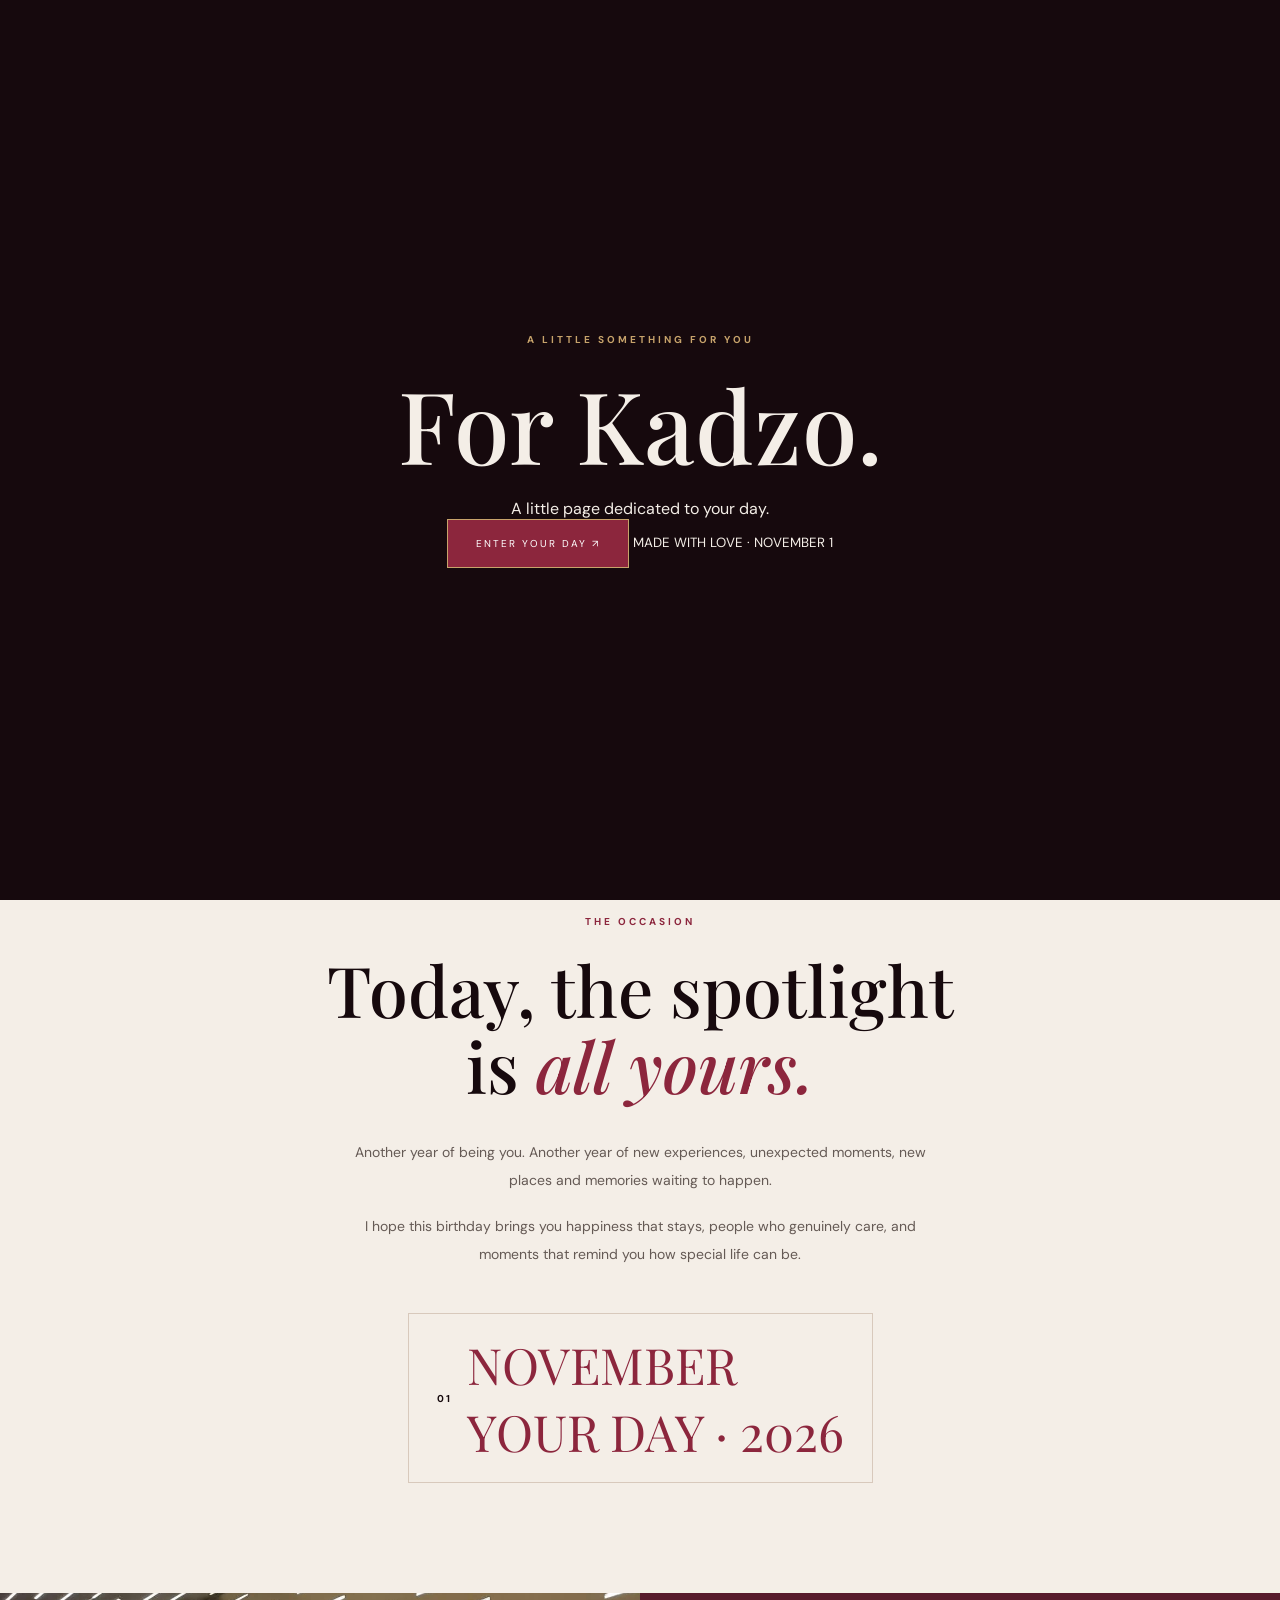
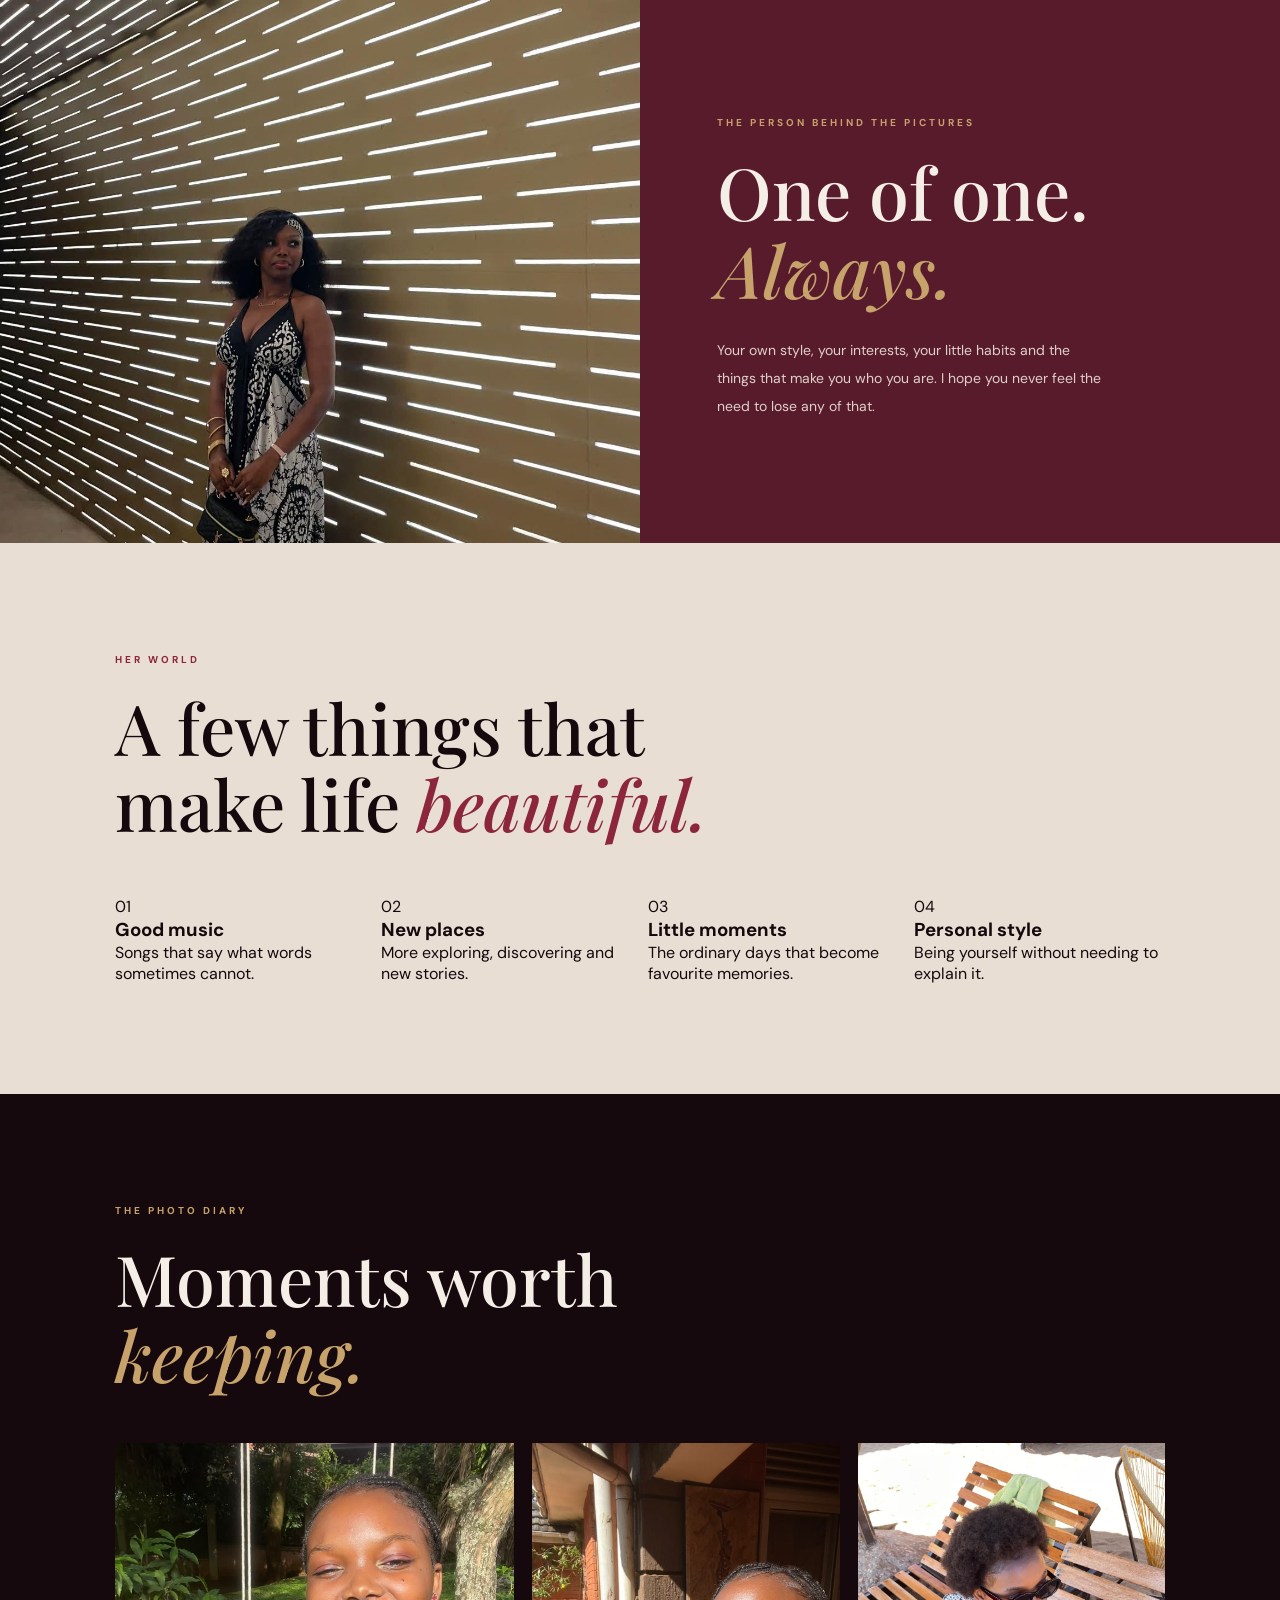
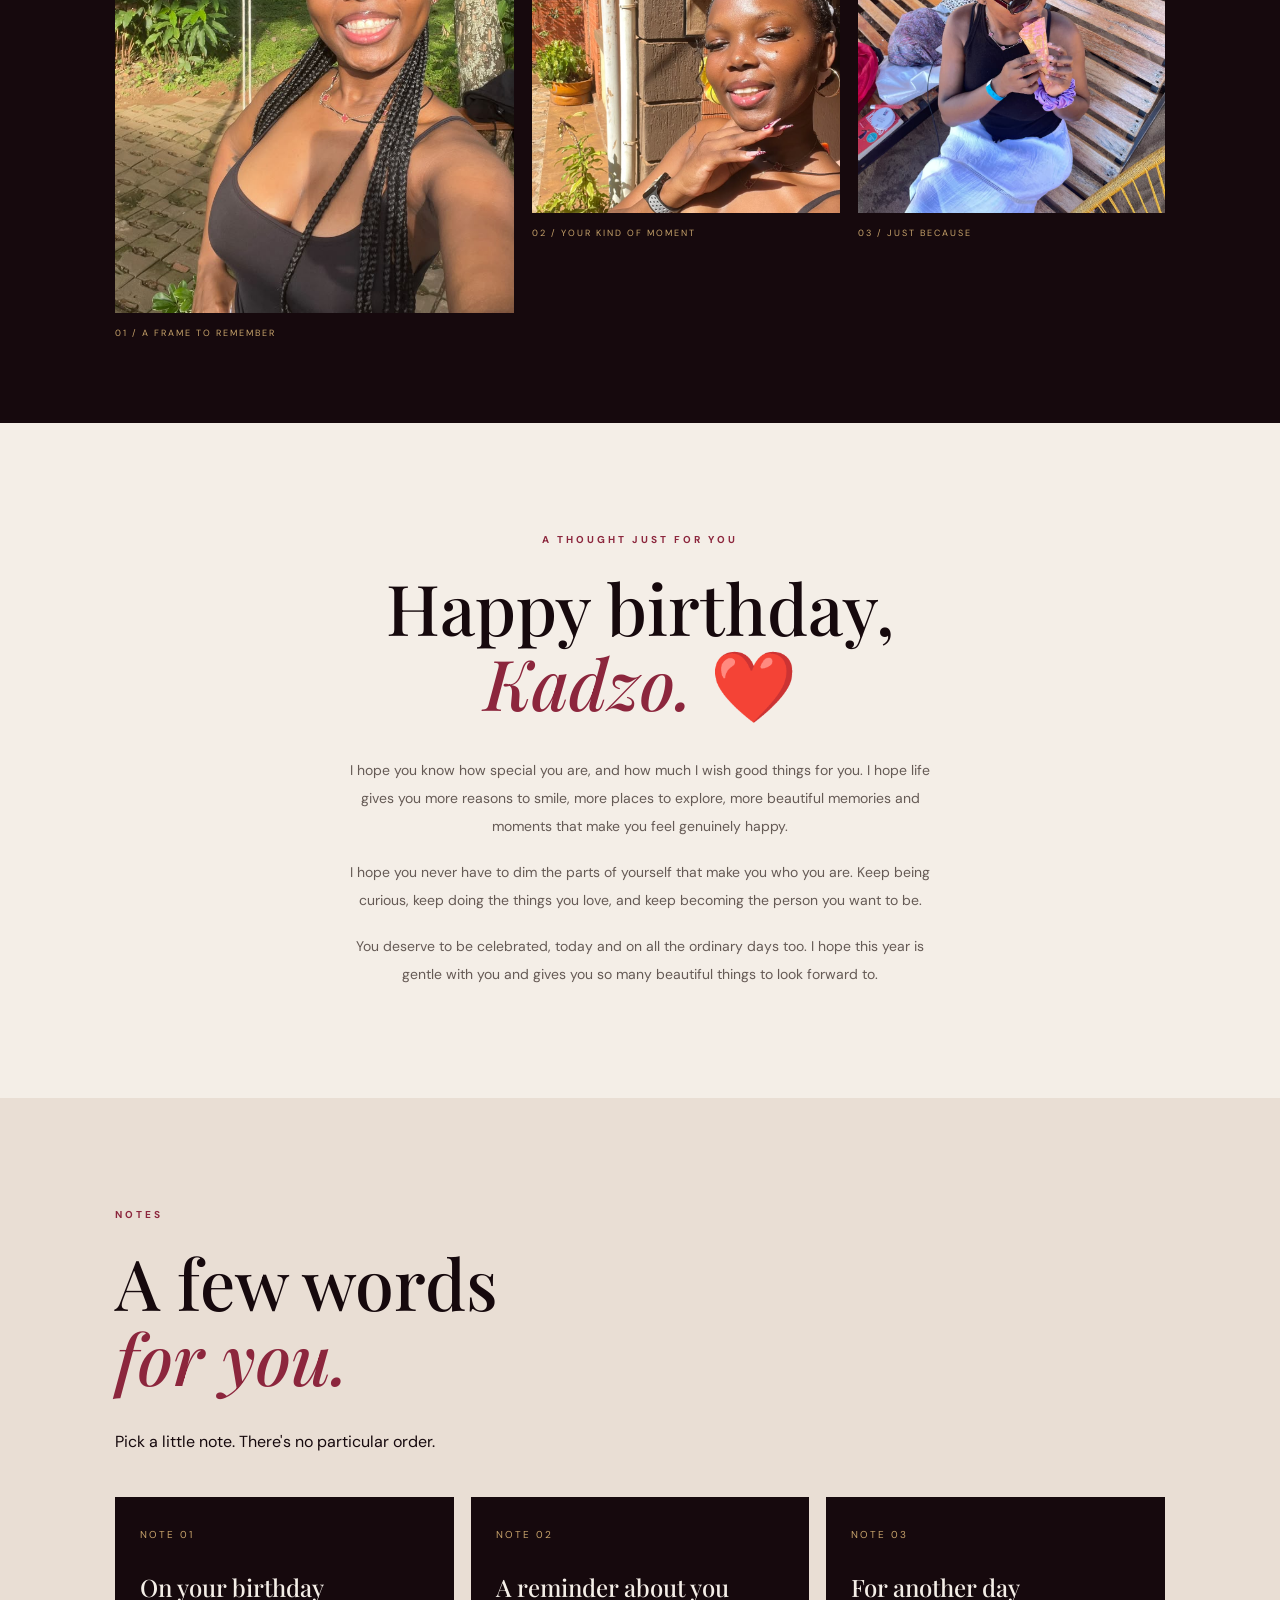
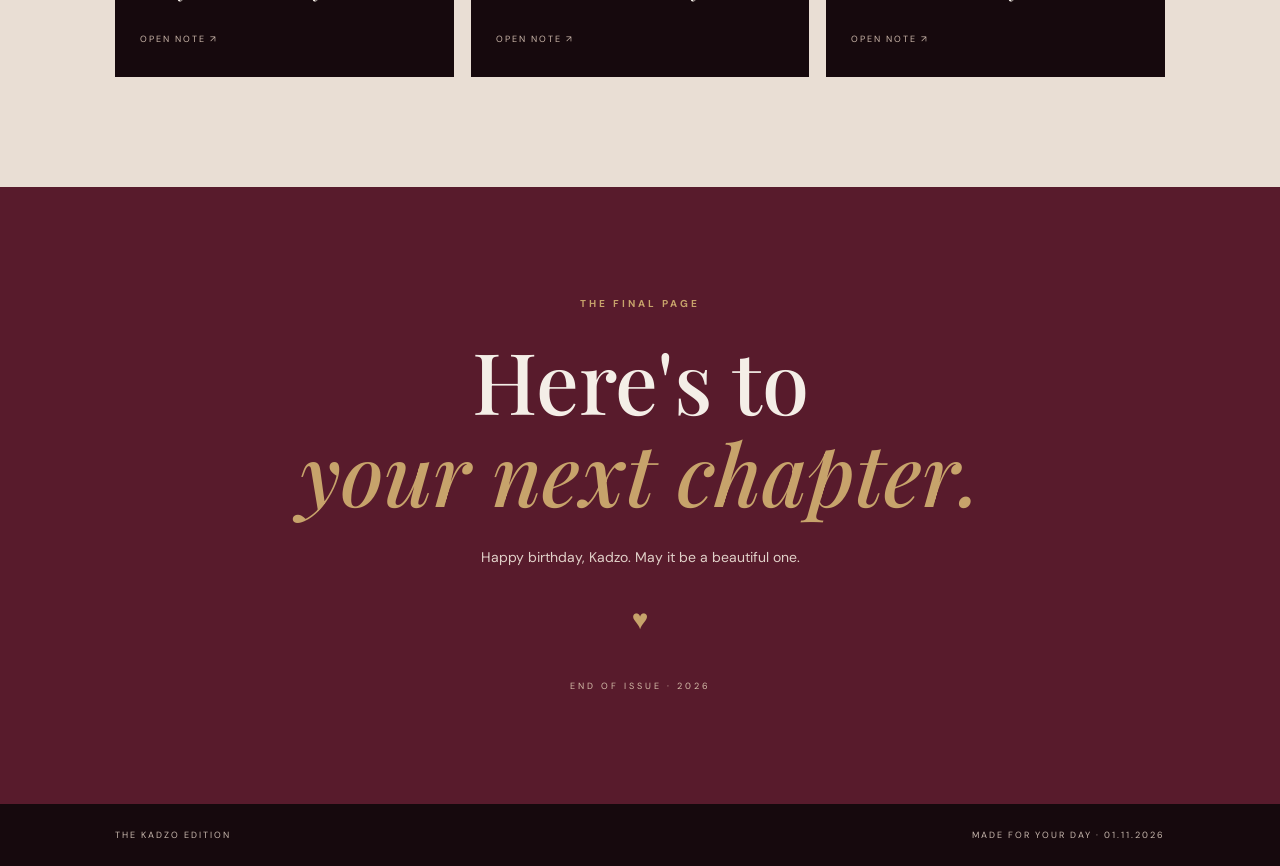
==== commit 68332882: "Update index.html" ====
--- a/index.html
+++ b/index.html
@@ -10,36 +10,35 @@
 </head>
 <body>
 
-  <!-- Welcome screen -->
   <div class="welcome-screen" id="welcomeScreen">
     <div class="welcome-content">
       <p class="eyebrow">A LITTLE SOMETHING FOR YOU</p>
       <h1>For Kadzo.</h1>
-      <p class="welcome-subtitle">A little page dedicated to your day.</p>
-      <button id="enterSite" class="main-button">ENTER YOUR DAY <span>↗</span></button>
-      <p class="welcome-footer">MADE WITH LOVE · NOVEMBER 1</p>
+      <p>A little page dedicated to your day.</p>
+      <button id="enterSite" class="main-button">
+        ENTER YOUR DAY ↗
+      </button>
+      <small>MADE WITH LOVE · NOVEMBER 1</small>
     </div>
   </div>
 
-  <!-- Music -->
   <audio id="birthdayMusic" loop preload="auto">
     <source src="fire-on-fire.mp3" type="audio/mpeg">
   </audio>
 
   <div class="music-player" id="musicPlayer">
-    <span class="music-icon" id="musicIndicator">♫</span>
-    <span class="music-label">A LITTLE SOUNDTRACK</span>
+    <span>♫</span>
+    <small>A LITTLE SOUNDTRACK</small>
     <button id="musicToggle" aria-label="Play music">▶</button>
   </div>
 
   <header class="topbar">
-    <a href="#home" class="brand">THE KADZO EDITION</a>
+    <a href="#home">THE KADZO EDITION</a>
     <span>01 NOVEMBER 2026</span>
   </header>
 
   <main id="home">
 
-    <!-- Cover -->
     <section class="hero section-padding">
       <div class="hero-text">
         <p class="eyebrow">SPECIAL EDITION · VOL. 01</p>
@@ -50,21 +49,21 @@
         </p>
         <a href="#birthday" class="text-link">TURN THE PAGE ↓</a>
       </div>
+
       <div class="hero-image">
         <img src="kadzo 2.jpg" alt="Kadzo">
-        <span class="image-caption">THE BIRTHDAY ISSUE · 2026</span>
-      </div>
-      <div class="hero-number">01</div>
+        <span>THE BIRTHDAY ISSUE · 2026</span>
+      </div>
     </section>
 
     <div class="marquee">
-      <div>HAPPY BIRTHDAY · HAPPY BIRTHDAY · HAPPY BIRTHDAY · HAPPY BIRTHDAY ·</div>
+      HAPPY BIRTHDAY · HAPPY BIRTHDAY · HAPPY BIRTHDAY ·
     </div>
 
-    <!-- Birthday message -->
     <section class="birthday-section section-padding" id="birthday">
-      <p class="eyebrow">CHAPTER ONE · THE OCCASION</p>
+      <p class="eyebrow">THE OCCASION</p>
       <h2>Today, the spotlight<br>is <em>all yours.</em></h2>
+
       <div class="birthday-copy">
         <p>
           Another year of being you. Another year of new experiences,
@@ -76,19 +75,16 @@
           life can be.
         </p>
       </div>
+
       <div class="birthday-date">
-        <span>01</span>
-        <div>
-          <strong>NOVEMBER</strong>
-          <small>YOUR DAY · 2026</small>
-        </div>
-      </div>
-    </section>
-
-    <!-- Feature -->
+        <strong>01</strong>
+        <span>NOVEMBER<br>YOUR DAY · 2026</span>
+      </div>
+    </section>
+
     <section class="feature-section">
       <div class="feature-image">
-        <img src="kadzo 3.jpg" alt="A moment worth remembering">
+        <img src="kadzo 3.jpg" alt="Kadzo">
       </div>
       <div class="feature-copy">
         <p class="eyebrow">THE PERSON BEHIND THE PICTURES</p>
@@ -101,28 +97,27 @@
       </div>
     </section>
 
-    <!-- Interests -->
     <section class="interests-section section-padding">
-      <p class="eyebrow">CHAPTER TWO · THINGS TO LOVE</p>
+      <p class="eyebrow">HER WORLD</p>
       <h2>A few things that<br>make life <em>beautiful.</em></h2>
 
       <div class="interest-grid">
-        <article class="interest-card">
+        <article>
           <span>01</span>
           <h3>Good music</h3>
           <p>Songs that say what words sometimes cannot.</p>
         </article>
-        <article class="interest-card">
+        <article>
           <span>02</span>
           <h3>New places</h3>
-          <p>More exploring, more discovering, more stories.</p>
-        </article>
-        <article class="interest-card">
+          <p>More exploring, discovering and new stories.</p>
+        </article>
+        <article>
           <span>03</span>
           <h3>Little moments</h3>
           <p>The ordinary days that become favourite memories.</p>
         </article>
-        <article class="interest-card">
+        <article>
           <span>04</span>
           <h3>Personal style</h3>
           <p>Being yourself without needing to explain it.</p>
@@ -130,48 +125,51 @@
       </div>
     </section>
 
-    <!-- Photo diary -->
     <section class="gallery-section section-padding">
-      <p class="eyebrow">CHAPTER THREE · PHOTO DIARY</p>
+      <p class="eyebrow">THE PHOTO DIARY</p>
       <h2>Moments worth<br><em>keeping.</em></h2>
 
       <div class="gallery-grid">
         <figure class="gallery-large">
-          <img src="kadzo 5.jpg" alt="Kadzo photo diary">
+          <img src="kadzo 5.jpg" alt="Kadzo photo">
           <figcaption>01 / A FRAME TO REMEMBER</figcaption>
         </figure>
+
         <figure>
-          <img src="kadzo 6.jpg" alt="Kadzo photo diary">
+          <img src="kadzo 6.jpg" alt="Kadzo photo">
           <figcaption>02 / YOUR KIND OF MOMENT</figcaption>
         </figure>
+
         <figure>
-          <img src="kadzo 8.jpg" alt="Kadzo photo diary">
+          <img src="kadzo 8.jpg" alt="Kadzo photo">
           <figcaption>03 / JUST BECAUSE</figcaption>
         </figure>
       </div>
     </section>
 
-    <!-- Quiet message -->
     <section class="quiet-section section-padding">
-      <p class="eyebrow">A LITTLE REMINDER</p>
-      <h2>For the days<br>that aren't <em>special.</em></h2>
-      <p>
-        Not every day will be a celebration. Some days will be quiet,
-        some will be difficult, and some will feel like nothing
-        particularly special happened.
-      </p>
-      <p>
-        I hope you find reasons to smile even on those days.
-        I hope you keep looking forward to things, taking chances,
-        and giving yourself room to grow.
-      </p>
-    </section>
-
-    <!-- Notes -->
+      <p class="eyebrow">A THOUGHT JUST FOR YOU</p>
+      <h2>Happy birthday,<br><em>Kadzo.</em> ❤️</h2>
+
+      <div class="birthday-copy personal-message">
+        <p>
+          I hope you know how special you are, and how much I wish good things for you. I hope life gives you more reasons to smile, more places to explore, more beautiful memories and moments that make you feel genuinely happy.
+        </p>
+
+        <p>
+          I hope you never have to dim the parts of yourself that make you who you are. Keep being curious, keep doing the things you love, and keep becoming the person you want to be.
+        </p>
+
+        <p>
+          You deserve to be celebrated, today and on all the ordinary days too. I hope this year is gentle with you and gives you so many beautiful things to look forward to.
+        </p>
+      </div>
+    </section>
+
     <section class="notes-section section-padding">
-      <p class="eyebrow">CHAPTER FOUR · OPEN WHENEVER</p>
+      <p class="eyebrow">NOTES</p>
       <h2>A few words<br><em>for you.</em></h2>
-      <p class="notes-intro">Pick a little note. There's no particular order.</p>
+      <p>Pick a little note. There's no particular order.</p>
 
       <div class="notes-grid">
         <button class="note-card" data-note="birthday">
@@ -179,11 +177,13 @@
           <strong>On your birthday</strong>
           <small>OPEN NOTE ↗</small>
         </button>
+
         <button class="note-card" data-note="appreciation">
           <span>NOTE 02</span>
           <strong>A reminder about you</strong>
           <small>OPEN NOTE ↗</small>
         </button>
+
         <button class="note-card" data-note="random">
           <span>NOTE 03</span>
           <strong>For another day</strong>
@@ -192,9 +192,8 @@
       </div>
     </section>
 
-    <!-- Closing -->
     <section class="closing-section section-padding">
-      <p class="eyebrow">THE LAST PAGE</p>
+      <p class="eyebrow">THE FINAL PAGE</p>
       <h2>Here's to<br><em>your next chapter.</em></h2>
       <p>Happy birthday, Kadzo. May it be a beautiful one.</p>
       <span class="closing-heart">♥</span>
@@ -208,10 +207,9 @@
     <span>MADE FOR YOUR DAY · 01.11.2026</span>
   </footer>
 
-  <!-- Notes popup -->
   <div class="modal" id="noteModal" aria-hidden="true">
     <div class="modal-content">
-      <button class="modal-close" id="close-modal" aria-label="Close">×</button>
+      <button class="modal-close" id="close-modal">×</button>
       <p class="eyebrow">A LITTLE NOTE FOR YOU</p>
       <h2 id="noteTitle"></h2>
       <p id="noteText"></p>
--- a/style.css
+++ b/style.css
@@ -1,13 +1,12 @@
+@import url('https://fonts.googleapis.com/css2?family=DM+Sans:wght@400;500;600;700&family=Playfair+Display:ital,wght@0,500;0,600;0,700;1,500;1,600&display=swap');
+
 :root {
-  --black: #111;
-  --dark: #191516;
-  --maroon: #541c2a;
-  --deep-maroon: #35121b;
-  --wine: #762d40;
-  --cream: #f5f0e9;
-  --gold: #b89a79;
-  --muted: #a69a94;
-  --line: #443238;
+  --black: #16090d;
+  --wine: #581b2c;
+  --red: #8c263d;
+  --cream: #f4eee7;
+  --gold: #c7a36b;
+  --muted: #a99b91;
 }
 
 * {
@@ -16,718 +15,691 @@
   box-sizing: border-box;
 }
 
-html { scroll-behavior: smooth; }
+html {
+  scroll-behavior: smooth;
+}
 
 body {
-  background: var(--black);
-  color: var(--cream);
-  font-family: "DM Sans", sans-serif;
-  line-height: 1.7;
-}
-
-a { color: inherit; text-decoration: none; }
-button { font: inherit; }
-img { width: 100%; height: 100%; display: block; object-fit: cover; }
+  background: var(--cream);
+  color: var(--black);
+  font-family: 'DM Sans', sans-serif;
+}
+
+button, a {
+  font: inherit;
+}
+
+a {
+  color: inherit;
+  text-decoration: none;
+}
+
+img {
+  width: 100%;
+  height: 100%;
+  object-fit: cover;
+  display: block;
+}
+
+.section-padding {
+  padding: 110px 9%;
+}
 
 .eyebrow {
-  color: var(--gold);
+  color: var(--red);
   font-size: 10px;
   font-weight: 700;
   letter-spacing: 3px;
-  margin-bottom: 20px;
-}
-
-.announcement {
-  min-height: 35px;
-  padding: 8px 5%;
-  background: var(--maroon);
+  margin-bottom: 24px;
+}
+
+h1, h2 {
+  font-family: 'Playfair Display', serif;
+  font-weight: 500;
+  line-height: 1.08;
+}
+
+h1 em, h2 em {
+  color: var(--red);
+  font-weight: 500;
+}
+
+.topbar {
+  background: var(--black);
+  color: var(--cream);
+  padding: 22px 9%;
   display: flex;
   justify-content: space-between;
   align-items: center;
-  gap: 12px;
+  font-size: 10px;
+  letter-spacing: 2px;
+}
+
+.brand {
+  font-weight: 700;
+}
+
+.hero {
+  min-height: 670px;
+  background: var(--black);
+  color: var(--cream);
+  display: grid;
+  grid-template-columns: 1.1fr 0.9fr;
+  align-items: center;
+  gap: 60px;
+  position: relative;
+  overflow: hidden;
+}
+
+.hero h1 {
+  font-size: clamp(55px, 8vw, 105px);
+  margin-bottom: 30px;
+}
+
+.hero h1 em {
+  color: var(--gold);
+}
+
+.hero-description {
+  max-width: 400px;
+  color: #c5b9b1;
+  font-size: 14px;
+  line-height: 1.9;
+  margin-bottom: 35px;
+}
+
+.hero .eyebrow {
+  color: var(--gold);
+}
+
+.hero-image {
+  height: 470px;
+  position: relative;
+}
+
+.hero-image img {
+  object-position: center;
+}
+
+.image-caption {
+  position: absolute;
+  bottom: 15px;
+  left: 15px;
+  background: var(--black);
+  color: white;
+  padding: 10px 13px;
   font-size: 9px;
   letter-spacing: 2px;
-  font-weight: 700;
-}
-
-.topbar {
-  min-height: 75px;
-  padding: 15px 7%;
-  display: flex;
-  justify-content: space-between;
+}
+
+.text-link {
+  color: var(--gold);
+  font-size: 11px;
+  letter-spacing: 2px;
+  border-bottom: 1px solid var(--gold);
+  padding-bottom: 8px;
+}
+
+.hero-number {
+  position: absolute;
+  bottom: 25px;
+  left: 9%;
+  color: #ffffff30;
+  font-family: 'Playfair Display', serif;
+  font-size: 35px;
+}
+
+.marquee {
+  overflow: hidden;
+  background: var(--wine);
+  color: var(--cream);
+  padding: 18px 0;
+  white-space: nowrap;
+  font-family: 'Playfair Display', serif;
+  font-size: 17px;
+  letter-spacing: 5px;
+}
+
+.marquee div {
+  animation: moveText 25s linear infinite;
+}
+
+@keyframes moveText {
+  from { transform: translateX(0); }
+  to { transform: translateX(-30%); }
+}
+
+.birthday-section {
+  text-align: center;
+  background: var(--cream);
+}
+
+.birthday-section h2,
+.interests-section h2,
+.gallery-section h2,
+.notes-section h2,
+.quiet-section h2 {
+  font-size: clamp(42px, 6vw, 70px);
+  margin-bottom: 35px;
+}
+
+.birthday-copy {
+  max-width: 590px;
+  margin: auto;
+  color: #655a55;
+  line-height: 2;
+  font-size: 14px;
+}
+
+.birthday-copy p + p {
+  margin-top: 18px;
+}
+
+.birthday-date {
+  display: inline-flex;
   align-items: center;
-  border-bottom: 1px solid var(--line);
-}
-
-.logo {
-  font-family: "Playfair Display", serif;
-  font-size: 32px;
-  font-weight: 700;
-}
-
-.logo span { color: var(--gold); }
-
-.edition-name, .top-link {
+  gap: 15px;
+  text-align: left;
+  margin-top: 45px;
+  padding: 17px 28px;
+  border: 1px solid #d8c9bc;
+}
+
+.birthday-date > span {
+  font-family: 'Playfair Display', serif;
+  font-size: 50px;
+  color: var(--red);
+}
+
+.birthday-date strong,
+.birthday-date small {
+  display: block;
+  letter-spacing: 2px;
   font-size: 10px;
-  letter-spacing: 2px;
-  font-weight: 700;
-}
-
-.top-link { color: var(--gold); }
-
-.cover {
-  padding: 25px 7% 20px;
-  min-height: 680px;
-  display: flex;
-  flex-direction: column;
-  justify-content: space-between;
-}
-
-.cover-top, .cover-bottom {
-  display: flex;
-  justify-content: space-between;
-  gap: 12px;
-  color: var(--muted);
-  font-size: 9px;
-  letter-spacing: 2px;
-}
-
-.cover-content {
-  display: grid;
-  grid-template-columns: 1.1fr .9fr;
-  align-items: center;
-  gap: 6%;
-  padding: 55px 0;
-}
-
-.cover h1 {
-  font-family: "Playfair Display", serif;
-  font-size: clamp(85px, 15vw, 190px);
-  line-height: .85;
-  letter-spacing: -8px;
-}
-
-.cover h1 span { color: var(--wine); }
-
-.cover-description {
-  max-width: 380px;
-  margin: 30px 0;
-  color: #c6bab5;
-  font-size: 15px;
-}
-
-.primary-button {
-  display: inline-flex;
-  gap: 25px;
-  align-items: center;
-  padding: 15px 20px;
-  background: var(--maroon);
-  font-size: 10px;
-  font-weight: 700;
-  letter-spacing: 1.5px;
-  transition: .3s;
-}
-
-.primary-button:hover, .welcome-button:hover {
-  background: var(--wine);
-  transform: translateY(-3px);
-}
-
-.primary-button span {
-  color: var(--gold);
-  font-size: 17px;
-}
-
-.cover-image {
-  height: 460px;
-  max-width: 420px;
-  width: 100%;
-  position: relative;
-  justify-self: end;
-  background: var(--deep-maroon);
-}
-
-.cover-image img, .feature-image img { filter: saturate(.8); }
-
-.image-label {
-  position: absolute;
-  bottom: 18px;
-  left: 18px;
-  background: var(--black);
-  padding: 9px 13px;
-  font-size: 9px;
-  letter-spacing: 2px;
-}
-
-.cover-bottom {
-  border-top: 1px solid var(--line);
-  padding-top: 18px;
-}
-
-.section-padding { padding: 110px 9%; }
-.section-number { color: var(--muted); font-size: 10px; letter-spacing: 2px; }
-
-.story {
-  background: var(--cream);
-  color: var(--black);
-}
-
-.story .eyebrow, .gallery-section .eyebrow { color: var(--maroon); }
-
-.story-grid {
-  display: grid;
-  grid-template-columns: 1.2fr .8fr;
-  gap: 10%;
-  margin-top: 55px;
-  align-items: center;
-}
-
-h2 {
-  font-family: "Playfair Display", serif;
-  font-size: clamp(42px, 6vw, 76px);
-  line-height: 1.12;
-  font-weight: 500;
-  letter-spacing: -2px;
-}
-
-h2 em { color: var(--maroon); font-weight: 500; }
-
-.story-copy {
-  max-width: 440px;
-  color: #625a56;
-  font-size: 15px;
-}
-
-.signature {
-  margin-top: 30px;
-  color: var(--maroon);
-  font-family: "Playfair Display", serif;
-  font-style: italic;
-}
-
-.feature {
+}
+
+.birthday-date small {
+  color: #85766d;
+  margin-top: 6px;
+}
+
+.feature-section {
   display: grid;
   grid-template-columns: 1fr 1fr;
-  gap: 10%;
-  align-items: center;
+  background: var(--wine);
+  color: var(--cream);
+  min-height: 550px;
 }
 
 .feature-image {
-  height: 520px;
-  background: var(--deep-maroon);
-}
-
-.feature-text h2 { margin-bottom: 25px; }
-
-.feature-text > p:not(.eyebrow) {
-  color: #bfb3ae;
+  height: 550px;
+}
+
+.feature-copy {
+  padding: 80px 12%;
+  align-self: center;
+}
+
+.feature-copy .eyebrow {
+  color: var(--gold);
+}
+
+.feature-copy h2 {
+  font-size: clamp(45px, 6vw, 72px);
+  margin-bottom: 28px;
+}
+
+.feature-copy h2 em {
+  color: var(--gold);
+}
+
+.feature-copy p:last-child {
+  color: #dfd0c9;
   font-size: 14px;
-}
-
-.feature-line, .closing-line {
-  height: 1px;
-  width: 70px;
-  background: var(--gold);
-  margin: 30px 0;
-}
-
-.feature-text .feature-quote {
-  color: var(--gold);
-  font-family: "Playfair Display", serif;
-  font-size: 21px;
-  font-style: italic;
-}
-
-.interests { background: var(--deep-maroon); }
-
-.section-heading {
-  display: flex;
-  justify-content: space-between;
-  align-items: end;
-  gap: 20px;
-  margin-bottom: 55px;
-}
-
-.section-heading h2 { font-size: clamp(40px, 6vw, 65px); }
-.section-heading .section-number { padding-bottom: 10px; }
+  line-height: 2;
+  max-width: 390px;
+}
+
+.interests-section {
+  background: #e9ded4;
+}
 
 .interest-grid {
   display: grid;
   grid-template-columns: repeat(4, 1fr);
-  border-top: 1px solid #70414c;
-  border-bottom: 1px solid #70414c;
+  gap: 15px;
+  margin-top: 55px;
 }
 
 .interest-card {
-  min-height: 240px;
-  padding: 25px 20px;
-  border-right: 1px solid #70414c;
-  position: relative;
-}
-
-.interest-card:last-child { border-right: 0; }
-
-.interest-number {
-  color: #c69b9e;
-  font-size: 10px;
-  letter-spacing: 2px;
-}
-
-.interest-icon {
-  display: block;
-  color: var(--gold);
-  font-size: 35px;
-  margin: 30px 0 15px;
+  background: var(--cream);
+  padding: 30px 23px;
+  min-height: 190px;
+  border-top: 2px solid var(--red);
+}
+
+.interest-card span {
+  color: var(--gold);
+  font-size: 12px;
 }
 
 .interest-card h3 {
-  font-family: "Playfair Display", serif;
-  font-size: 25px;
+  font-family: 'Playfair Display', serif;
+  font-size: 23px;
+  margin: 23px 0 12px;
   font-weight: 500;
 }
 
 .interest-card p {
-  color: #c5b2b2;
+  color: #776a62;
   font-size: 12px;
-  margin-top: 8px;
+  line-height: 1.8;
 }
 
 .gallery-section {
-  background: var(--cream);
-  color: var(--black);
+  background: var(--black);
+  color: var(--cream);
+}
+
+.gallery-section .eyebrow {
+  color: var(--gold);
+}
+
+.gallery-section h2 em {
+  color: var(--gold);
 }
 
 .gallery-grid {
   display: grid;
   grid-template-columns: 1.3fr 1fr 1fr;
-  gap: 15px;
-}
-
-.gallery-item {
-  height: 340px;
-  position: relative;
-  overflow: hidden;
-  background: #d7c9c3;
-}
-
-.gallery-large { height: 420px; }
-
-.gallery-item img { transition: transform .5s; }
-.gallery-item:hover img { transform: scale(1.04); }
-
-.gallery-item span {
-  position: absolute;
-  bottom: 15px;
-  left: 15px;
-  padding: 8px 12px;
-  background: var(--black);
-  color: var(--cream);
+  gap: 18px;
+  align-items: start;
+  margin-top: 50px;
+}
+
+.gallery-grid figure {
+  height: 370px;
+}
+
+.gallery-grid .gallery-large {
+  height: 470px;
+}
+
+.gallery-grid figcaption {
+  color: var(--gold);
   font-size: 9px;
   letter-spacing: 2px;
+  padding-top: 14px;
 }
 
 .quiet-section {
-  background: var(--dark);
   text-align: center;
-  border-top: 1px solid var(--line);
-  border-bottom: 1px solid var(--line);
-}
-
-.quiet-content { max-width: 680px; margin: 0 auto; }
-
-.quiet-symbol {
-  display: block;
-  color: var(--gold);
-  font-size: 38px;
-  margin-bottom: 25px;
-}
-
-.quiet-content h2 { margin-bottom: 30px; }
-
-.quiet-content > p:not(.eyebrow) {
-  color: #c6bab5;
+  background: var(--cream);
+}
+
+.quiet-section > p:not(.eyebrow) {
+  max-width: 590px;
+  margin: 20px auto 0;
+  color: #655a55;
   font-size: 14px;
   line-height: 2;
-  white-space: pre-line;
-}
-
-.quiet-signature {
-  display: block;
-  margin-top: 30px;
-  color: var(--gold);
-  font-family: "Playfair Display", serif;
-  font-style: italic;
-  font-size: 15px;
-}
-
-.notes-section { background: var(--black); }
-
-.notes-heading {
-  text-align: center;
-  max-width: 650px;
-  margin: 0 auto 55px;
-}
-
-.notes-heading h2 { font-size: clamp(38px, 5vw, 60px); }
-
-.notes-heading > p:last-child {
-  color: var(--muted);
-  margin-top: 18px;
+}
+
+.notes-section {
+  background: #e9ded4;
+}
+
+.notes-intro {
+  color: #776a62;
   font-size: 13px;
+  margin-top: -15px;
 }
 
 .notes-grid {
   display: grid;
   grid-template-columns: repeat(3, 1fr);
-  gap: 15px;
+  gap: 17px;
+  margin-top: 45px;
 }
 
 .note-card {
-  position: relative;
-  min-height: 240px;
-  padding: 28px;
+  background: var(--black);
+  color: var(--cream);
+  border: 0;
   text-align: left;
-  border: 1px solid var(--line);
-  background: #1a1517;
-  color: var(--cream);
+  padding: 30px 25px;
+  min-height: 180px;
   cursor: pointer;
-  transition: .3s;
+  transition: transform 0.25s, background 0.25s;
 }
 
 .note-card:hover {
-  background: var(--deep-maroon);
-  border-color: var(--gold);
-  transform: translateY(-5px);
-}
-
-.note-symbol {
-  position: absolute;
-  top: 20px;
-  right: 20px;
-  color: var(--muted);
+  transform: translateY(-6px);
+  background: var(--wine);
+}
+
+.note-card span,
+.note-card strong,
+.note-card small {
+  display: block;
+}
+
+.note-card span {
+  color: var(--gold);
   font-size: 10px;
   letter-spacing: 2px;
 }
 
-.note-icon {
-  display: block;
-  font-size: 30px;
-  color: var(--gold);
-  margin-bottom: 30px;
-}
-
 .note-card strong {
-  display: block;
-  font-family: "Playfair Display", serif;
+  font-family: 'Playfair Display', serif;
   font-size: 24px;
   font-weight: 500;
+  margin: 30px 0;
 }
 
 .note-card small {
+  font-size: 9px;
+  letter-spacing: 2px;
+  color: #cbb7aa;
+}
+
+.closing-section {
+  text-align: center;
+  background: var(--wine);
+  color: var(--cream);
+}
+
+.closing-section .eyebrow {
+  color: var(--gold);
+}
+
+.closing-section h2 {
+  font-size: clamp(50px, 7vw, 85px);
+}
+
+.closing-section h2 em {
+  color: var(--gold);
+}
+
+.closing-section > p:not(.eyebrow) {
+  margin-top: 30px;
+  color: #e1d1c9;
+  font-size: 14px;
+}
+
+.closing-heart {
   display: block;
-  color: var(--muted);
-  margin-top: 7px;
-  font-size: 11px;
-}
-
-.note-open {
-  display: block;
-  margin-top: 25px;
-  color: var(--gold);
+  color: var(--gold);
+  font-size: 28px;
+  margin: 35px 0;
+}
+
+.closing-section > small {
   font-size: 9px;
-  letter-spacing: 2px;
-  font-weight: 700;
-}
-
-.closing {
-  text-align: center;
-  background: var(--maroon);
-  padding-top: 120px;
-  padding-bottom: 120px;
-}
-
-.closing h2 { font-size: clamp(55px, 9vw, 105px); }
-.closing h2 em { color: var(--gold); }
-.closing .eyebrow { color: #e2c6b8; }
-.closing-line { margin: 35px auto; background: var(--gold); }
-
-.closing > p:not(.eyebrow) {
-  color: #e8d9d4;
-  font-size: 14px;
-}
-
-.closing-signature {
-  display: block;
-  margin-top: 25px;
-  font-family: "Playfair Display", serif;
-  font-style: italic;
-  color: var(--gold);
-}
-
-.footer {
-  padding: 25px 7%;
+  letter-spacing: 3px;
+  color: #d4bda9;
+}
+
+footer {
+  background: var(--black);
+  color: #c8b8ae;
   display: flex;
   justify-content: space-between;
-  gap: 15px;
-  color: var(--muted);
+  padding: 25px 9%;
+  font-size: 9px;
+  letter-spacing: 2px;
+}
+
+/* Welcome screen */
+.welcome-screen {
+  position: fixed;
+  inset: 0;
+  z-index: 1000;
+  display: flex;
+  justify-content: center;
+  align-items: center;
+  text-align: center;
+  background: var(--black);
+  color: var(--cream);
+  padding: 25px;
+  transition: opacity 0.7s ease, visibility 0.7s ease;
+}
+
+.welcome-screen.hide {
+  opacity: 0;
+  visibility: hidden;
+  pointer-events: none;
+}
+
+.welcome-content h1 {
+  font-size: clamp(60px, 12vw, 100px);
+  margin-bottom: 20px;
+}
+
+.welcome-content h1 em {
+  color: var(--gold);
+}
+
+.welcome-content .eyebrow {
+  color: var(--gold);
+}
+
+.welcome-subtitle {
+  color: #c7b8ae;
+  font-size: 13px;
+  margin-bottom: 40px;
+}
+
+.main-button {
+  background: var(--red);
+  color: white;
+  border: 1px solid var(--gold);
+  padding: 17px 28px;
+  letter-spacing: 2px;
+  font-size: 10px;
+  cursor: pointer;
+  transition: background 0.2s;
+}
+
+.main-button:hover {
+  background: var(--wine);
+}
+
+.main-button span {
+  margin-left: 15px;
+}
+
+.welcome-footer {
+  color: #9b8b82;
+  font-size: 9px;
+  letter-spacing: 2px;
+  margin-top: 55px;
+}
+
+/* Floating music player */
+.music-player {
+  position: fixed;
+  z-index: 100;
+  bottom: 22px;
+  right: 22px;
+  background: var(--black);
+  color: var(--cream);
+  display: flex;
+  align-items: center;
+  gap: 13px;
+  padding: 10px 15px;
+  border: 1px solid var(--gold);
+  opacity: 0;
+  visibility: hidden;
+  transform: translateY(12px);
+  transition: 0.3s;
+}
+
+.music-player.visible {
+  opacity: 1;
+  visibility: visible;
+  transform: translateY(0);
+}
+
+.music-icon {
+  color: var(--gold);
+  font-size: 18px;
+}
+
+.music-label {
   font-size: 9px;
   letter-spacing: 1.5px;
 }
 
+.music-player button {
+  border: 0;
+  border-radius: 50%;
+  width: 34px;
+  height: 34px;
+  background: var(--red);
+  color: white;
+  cursor: pointer;
+  font-size: 13px;
+}
+
+/* Notes popup */
 .modal {
   position: fixed;
   inset: 0;
   z-index: 1100;
-  display: none;
+  background: #000b;
+  display: flex;
+  justify-content: center;
   align-items: center;
-  justify-content: center;
   padding: 20px;
-  background: rgba(0,0,0,.85);
-}
-
-.modal.show { display: flex; }
+  opacity: 0;
+  visibility: hidden;
+  transition: 0.3s;
+}
+
+.modal.show {
+  opacity: 1;
+  visibility: visible;
+}
 
 .modal-content {
-  width: 100%;
-  max-width: 520px;
-  max-height: 85vh;
-  overflow: auto;
-  padding: 55px 45px;
+  background: var(--cream);
+  width: min(520px, 100%);
+  padding: 55px 40px;
   position: relative;
-  background: var(--cream);
-  color: var(--black);
-  animation: appear .3s ease;
-}
-
-@keyframes appear {
-  from { opacity: 0; transform: translateY(15px); }
-  to { opacity: 1; transform: translateY(0); }
 }
 
 .modal-content h2 {
-  color: var(--maroon);
-  font-size: 40px;
+  font-size: 35px;
   margin-bottom: 22px;
-}
-
-.modal-content > p:not(.eyebrow) {
-  color: #625a56;
+  color: var(--wine);
+}
+
+.modal-content > p:last-child {
+  white-space: pre-line;
+  color: #655a55;
   font-size: 14px;
-  line-height: 1.9;
-  white-space: pre-line;
-}
-
-.modal-signature {
-  display: block;
-  margin-top: 30px;
-  color: var(--maroon);
-  font-family: "Playfair Display", serif;
-  font-style: italic;
+  line-height: 2;
 }
 
 .modal-close {
   position: absolute;
   top: 12px;
   right: 18px;
+  background: none;
   border: 0;
-  background: none;
   font-size: 30px;
   cursor: pointer;
-  color: var(--maroon);
-}
-
-.welcome-screen {
-  position: fixed;
-  inset: 0;
-  z-index: 1000;
-  min-height: 100vh;
-  display: flex;
-  align-items: center;
-  justify-content: center;
-  padding: 30px;
-  background: var(--black);
-  text-align: center;
-  transition: opacity .7s ease, visibility .7s ease;
-}
-
-.welcome-screen.hide {
-  opacity: 0;
-  visibility: hidden;
-  pointer-events: none;
-}
-
-.welcome-content {
-  width: 100%;
-  max-width: 650px;
-  padding: 55px 25px;
-  border: 1px solid var(--line);
-  position: relative;
-}
-
-.welcome-content:before, .welcome-content:after {
-  content: "";
-  position: absolute;
-  width: 45px;
-  height: 45px;
-  border-color: var(--wine);
-  border-style: solid;
-}
-
-.welcome-content:before {
-  top: -1px;
-  left: -1px;
-  border-width: 1px 0 0 1px;
-}
-
-.welcome-content:after {
-  bottom: -1px;
-  right: -1px;
-  border-width: 0 1px 1px 0;
-}
-
-.welcome-symbol {
-  color: var(--gold);
-  font-size: 42px;
-  margin-bottom: 18px;
-}
-
-.welcome-content h1 {
-  font-family: "Playfair Display", serif;
-  font-size: clamp(48px, 8vw, 82px);
-  font-weight: 500;
-  line-height: 1.08;
-  letter-spacing: -2px;
-  margin-bottom: 25px;
-}
-
-.welcome-content h1 em { color: var(--wine); }
-
-.welcome-description {
-  max-width: 390px;
-  margin: 0 auto 35px;
-  color: #c6bab5;
-  font-size: 14px;
-}
-
-.welcome-button {
-  display: inline-flex;
-  align-items: center;
-  justify-content: center;
-  gap: 25px;
-  padding: 16px 25px;
-  border: 0;
-  background: var(--maroon);
-  color: var(--cream);
-  font-size: 10px;
-  font-weight: 700;
-  letter-spacing: 2px;
-  cursor: pointer;
-  transition: .3s;
-}
-
-.welcome-button span { color: var(--gold); font-size: 17px; }
-
-.welcome-footer {
-  display: block;
-  margin-top: 45px;
-  color: var(--muted);
-  font-size: 9px;
-  letter-spacing: 2px;
-}
-
-.music-player {
-  position: fixed;
-  z-index: 1050;
-  right: 22px;
-  bottom: 22px;
-  display: flex;
-  align-items: center;
-  gap: 18px;
-  padding: 12px 16px;
-  background: #191516;
-  border: 1px solid var(--line);
-  box-shadow: 0 8px 30px rgba(0,0,0,.35);
-  opacity: 0;
-  visibility: hidden;
-  transform: translateY(15px);
-  transition: .4s ease;
-}
-
-.music-player.visible {
-  opacity: 1;
-  visibility: visible;
-  transform: translateY(0);
-}
-
-.music-details { display: flex; align-items: center; gap: 10px; }
-
-.music-details strong {
-  display: block;
-  color: var(--cream);
-  font-family: "Playfair Display", serif;
-  font-size: 14px;
-  font-weight: 500;
-}
-
-.music-details small {
-  display: block;
-  color: var(--muted);
-  font-size: 10px;
-}
-
-.music-indicator { color: var(--gold); font-size: 20px; }
-
-.music-toggle {
-  width: 35px;
-  height: 35px;
-  border: 1px solid var(--wine);
-  border-radius: 50%;
-  background: var(--maroon);
-  color: var(--cream);
-  font-size: 14px;
-  cursor: pointer;
-  transition: .3s;
-}
-
-.music-toggle:hover {
-  background: var(--wine);
-  transform: scale(1.06);
-}
-
-@media (max-width: 800px) {
-  .cover-content, .story-grid, .feature { grid-template-columns: 1fr; }
-  .cover-content { gap: 40px; }
-  .cover-image { justify-self: start; max-width: 100%; height: 420px; }
-  .story-grid { gap: 35px; }
-  .feature-image { height: 430px; }
-  .interest-grid { grid-template-columns: repeat(2, 1fr); }
-  .interest-card:nth-child(2) { border-right: 0; }
-  .interest-card:nth-child(1), .interest-card:nth-child(2) {
-    border-bottom: 1px solid #70414c;
-  }
-  .gallery-grid { grid-template-columns: 1fr 1fr; }
-  .gallery-large { grid-column: span 2; }
-  .notes-grid { grid-template-columns: 1fr; }
-  .note-card { min-height: 190px; }
-}
-
-@media (max-width: 500px) {
-  .announcement { font-size: 7px; letter-spacing: 1px; }
-  .topbar { padding: 12px 5%; }
-  .edition-name, .top-link { font-size: 8px; letter-spacing: 1px; }
-  .cover { padding-left: 6%; padding-right: 6%; min-height: auto; }
-  .cover-top, .cover-bottom { font-size: 7px; letter-spacing: 1px; }
-  .cover h1 { font-size: 100px; letter-spacing: -5px; }
-  .cover-image { height: 350px; }
-  .section-padding { padding: 75px 7%; }
-  .section-heading { display: block; }
-  .section-heading .section-number { display: block; margin-top: 20px; }
-  .gallery-grid { grid-template-columns: 1fr; }
-  .gallery-large { grid-column: auto; }
-  .gallery-item, .gallery-large { height: 350px; }
-  .footer { flex-direction: column; text-align: center; }
-  .modal-content { padding: 45px 25px; }
-  .welcome-content { padding: 45px 18px; }
-  .welcome-content h1 { font-size: 55px; }
-  .music-player { right: 12px; bottom: 12px; gap: 12px; padding: 9px 12px; }
-}
+  color: var(--wine);
+}
+
+/* Mobile */
+@media (max-width: 750px) {
+  .section-padding {
+    padding: 75px 7%;
+  }
+
+  .topbar {
+    padding: 18px 7%;
+    font-size: 8px;
+  }
+
+  .hero {
+    grid-template-columns: 1fr;
+    gap: 35px;
+    padding-top: 75px;
+  }
+
+  .hero-image {
+    height: 390px;
+  }
+
+  .hero-number {
+    display: none;
+  }
+
+  .feature-section {
+    grid-template-columns: 1fr;
+  }
+
+  .feature-image {
+    height: 400px;
+  }
+
+  .feature-copy {
+    padding: 65px 7%;
+  }
+
+  .interest-grid {
+    grid-template-columns: 1fr 1fr;
+  }
+
+  .gallery-grid {
+    grid-template-columns: 1fr 1fr;
+  }
+
+  .gallery-grid .gallery-large {
+    grid-column: 1 / -1;
+    height: 430px;
+  }
+
+  .gallery-grid figure {
+    height: 290px;
+  }
+
+  .notes-grid {
+    grid-template-columns: 1fr;
+  }
+
+  footer {
+    padding: 22px 7%;
+    gap: 15px;
+    flex-direction: column;
+    text-align: center;
+  }
+}
+
+@media (max-width: 400px) {
+  .music-player {
+    right: 10px;
+    bottom: 10px;
+    gap: 8px;
+    padding: 8px 10px;
+  }
+
+  .music-label {
+    font-size: 8px;
+  }
+
+  .gallery-grid {
+    grid-template-columns: 1fr;
+  }
+
+  .gallery-grid .gallery-large {
+    grid-column: auto;
+  }
+
+  .gallery-grid figure {
+    height: 370px;
+  }
+}
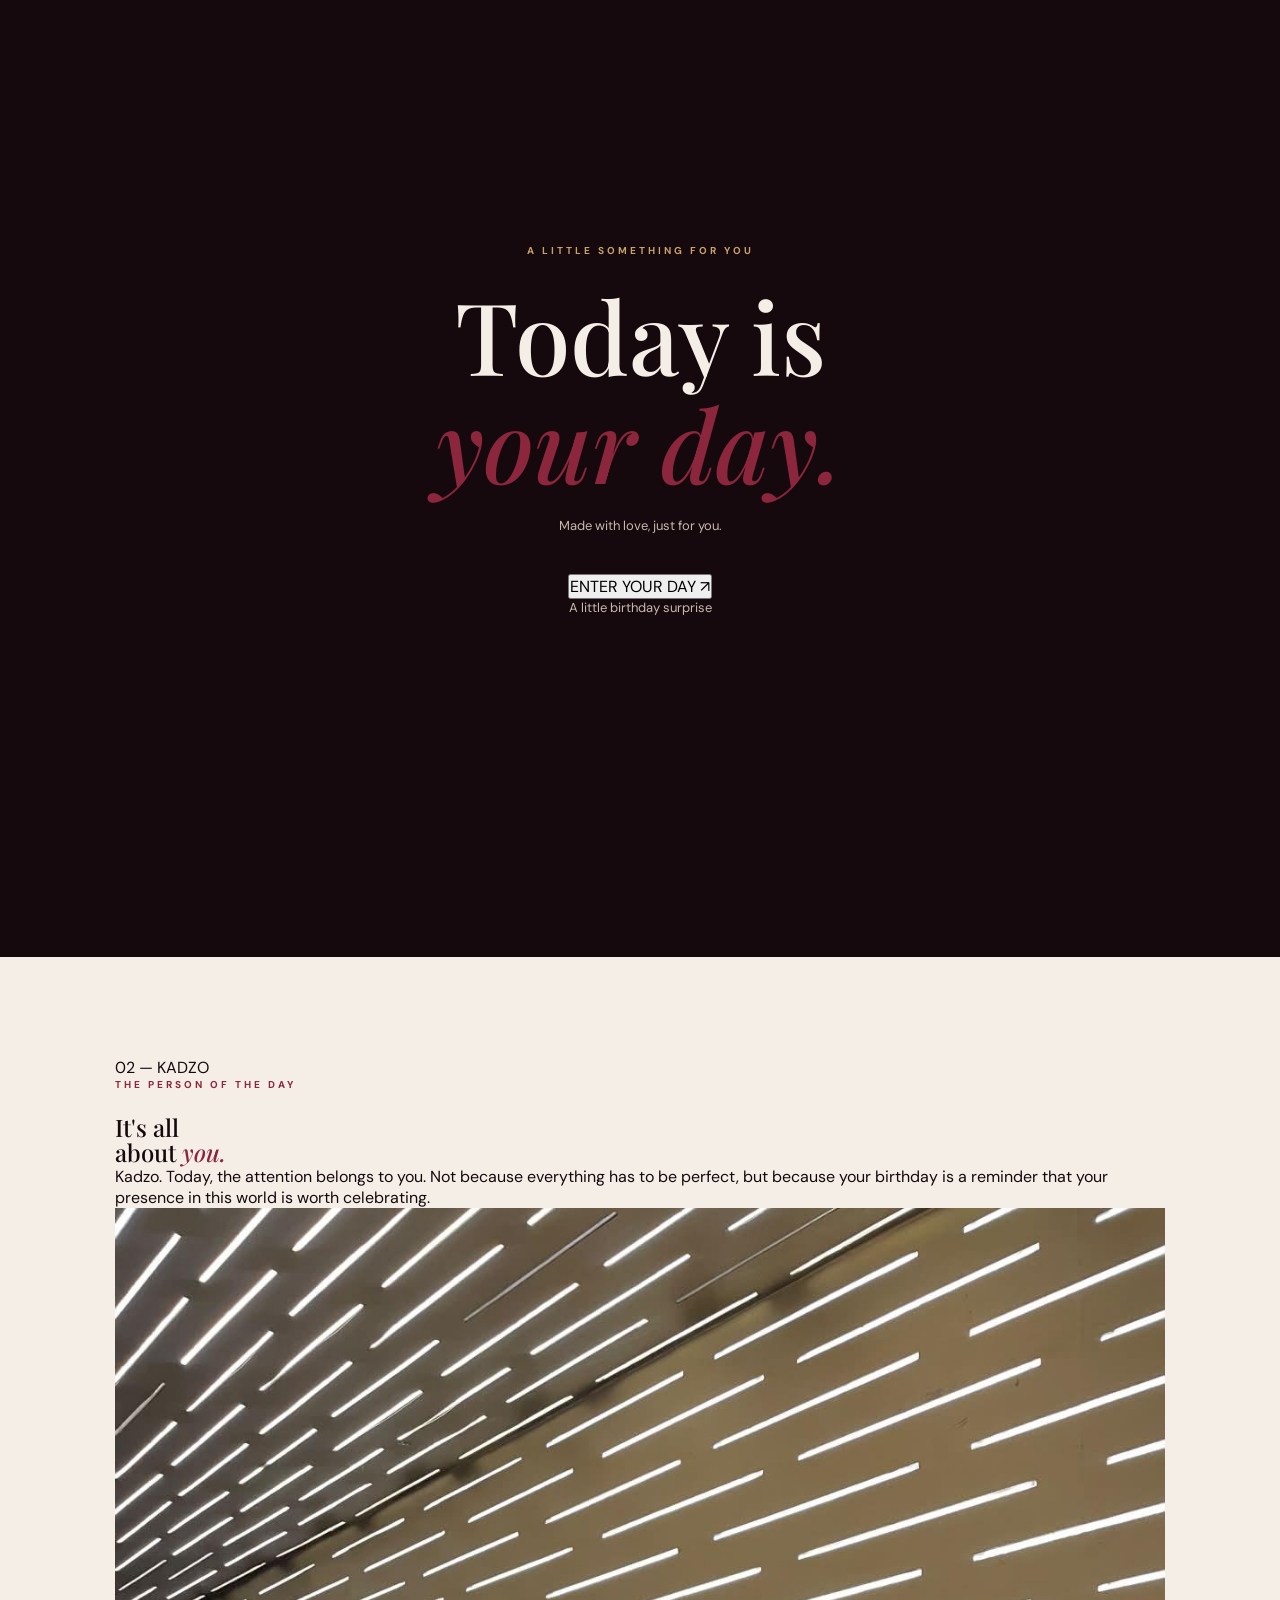
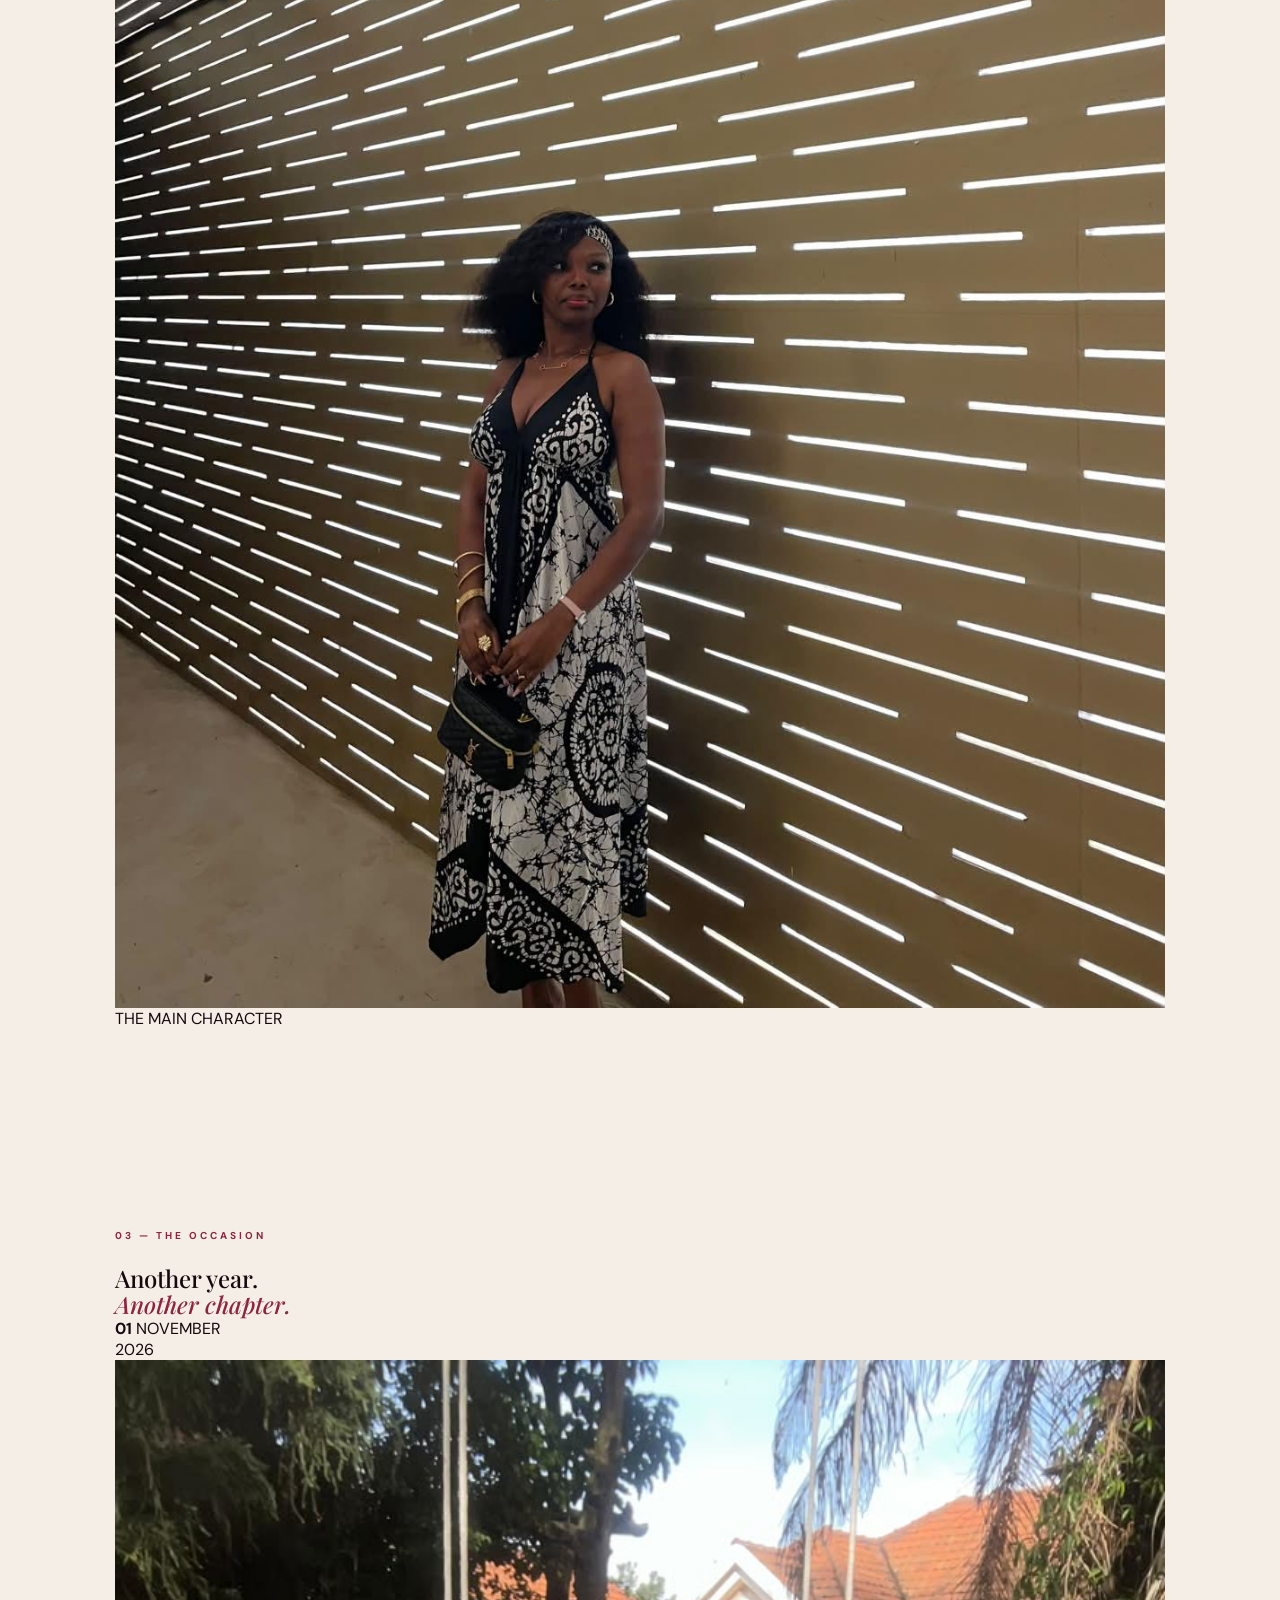
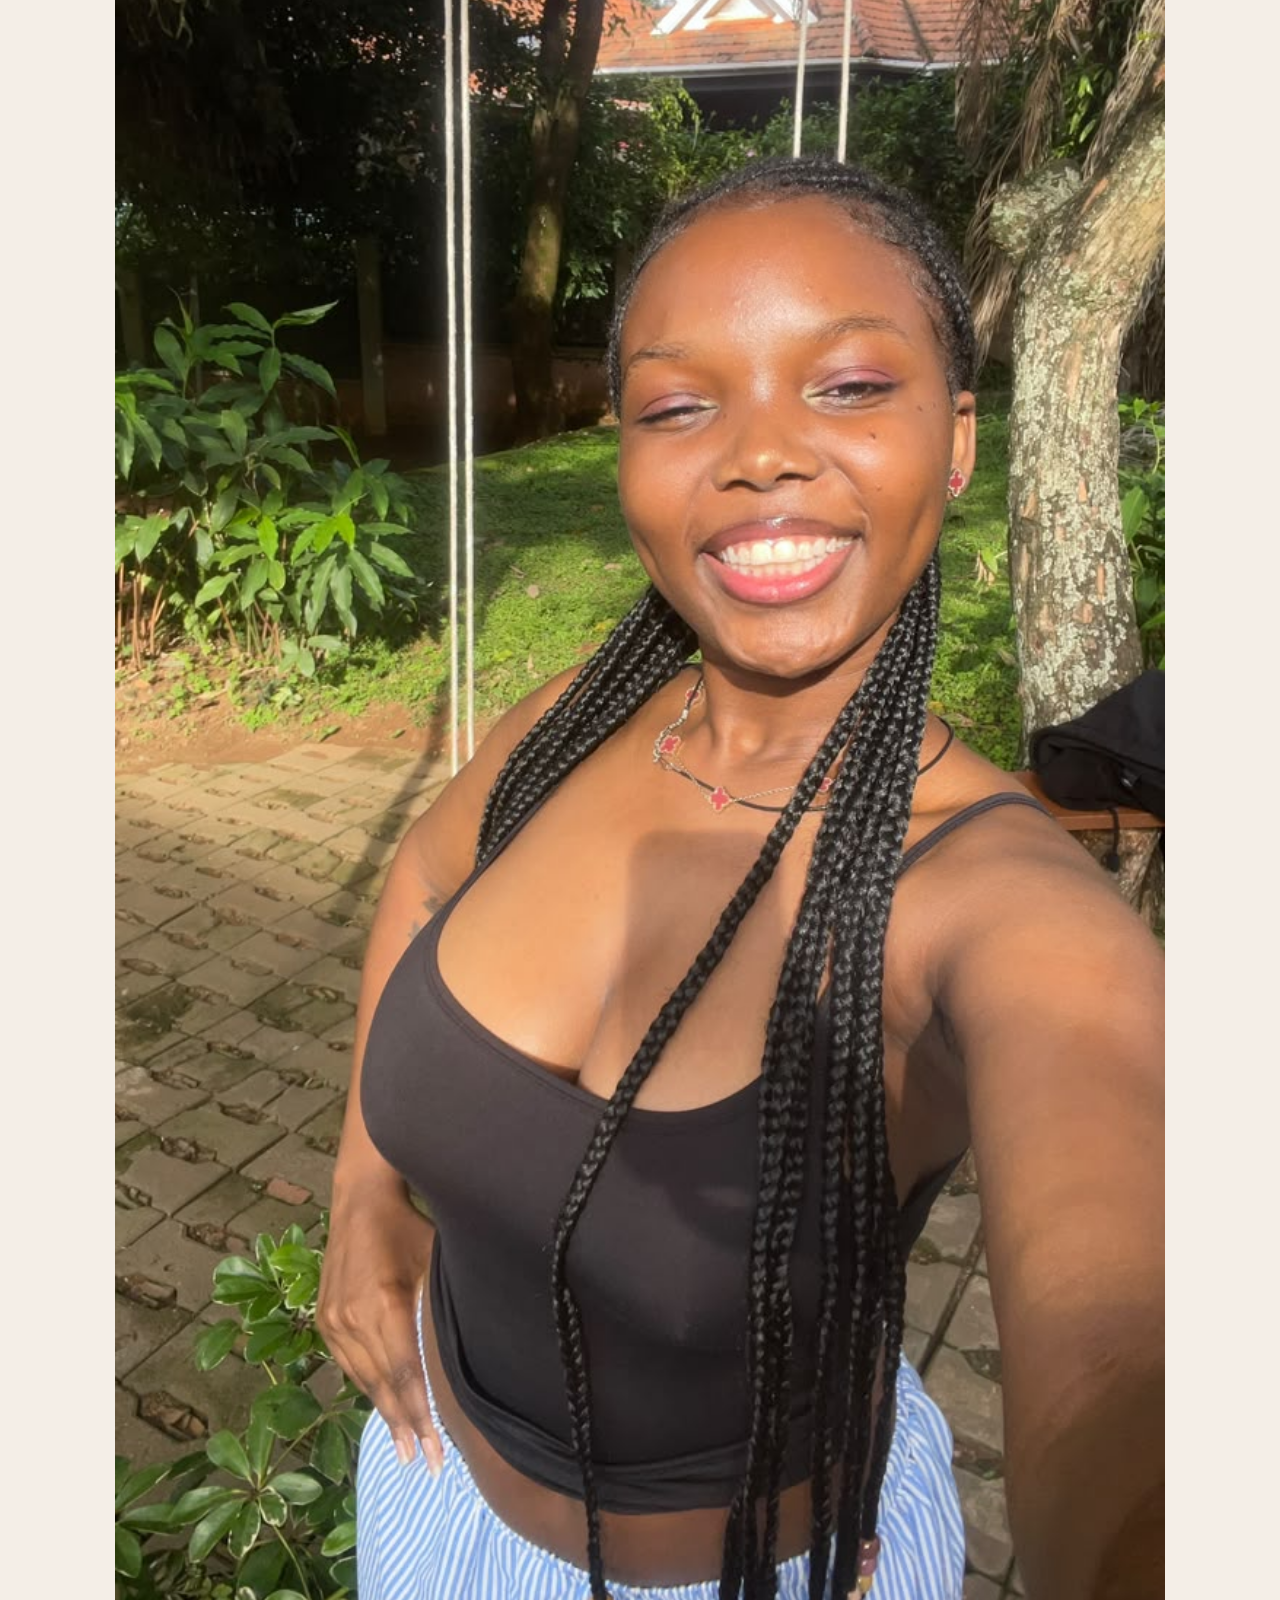
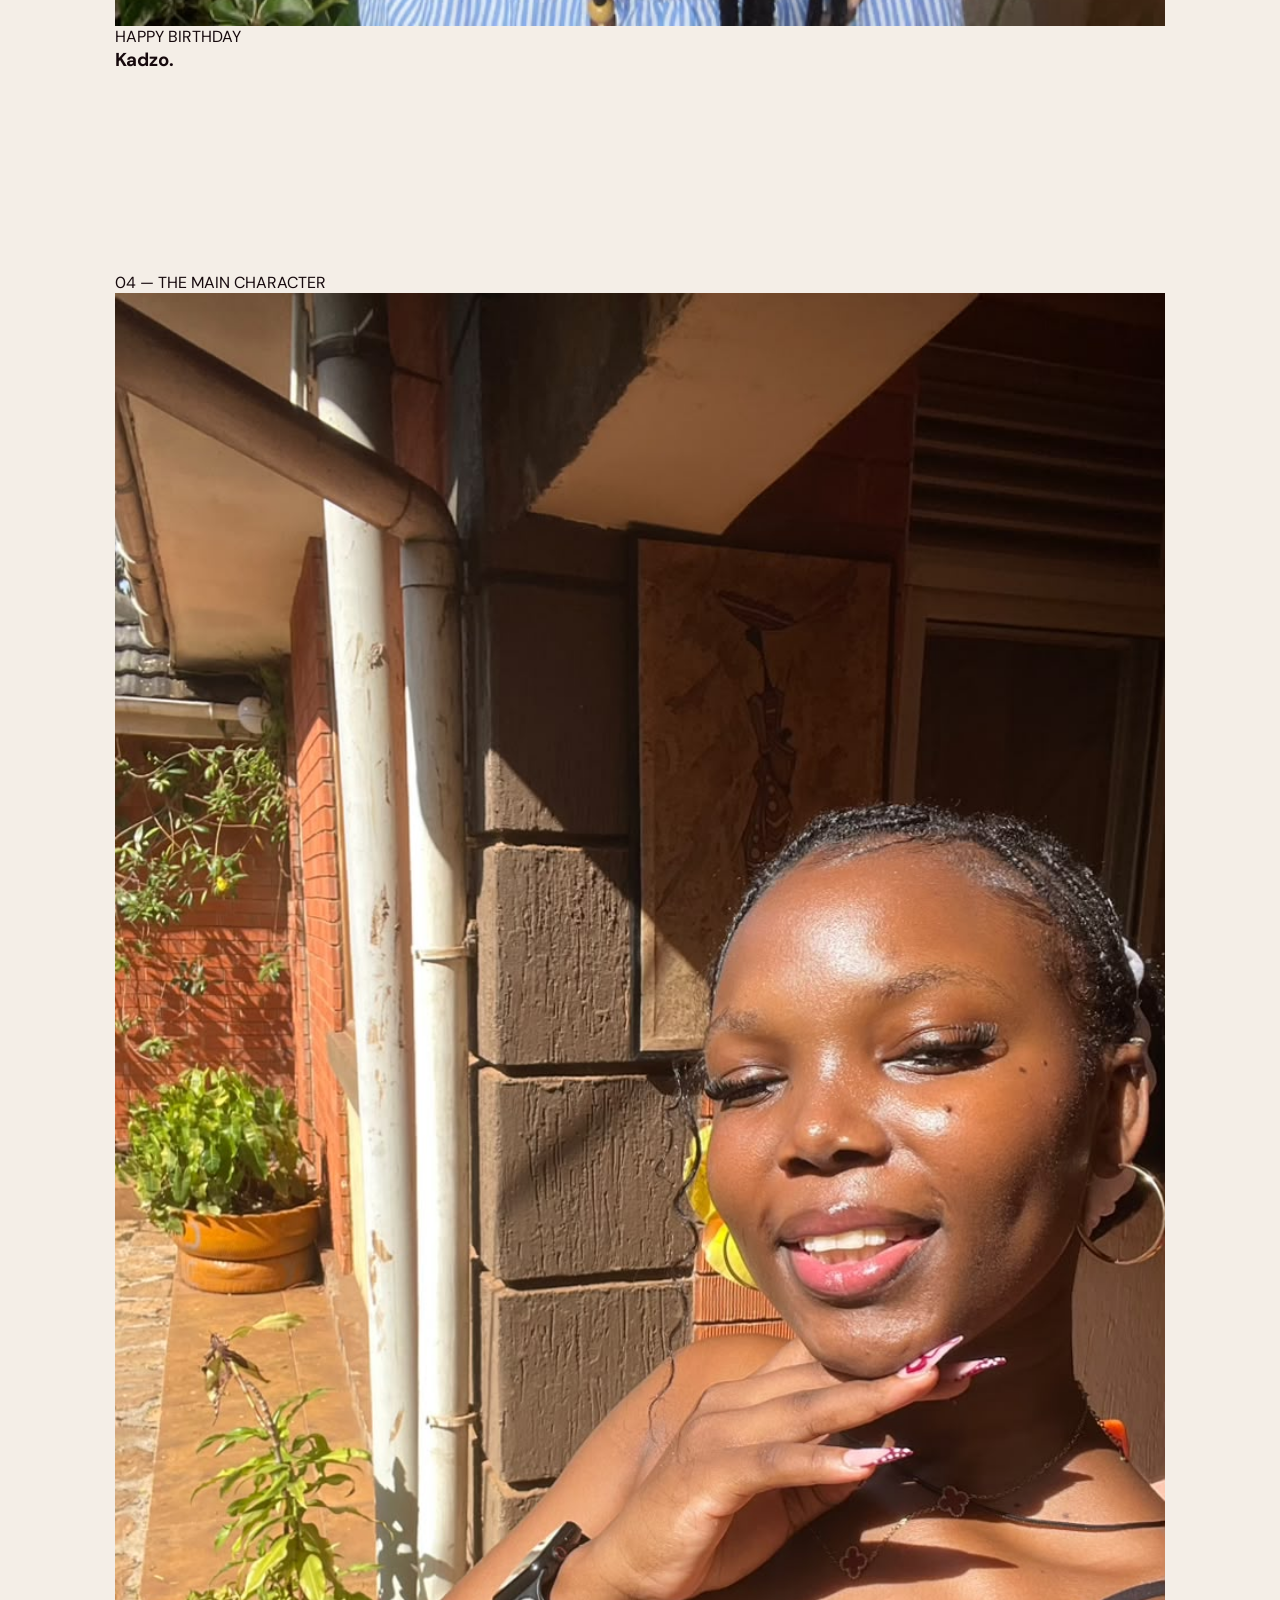
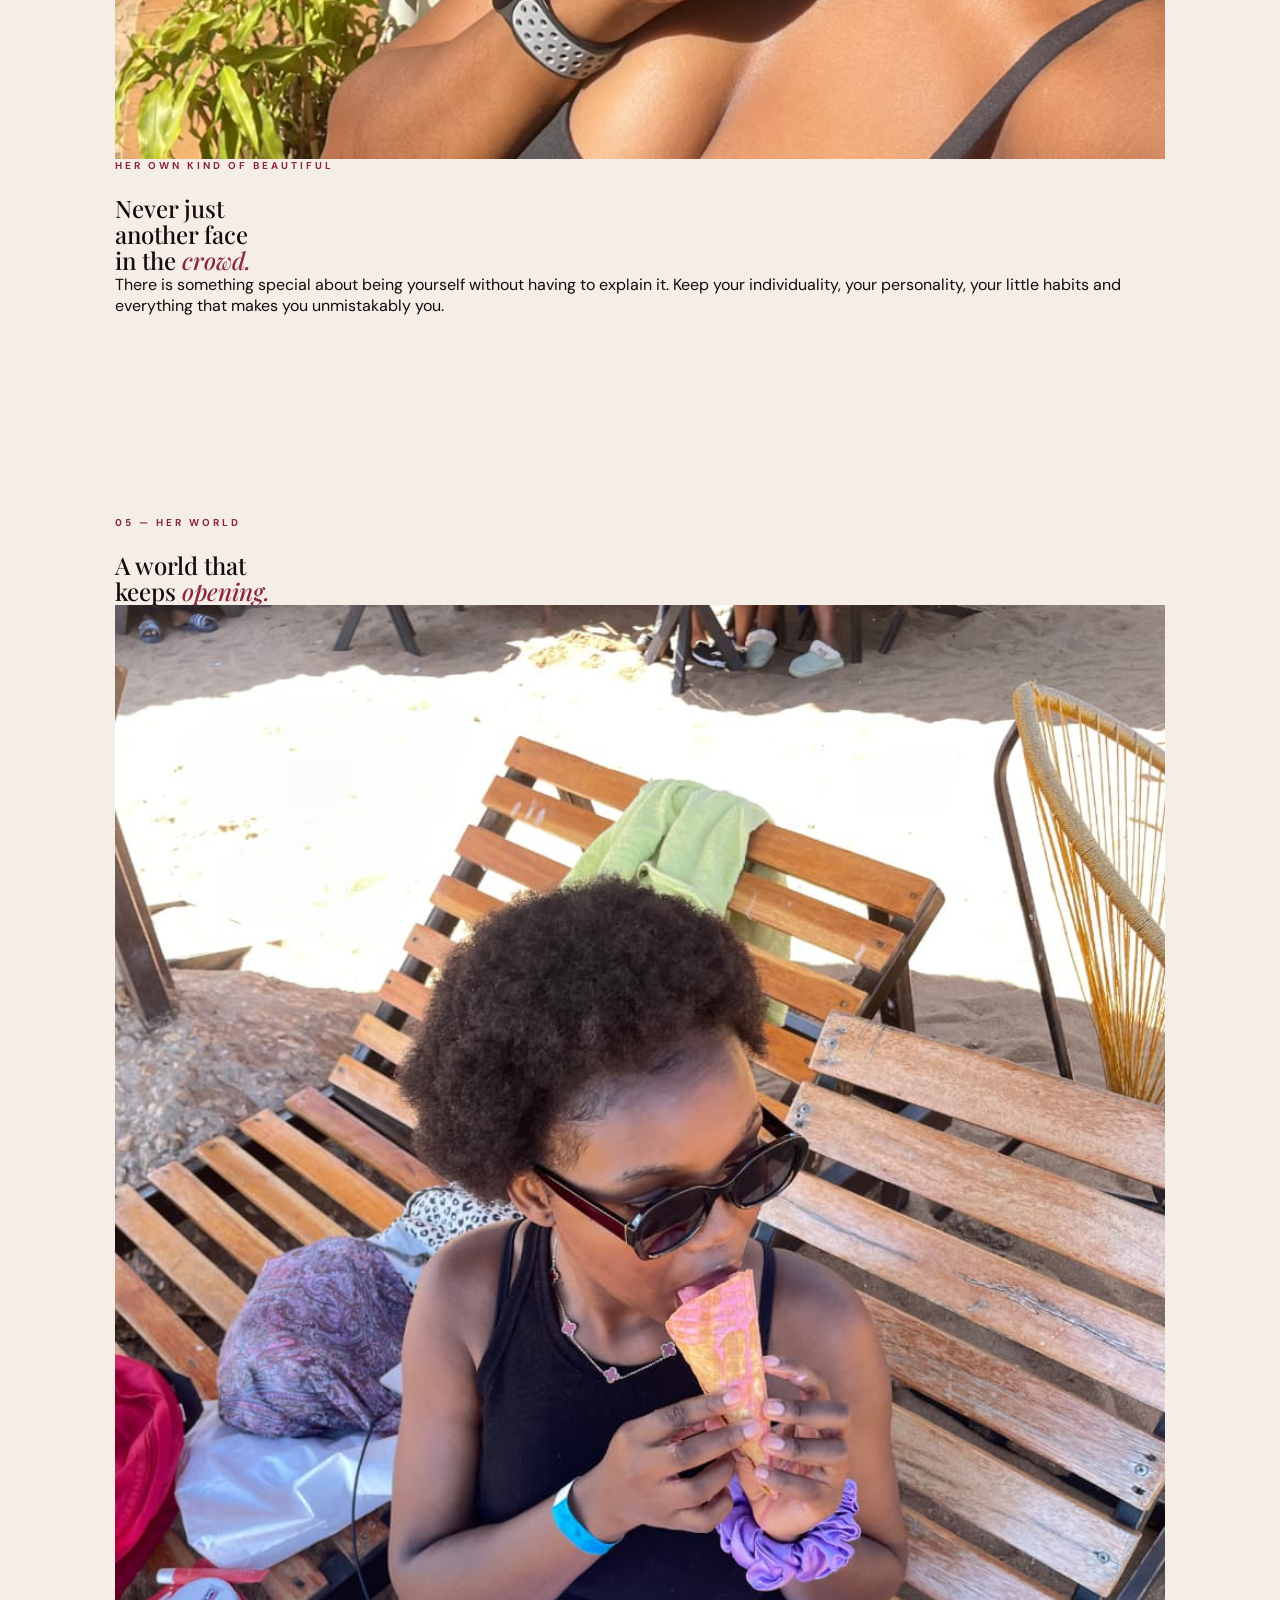
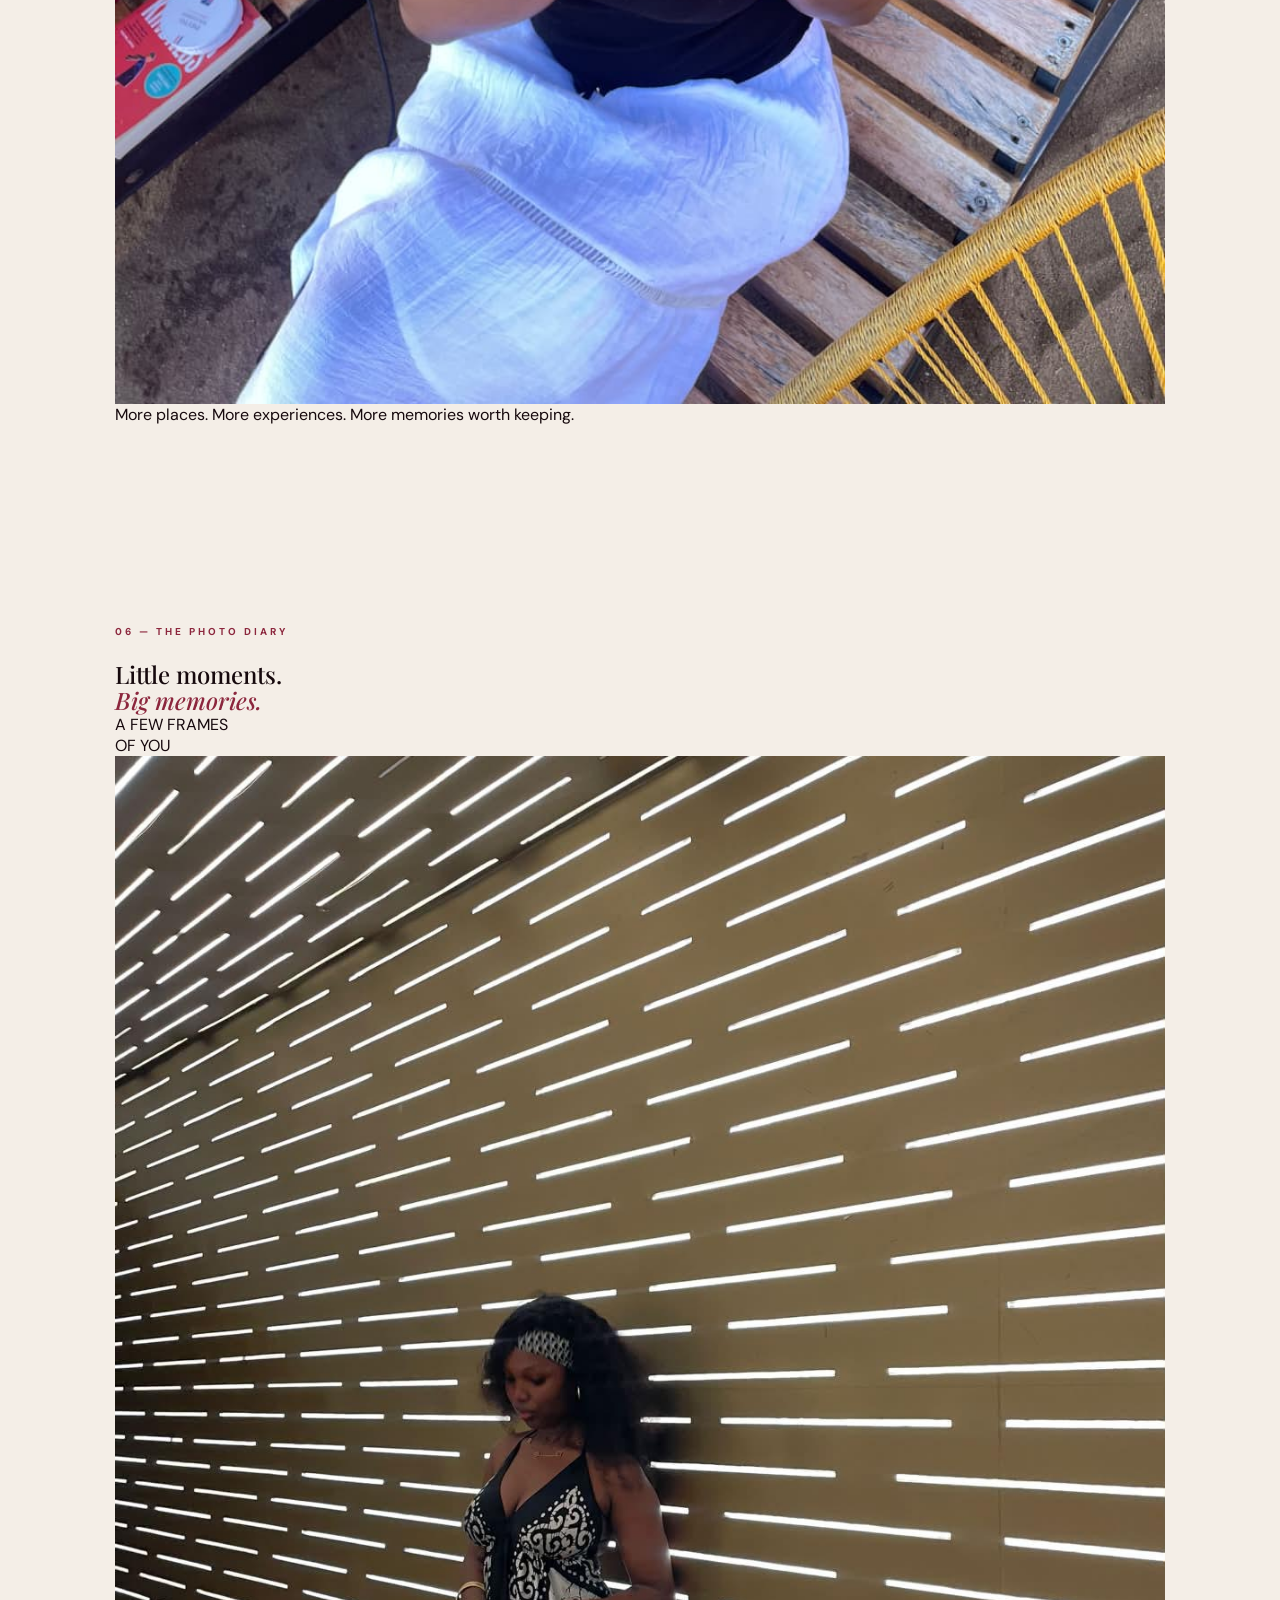
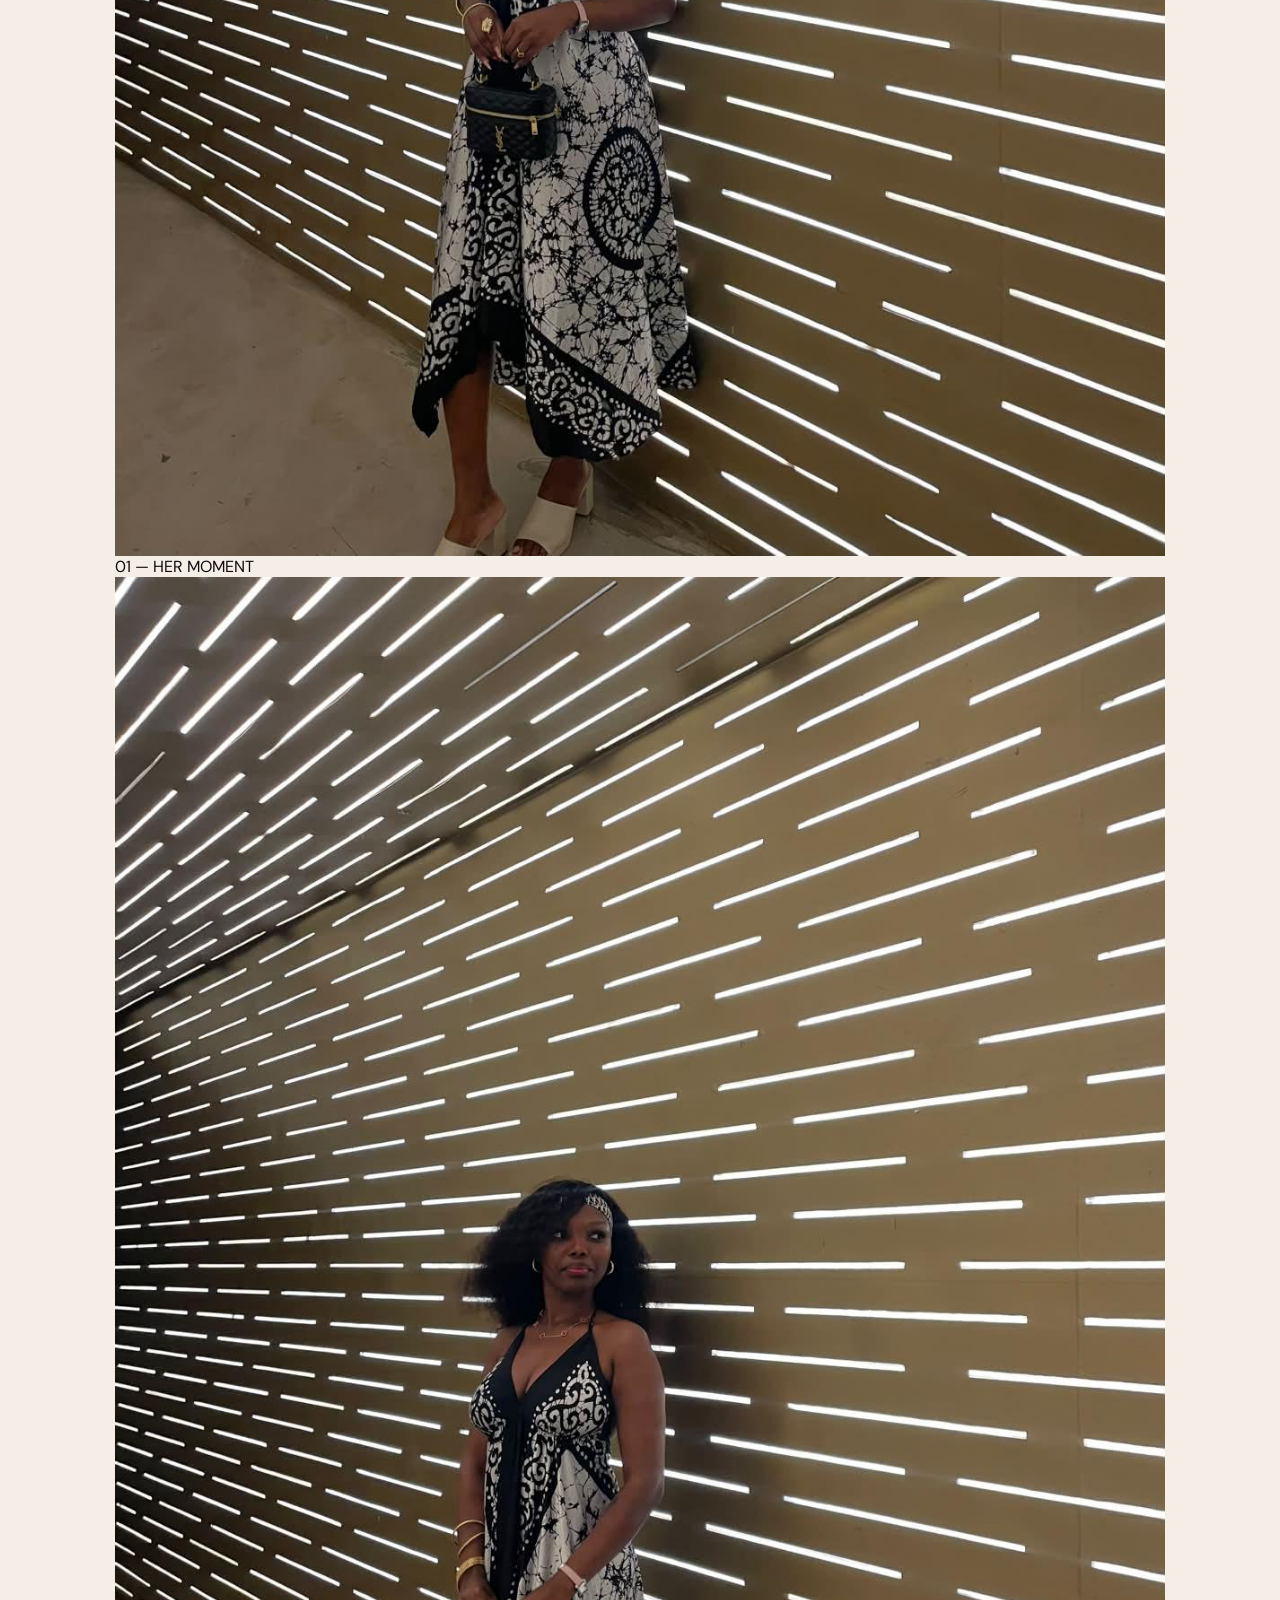
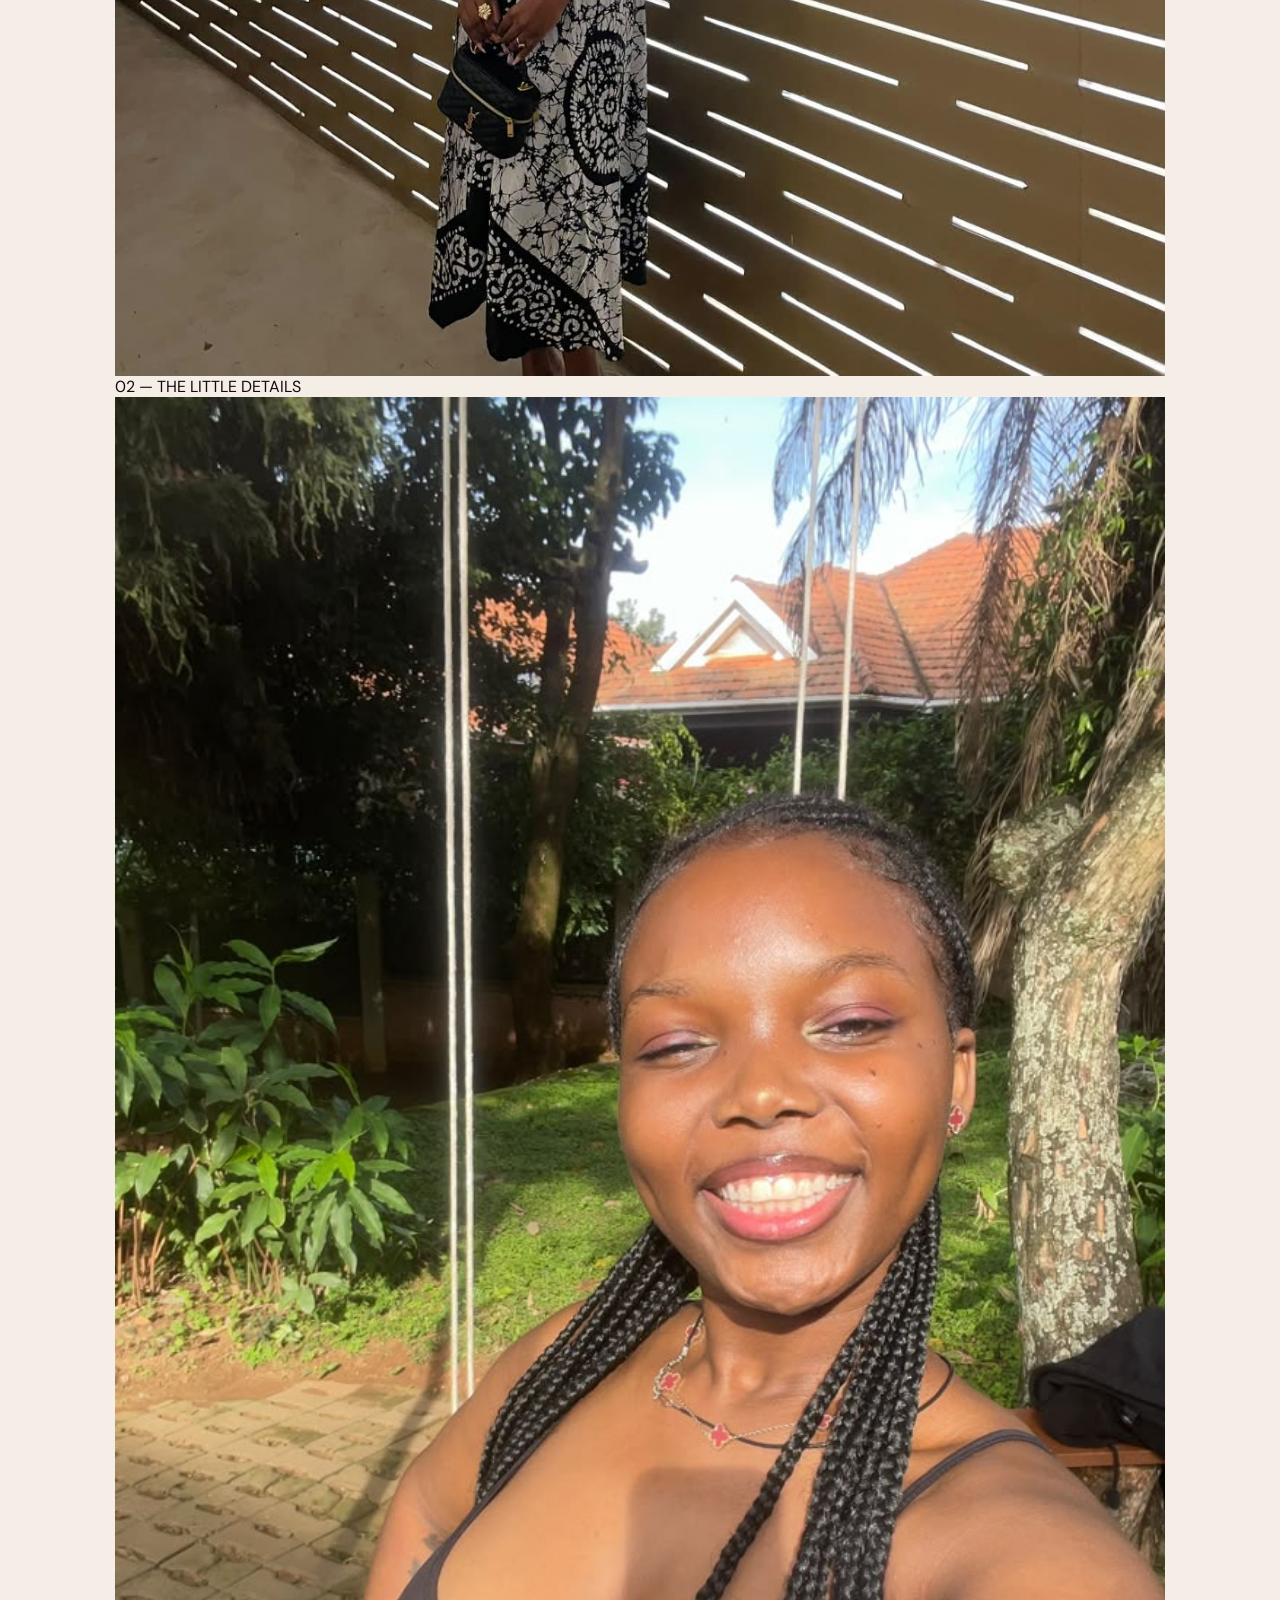
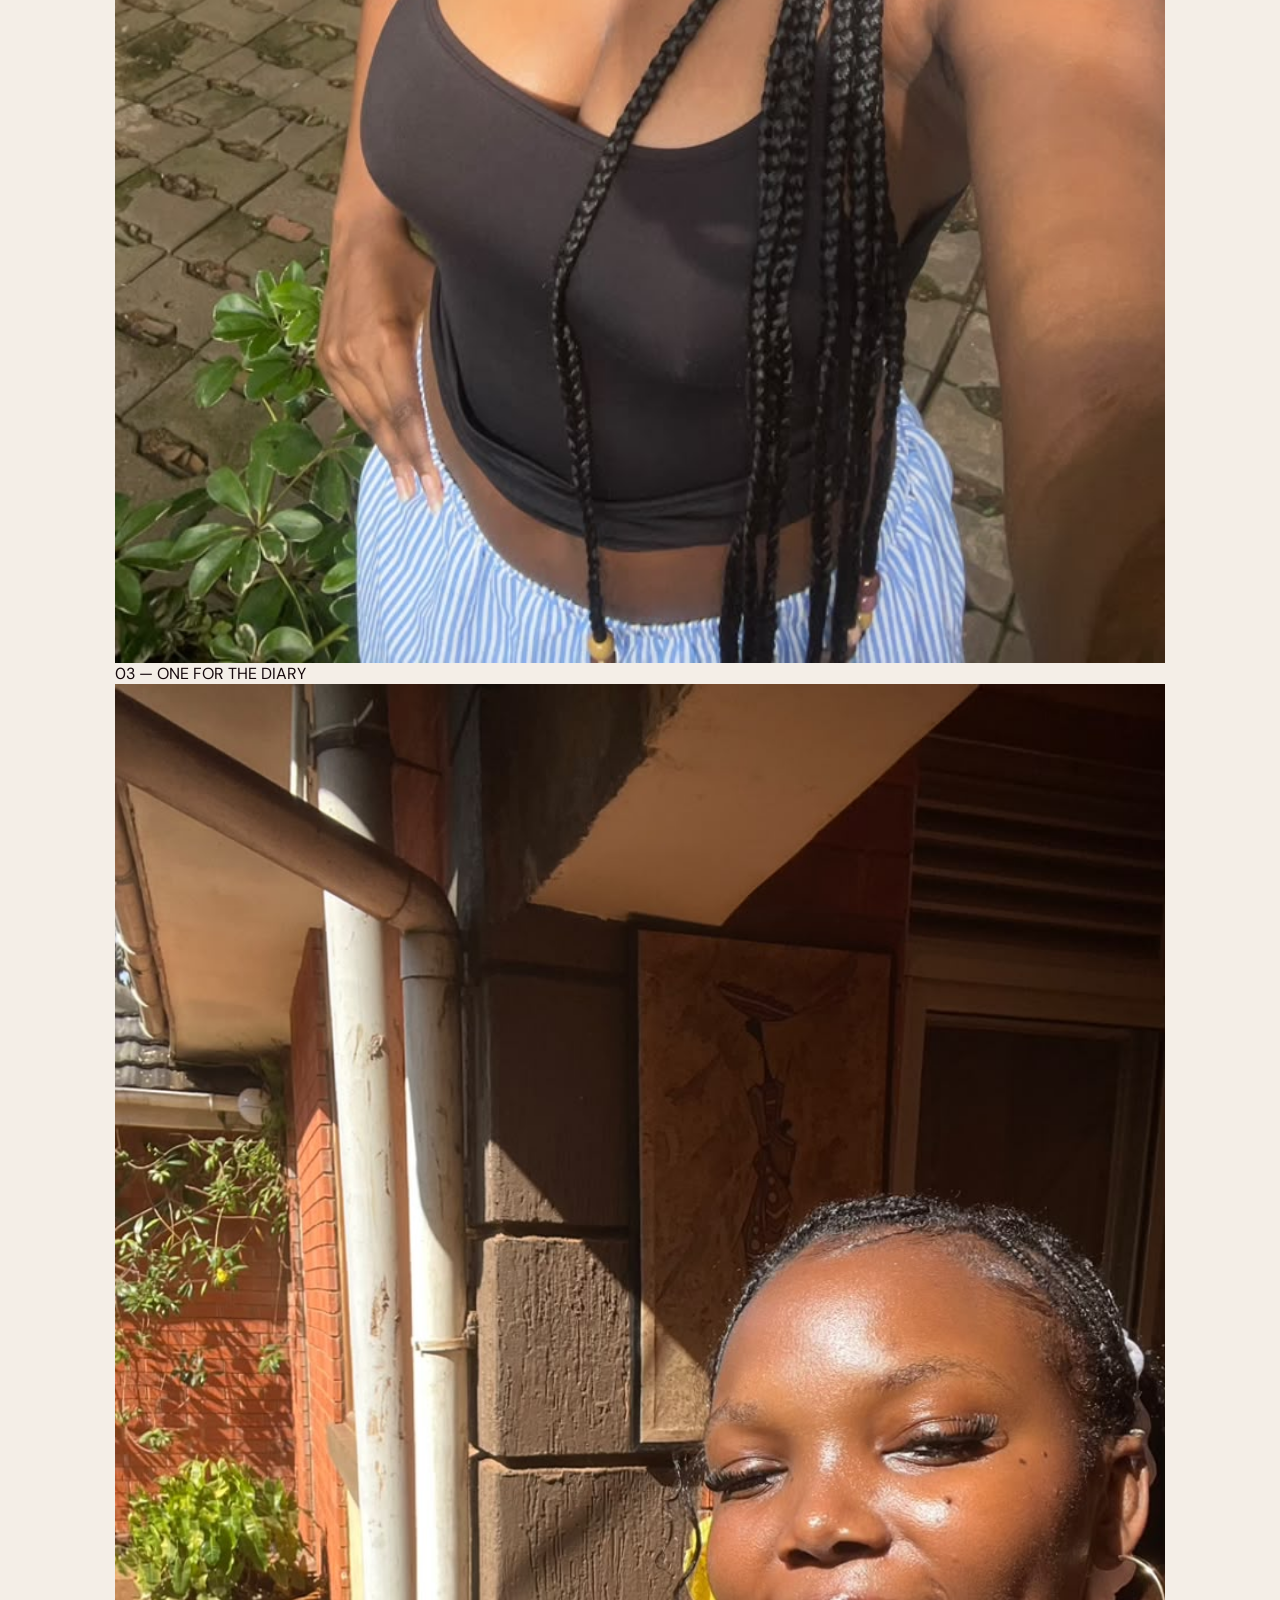
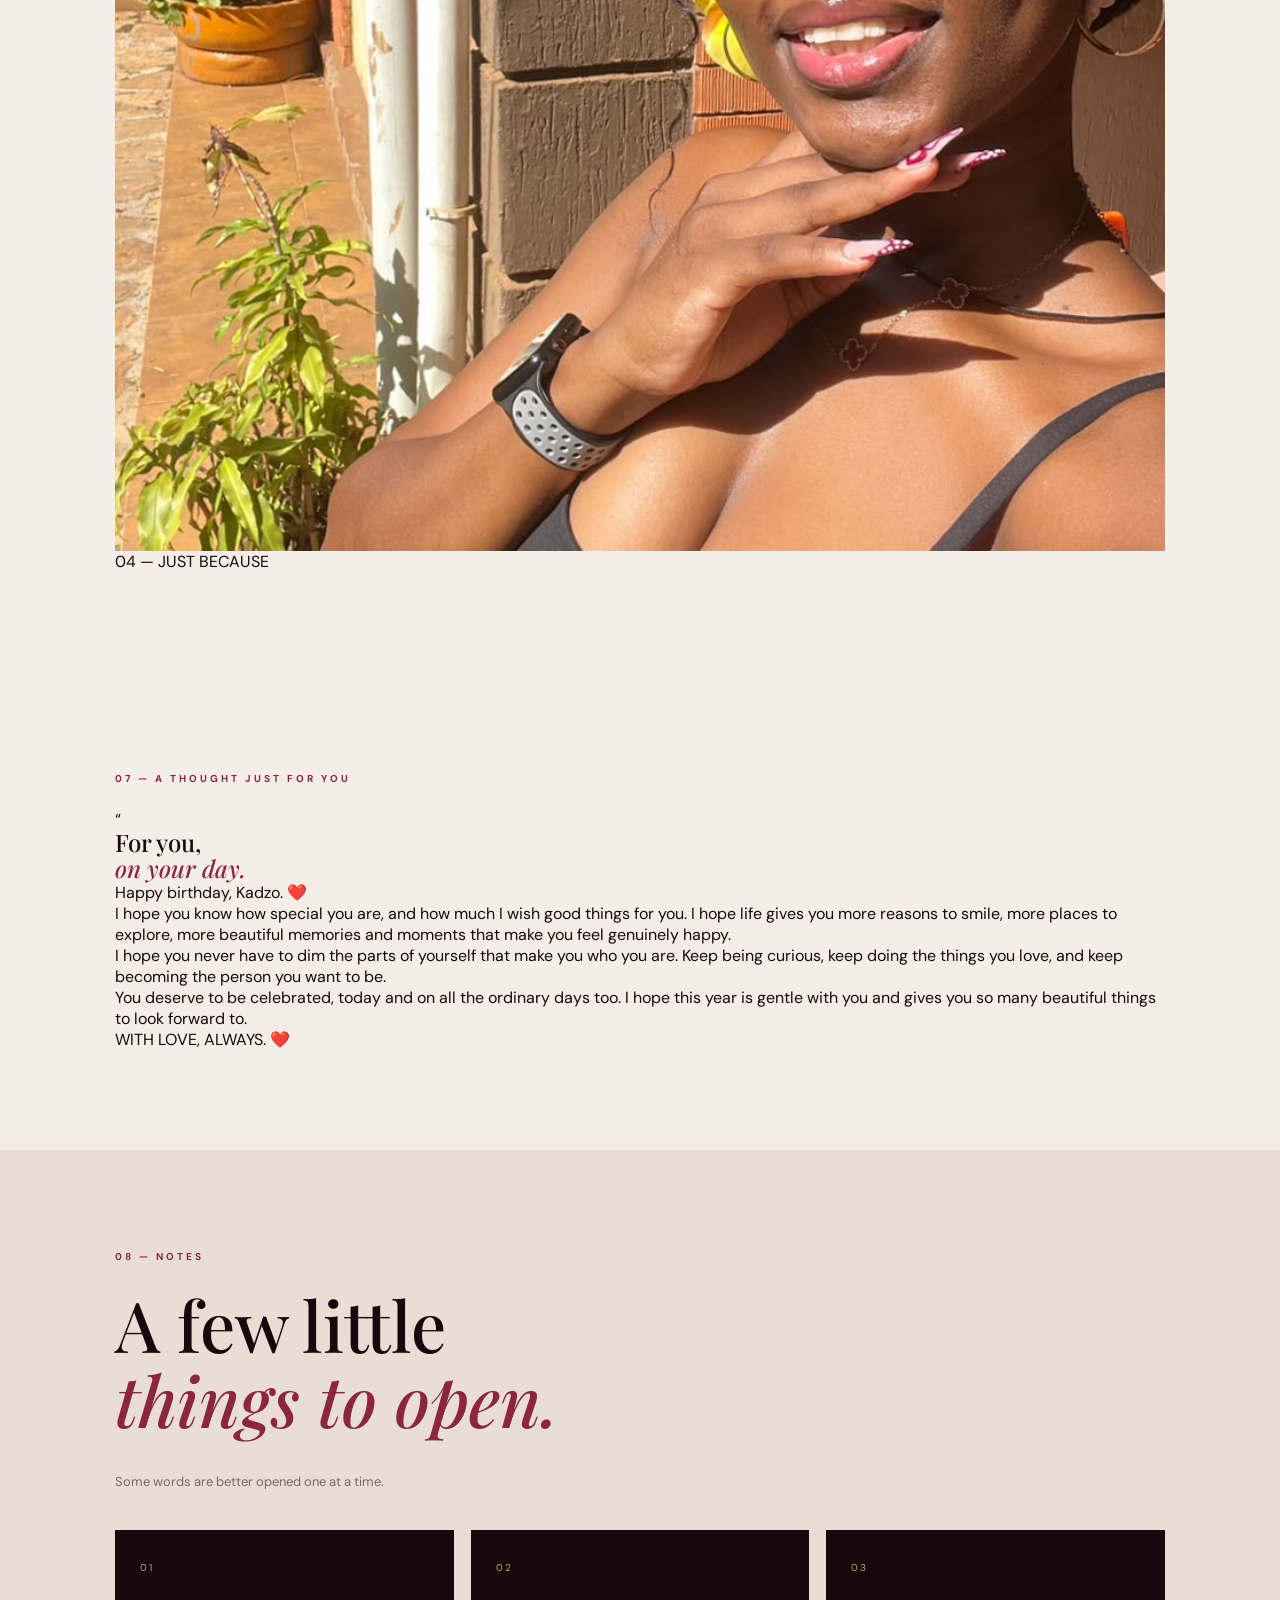
==== commit 4d454903: "Update index.html" ====
--- a/index.html
+++ b/index.html
@@ -3,218 +3,246 @@
 <head>
   <meta charset="UTF-8">
   <meta name="viewport" content="width=device-width, initial-scale=1.0">
-  <meta name="theme-color" content="#16090d">
-  <title>The Kadzo Edition | Happy Birthday</title>
+  <meta name="theme-color" content="#100d0e">
+  <title>Happy Birthday, Kadzo ❤️</title>
+
+  <link rel="preconnect" href="https://fonts.googleapis.com">
+  <link rel="preconnect" href="https://fonts.gstatic.com" crossorigin>
+  <link href="https://fonts.googleapis.com/css2?family=DM+Sans:wght@400;500;600;700&family=Playfair+Display:ital,wght@0,500;0,600;0,700;1,500;1,600&display=swap" rel="stylesheet">
+
   <link rel="stylesheet" href="style.css">
-  <script src="script.js" defer></script>
 </head>
+
 <body>
 
+  <!-- Background music -->
+  <audio id="backgroundMusic" loop preload="auto">
+    <source src="https://github.com/Kadzo255/Kadzo-birthday/releases/download/v1.0.0/fire-on-fire.mp3.mp3" type="audio/mpeg">
+  </audio>
+
+  <!-- Welcome screen -->
   <div class="welcome-screen" id="welcomeScreen">
     <div class="welcome-content">
       <p class="eyebrow">A LITTLE SOMETHING FOR YOU</p>
-      <h1>For Kadzo.</h1>
-      <p>A little page dedicated to your day.</p>
-      <button id="enterSite" class="main-button">
-        ENTER YOUR DAY ↗
-      </button>
-      <small>MADE WITH LOVE · NOVEMBER 1</small>
+      <h1>Today is<br><em>your day.</em></h1>
+      <p class="welcome-subtitle">Made with love, just for you.</p>
+      <button id="enterButton" class="enter-button">ENTER YOUR DAY <span>↗</span></button>
+      <p class="welcome-small">A little birthday surprise</p>
     </div>
   </div>
 
-  <audio id="birthdayMusic" loop preload="auto">
-    <source src="fire-on-fire.mp3" type="audio/mpeg">
-  </audio>
-
-  <div class="music-player" id="musicPlayer">
-    <span>♫</span>
-    <small>A LITTLE SOUNDTRACK</small>
-    <button id="musicToggle" aria-label="Play music">▶</button>
-  </div>
-
-  <header class="topbar">
-    <a href="#home">THE KADZO EDITION</a>
-    <span>01 NOVEMBER 2026</span>
-  </header>
-
-  <main id="home">
-
+  <!-- Main website -->
+  <main id="mainContent">
+
+    <header class="topbar">
+      <a href="#" class="brand">K<span>.</span></a>
+      <span class="topbar-note">A DAY WORTH CELEBRATING</span>
+      <span class="topbar-date">01 / 11</span>
+    </header>
+
+    <!-- Hero -->
     <section class="hero section-padding">
-      <div class="hero-text">
-        <p class="eyebrow">SPECIAL EDITION · VOL. 01</p>
-        <h1>It's your<br><em>day, Kadzo.</em></h1>
+      <div class="hero-copy">
+        <p class="eyebrow">01 — A DAY WORTH CELEBRATING</p>
+        <h1>Some days<br>deserve to be<br><em>remembered.</em></h1>
         <p class="hero-description">
-          A little collection of appreciation, memories and good wishes
-          for someone who deserves a beautiful year ahead.
-        </p>
-        <a href="#birthday" class="text-link">TURN THE PAGE ↓</a>
+          And today is one of those days. A little space on the internet,
+          dedicated to someone who deserves to feel celebrated.
+        </p>
+        <a href="#kadzo" class="text-link">TURN THE PAGE ↓</a>
       </div>
 
       <div class="hero-image">
         <img src="kadzo 2.jpg" alt="Kadzo">
-        <span>THE BIRTHDAY ISSUE · 2026</span>
-      </div>
-    </section>
-
-    <div class="marquee">
-      HAPPY BIRTHDAY · HAPPY BIRTHDAY · HAPPY BIRTHDAY ·
-    </div>
-
-    <section class="birthday-section section-padding" id="birthday">
-      <p class="eyebrow">THE OCCASION</p>
-      <h2>Today, the spotlight<br>is <em>all yours.</em></h2>
-
-      <div class="birthday-copy">
-        <p>
-          Another year of being you. Another year of new experiences,
-          unexpected moments, new places and memories waiting to happen.
-        </p>
-        <p>
-          I hope this birthday brings you happiness that stays, people
-          who genuinely care, and moments that remind you how special
-          life can be.
-        </p>
-      </div>
-
-      <div class="birthday-date">
-        <strong>01</strong>
-        <span>NOVEMBER<br>YOUR DAY · 2026</span>
-      </div>
-    </section>
-
-    <section class="feature-section">
-      <div class="feature-image">
-        <img src="kadzo 3.jpg" alt="Kadzo">
-      </div>
-      <div class="feature-copy">
-        <p class="eyebrow">THE PERSON BEHIND THE PICTURES</p>
-        <h2>One of one.<br><em>Always.</em></h2>
-        <p>
-          Your own style, your interests, your little habits and the
-          things that make you who you are. I hope you never feel
-          the need to lose any of that.
-        </p>
-      </div>
-    </section>
-
-    <section class="interests-section section-padding">
-      <p class="eyebrow">HER WORLD</p>
-      <h2>A few things that<br>make life <em>beautiful.</em></h2>
-
-      <div class="interest-grid">
-        <article>
+        <span class="image-caption">THE BIRTHDAY EDITION — 2026</span>
+      </div>
+      <span class="hero-number">01</span>
+    </section>
+
+    <!-- Kadzo -->
+    <section class="intro-section section-padding" id="kadzo">
+      <div class="section-label">02 — KADZO</div>
+      <div class="intro-content">
+        <p class="eyebrow">THE PERSON OF THE DAY</p>
+        <h2>It's all<br>about <em>you.</em></h2>
+        <p>
+          Kadzo. Today, the attention belongs to you. Not because everything
+          has to be perfect, but because your birthday is a reminder that
+          your presence in this world is worth celebrating.
+        </p>
+      </div>
+      <div class="intro-image">
+        <img src="kadzo 3.jpg" alt="Kadzo portrait">
+        <span>THE MAIN CHARACTER</span>
+      </div>
+    </section>
+
+    <!-- Occasion -->
+    <section class="occasion-section section-padding">
+      <p class="eyebrow">03 — THE OCCASION</p>
+      <div class="occasion-heading">
+        <h2>Another year.<br><em>Another chapter.</em></h2>
+        <div class="occasion-date">
+          <strong>01</strong>
+          <span>NOVEMBER<br>2026</span>
+        </div>
+      </div>
+      <div class="occasion-image">
+        <img src="kadzo 5.jpg" alt="Birthday photo">
+        <div class="occasion-overlay">
+          <span>HAPPY BIRTHDAY</span>
+          <h3>Kadzo<span>.</span></h3>
+        </div>
+      </div>
+    </section>
+
+    <!-- Main character -->
+    <section class="character-section section-padding">
+      <div class="section-label">04 — THE MAIN CHARACTER</div>
+      <div class="character-grid">
+        <div class="character-image">
+          <img src="kadzo 6.jpg" alt="Kadzo">
+        </div>
+        <div class="character-copy">
+          <p class="eyebrow">HER OWN KIND OF BEAUTIFUL</p>
+          <h2>Never just<br>another face<br>in the <em>crowd.</em></h2>
+          <p>
+            There is something special about being yourself without
+            having to explain it. Keep your individuality, your
+            personality, your little habits and everything that makes
+            you unmistakably you.
+          </p>
+        </div>
+      </div>
+    </section>
+
+    <!-- Her world -->
+    <section class="world-section section-padding">
+      <p class="eyebrow">05 — HER WORLD</p>
+      <h2>A world that<br>keeps <em>opening.</em></h2>
+      <div class="world-image">
+        <img src="kadzo 8.jpg" alt="Kadzo memories">
+      </div>
+      <p class="world-caption">
+        More places. More experiences. More memories worth keeping.
+      </p>
+    </section>
+
+    <!-- Photo diary -->
+    <section class="diary-section section-padding">
+      <div class="diary-heading">
+        <div>
+          <p class="eyebrow">06 — THE PHOTO DIARY</p>
+          <h2>Little moments.<br><em>Big memories.</em></h2>
+        </div>
+        <span class="diary-count">A FEW FRAMES<br>OF YOU</span>
+      </div>
+
+      <div class="photo-grid">
+        <figure class="photo photo-one">
+          <img src="kadzo 2.jpg" alt="Kadzo memory">
+          <figcaption>01 — HER MOMENT</figcaption>
+        </figure>
+
+        <figure class="photo photo-two">
+          <img src="kadzo 3.jpg" alt="Kadzo memory">
+          <figcaption>02 — THE LITTLE DETAILS</figcaption>
+        </figure>
+
+        <figure class="photo photo-three">
+          <img src="kadzo 5.jpg" alt="Kadzo memory">
+          <figcaption>03 — ONE FOR THE DIARY</figcaption>
+        </figure>
+
+        <figure class="photo photo-four">
+          <img src="kadzo 6.jpg" alt="Kadzo memory">
+          <figcaption>04 — JUST BECAUSE</figcaption>
+        </figure>
+      </div>
+    </section>
+
+    <!-- Personal message -->
+    <section class="message-section section-padding" id="message">
+      <p class="eyebrow">07 — A THOUGHT JUST FOR YOU</p>
+      <div class="message-content">
+        <span class="quote-mark">“</span>
+        <h2>For you,<br><em>on your day.</em></h2>
+
+        <p>Happy birthday, Kadzo. ❤️</p>
+
+        <p>
+          I hope you know how special you are, and how much I wish good things for you. I hope life gives you more reasons to smile, more places to explore, more beautiful memories and moments that make you feel genuinely happy.
+        </p>
+
+        <p>
+          I hope you never have to dim the parts of yourself that make you who you are. Keep being curious, keep doing the things you love, and keep becoming the person you want to be.
+        </p>
+
+        <p>
+          You deserve to be celebrated, today and on all the ordinary days too. I hope this year is gentle with you and gives you so many beautiful things to look forward to.
+        </p>
+
+        <span class="message-signoff">WITH LOVE, ALWAYS. ❤️</span>
+      </div>
+    </section>
+
+    <!-- Notes -->
+    <section class="notes-section section-padding">
+      <p class="eyebrow">08 — NOTES</p>
+      <h2>A few little<br><em>things to open.</em></h2>
+      <p class="notes-intro">Some words are better opened one at a time.</p>
+
+      <div class="notes-grid">
+        <button class="note-card" data-note="noteOne">
           <span>01</span>
-          <h3>Good music</h3>
-          <p>Songs that say what words sometimes cannot.</p>
-        </article>
-        <article>
+          <strong>For your smile</strong>
+          <span class="note-open">OPEN ↗</span>
+        </button>
+
+        <button class="note-card" data-note="noteTwo">
           <span>02</span>
-          <h3>New places</h3>
-          <p>More exploring, discovering and new stories.</p>
-        </article>
-        <article>
+          <strong>For your dreams</strong>
+          <span class="note-open">OPEN ↗</span>
+        </button>
+
+        <button class="note-card" data-note="noteThree">
           <span>03</span>
-          <h3>Little moments</h3>
-          <p>The ordinary days that become favourite memories.</p>
-        </article>
-        <article>
-          <span>04</span>
-          <h3>Personal style</h3>
-          <p>Being yourself without needing to explain it.</p>
-        </article>
-      </div>
-    </section>
-
-    <section class="gallery-section section-padding">
-      <p class="eyebrow">THE PHOTO DIARY</p>
-      <h2>Moments worth<br><em>keeping.</em></h2>
-
-      <div class="gallery-grid">
-        <figure class="gallery-large">
-          <img src="kadzo 5.jpg" alt="Kadzo photo">
-          <figcaption>01 / A FRAME TO REMEMBER</figcaption>
-        </figure>
-
-        <figure>
-          <img src="kadzo 6.jpg" alt="Kadzo photo">
-          <figcaption>02 / YOUR KIND OF MOMENT</figcaption>
-        </figure>
-
-        <figure>
-          <img src="kadzo 8.jpg" alt="Kadzo photo">
-          <figcaption>03 / JUST BECAUSE</figcaption>
-        </figure>
-      </div>
-    </section>
-
-    <section class="quiet-section section-padding">
-      <p class="eyebrow">A THOUGHT JUST FOR YOU</p>
-      <h2>Happy birthday,<br><em>Kadzo.</em> ❤️</h2>
-
-      <div class="birthday-copy personal-message">
-        <p>
-          I hope you know how special you are, and how much I wish good things for you. I hope life gives you more reasons to smile, more places to explore, more beautiful memories and moments that make you feel genuinely happy.
-        </p>
-
-        <p>
-          I hope you never have to dim the parts of yourself that make you who you are. Keep being curious, keep doing the things you love, and keep becoming the person you want to be.
-        </p>
-
-        <p>
-          You deserve to be celebrated, today and on all the ordinary days too. I hope this year is gentle with you and gives you so many beautiful things to look forward to.
-        </p>
-      </div>
-    </section>
-
-    <section class="notes-section section-padding">
-      <p class="eyebrow">NOTES</p>
-      <h2>A few words<br><em>for you.</em></h2>
-      <p>Pick a little note. There's no particular order.</p>
-
-      <div class="notes-grid">
-        <button class="note-card" data-note="birthday">
-          <span>NOTE 01</span>
-          <strong>On your birthday</strong>
-          <small>OPEN NOTE ↗</small>
+          <strong>For the year ahead</strong>
+          <span class="note-open">OPEN ↗</span>
         </button>
-
-        <button class="note-card" data-note="appreciation">
-          <span>NOTE 02</span>
-          <strong>A reminder about you</strong>
-          <small>OPEN NOTE ↗</small>
-        </button>
-
-        <button class="note-card" data-note="random">
-          <span>NOTE 03</span>
-          <strong>For another day</strong>
-          <small>OPEN NOTE ↗</small>
-        </button>
-      </div>
-    </section>
-
-    <section class="closing-section section-padding">
-      <p class="eyebrow">THE FINAL PAGE</p>
-      <h2>Here's to<br><em>your next chapter.</em></h2>
-      <p>Happy birthday, Kadzo. May it be a beautiful one.</p>
-      <span class="closing-heart">♥</span>
-      <small>END OF ISSUE · 2026</small>
+      </div>
+    </section>
+
+    <!-- Final page -->
+    <section class="final-section section-padding">
+      <p class="eyebrow">09 — THE FINAL PAGE</p>
+      <h2>To more life.<br>More laughter.<br><em>More you.</em></h2>
+      <p>Happy birthday, Kadzo. ❤️</p>
+      <span class="final-heart">♥</span>
+      <div class="final-footer">
+        <span>MADE FOR KADZO</span>
+        <span>01.11.2026</span>
+      </div>
     </section>
 
   </main>
 
-  <footer>
-    <span>THE KADZO EDITION</span>
-    <span>MADE FOR YOUR DAY · 01.11.2026</span>
-  </footer>
-
-  <div class="modal" id="noteModal" aria-hidden="true">
-    <div class="modal-content">
-      <button class="modal-close" id="close-modal">×</button>
+  <!-- Music control -->
+  <button id="musicButton" class="music-button" aria-label="Play or pause music">
+    <span id="musicIcon">♫</span>
+    <span id="musicText">PLAY MUSIC</span>
+  </button>
+
+  <!-- Note popup -->
+  <div class="note-modal" id="noteModal">
+    <div class="note-modal-content">
+      <button class="close-modal" id="closeModal">×</button>
       <p class="eyebrow">A LITTLE NOTE FOR YOU</p>
       <h2 id="noteTitle"></h2>
-      <p id="noteText"></p>
+      <p id="noteMessage"></p>
     </div>
   </div>
 
+  <script src="script.js"></script>
 </body>
 </html>
--- a/style.css
+++ b/style.css
@@ -1,4 +1,4 @@
-@import url('https://fonts.googleapis.com/css2?family=DM+Sans:wght@400;500;600;700&family=Playfair+Display:ital,wght@0,500;0,600;0,700;1,500;1,600&display=swap');
+@import url('https://fonts.googleapis.com/css2?family=DM+Sans:wght@400;500;600;700&family=Playfair+Display:ital,wght@0,500;0,600;0,700;1,500&display=swap');
 
 :root {
   --black: #16090d;
@@ -6,7 +6,6 @@
   --red: #8c263d;
   --cream: #f4eee7;
   --gold: #c7a36b;
-  --muted: #a99b91;
 }
 
 * {
@@ -15,9 +14,7 @@
   box-sizing: border-box;
 }
 
-html {
-  scroll-behavior: smooth;
-}
+html { scroll-behavior: smooth; }
 
 body {
   background: var(--cream);
@@ -25,14 +22,8 @@
   font-family: 'DM Sans', sans-serif;
 }
 
-button, a {
-  font: inherit;
-}
-
-a {
-  color: inherit;
-  text-decoration: none;
-}
+button, a { font: inherit; }
+a { color: inherit; text-decoration: none; }
 
 img {
   width: 100%;
@@ -41,9 +32,7 @@
   display: block;
 }
 
-.section-padding {
-  padding: 110px 9%;
-}
+.section-padding { padding: 100px 9%; }
 
 .eyebrow {
   color: var(--red);
@@ -70,25 +59,20 @@
   padding: 22px 9%;
   display: flex;
   justify-content: space-between;
-  align-items: center;
   font-size: 10px;
   letter-spacing: 2px;
 }
 
-.brand {
-  font-weight: 700;
-}
+.topbar a { font-weight: 700; }
 
 .hero {
-  min-height: 670px;
+  min-height: 650px;
   background: var(--black);
   color: var(--cream);
   display: grid;
-  grid-template-columns: 1.1fr 0.9fr;
+  grid-template-columns: 1.1fr .9fr;
   align-items: center;
   gap: 60px;
-  position: relative;
-  overflow: hidden;
 }
 
 .hero h1 {
@@ -96,9 +80,8 @@
   margin-bottom: 30px;
 }
 
-.hero h1 em {
-  color: var(--gold);
-}
+.hero h1 em { color: var(--gold); }
+.hero .eyebrow { color: var(--gold); }
 
 .hero-description {
   max-width: 400px;
@@ -108,26 +91,18 @@
   margin-bottom: 35px;
 }
 
-.hero .eyebrow {
-  color: var(--gold);
-}
-
 .hero-image {
   height: 470px;
   position: relative;
 }
 
-.hero-image img {
-  object-position: center;
-}
-
-.image-caption {
+.hero-image span {
   position: absolute;
   bottom: 15px;
   left: 15px;
   background: var(--black);
   color: white;
-  padding: 10px 13px;
+  padding: 10px;
   font-size: 9px;
   letter-spacing: 2px;
 }
@@ -140,39 +115,16 @@
   padding-bottom: 8px;
 }
 
-.hero-number {
-  position: absolute;
-  bottom: 25px;
-  left: 9%;
-  color: #ffffff30;
+.marquee {
+  background: var(--wine);
+  color: var(--cream);
+  padding: 18px;
+  text-align: center;
+  letter-spacing: 5px;
   font-family: 'Playfair Display', serif;
-  font-size: 35px;
-}
-
-.marquee {
-  overflow: hidden;
-  background: var(--wine);
-  color: var(--cream);
-  padding: 18px 0;
-  white-space: nowrap;
-  font-family: 'Playfair Display', serif;
-  font-size: 17px;
-  letter-spacing: 5px;
-}
-
-.marquee div {
-  animation: moveText 25s linear infinite;
-}
-
-@keyframes moveText {
-  from { transform: translateX(0); }
-  to { transform: translateX(-30%); }
-}
-
-.birthday-section {
-  text-align: center;
-  background: var(--cream);
-}
+}
+
+.birthday-section { text-align: center; }
 
 .birthday-section h2,
 .interests-section h2,
@@ -184,43 +136,31 @@
 }
 
 .birthday-copy {
-  max-width: 590px;
+  max-width: 620px;
   margin: auto;
   color: #655a55;
   line-height: 2;
   font-size: 14px;
 }
 
-.birthday-copy p + p {
-  margin-top: 18px;
-}
+.birthday-copy p + p { margin-top: 18px; }
 
 .birthday-date {
   display: inline-flex;
   align-items: center;
   gap: 15px;
   text-align: left;
-  margin-top: 45px;
+  margin-top: 40px;
   padding: 17px 28px;
   border: 1px solid #d8c9bc;
-}
-
-.birthday-date > span {
+  font-size: 10px;
+  letter-spacing: 2px;
+}
+
+.birthday-date strong {
   font-family: 'Playfair Display', serif;
   font-size: 50px;
   color: var(--red);
-}
-
-.birthday-date strong,
-.birthday-date small {
-  display: block;
-  letter-spacing: 2px;
-  font-size: 10px;
-}
-
-.birthday-date small {
-  color: #85766d;
-  margin-top: 6px;
 }
 
 .feature-section {
@@ -228,69 +168,59 @@
   grid-template-columns: 1fr 1fr;
   background: var(--wine);
   color: var(--cream);
-  min-height: 550px;
-}
-
-.feature-image {
-  height: 550px;
-}
+}
+
+.feature-image { height: 550px; }
 
 .feature-copy {
   padding: 80px 12%;
   align-self: center;
 }
 
-.feature-copy .eyebrow {
-  color: var(--gold);
-}
+.feature-copy .eyebrow { color: var(--gold); }
 
 .feature-copy h2 {
   font-size: clamp(45px, 6vw, 72px);
   margin-bottom: 28px;
 }
 
-.feature-copy h2 em {
-  color: var(--gold);
-}
+.feature-copy h2 em { color: var(--gold); }
 
 .feature-copy p:last-child {
   color: #dfd0c9;
   font-size: 14px;
   line-height: 2;
-  max-width: 390px;
-}
-
-.interests-section {
-  background: #e9ded4;
-}
+}
+
+.interests-section { background: #e9ded4; }
 
 .interest-grid {
   display: grid;
   grid-template-columns: repeat(4, 1fr);
   gap: 15px;
-  margin-top: 55px;
-}
-
-.interest-card {
+  margin-top: 50px;
+}
+
+.interest-grid article {
   background: var(--cream);
-  padding: 30px 23px;
+  padding: 28px 22px;
   min-height: 190px;
   border-top: 2px solid var(--red);
 }
 
-.interest-card span {
+.interest-grid span {
   color: var(--gold);
   font-size: 12px;
 }
 
-.interest-card h3 {
+.interest-grid h3 {
   font-family: 'Playfair Display', serif;
   font-size: 23px;
   margin: 23px 0 12px;
   font-weight: 500;
 }
 
-.interest-card p {
+.interest-grid p {
   color: #776a62;
   font-size: 12px;
   line-height: 1.8;
@@ -301,29 +231,19 @@
   color: var(--cream);
 }
 
-.gallery-section .eyebrow {
-  color: var(--gold);
-}
-
-.gallery-section h2 em {
-  color: var(--gold);
-}
+.gallery-section .eyebrow { color: var(--gold); }
+.gallery-section h2 em { color: var(--gold); }
 
 .gallery-grid {
   display: grid;
   grid-template-columns: 1.3fr 1fr 1fr;
   gap: 18px;
   align-items: start;
-  margin-top: 50px;
-}
-
-.gallery-grid figure {
-  height: 370px;
-}
-
-.gallery-grid .gallery-large {
-  height: 470px;
-}
+  margin-top: 45px;
+}
+
+.gallery-grid figure { height: 370px; }
+.gallery-grid .gallery-large { height: 470px; }
 
 .gallery-grid figcaption {
   color: var(--gold);
@@ -332,34 +252,21 @@
   padding-top: 14px;
 }
 
-.quiet-section {
-  text-align: center;
-  background: var(--cream);
-}
-
-.quiet-section > p:not(.eyebrow) {
-  max-width: 590px;
-  margin: 20px auto 0;
-  color: #655a55;
-  font-size: 14px;
-  line-height: 2;
-}
-
-.notes-section {
-  background: #e9ded4;
-}
-
-.notes-intro {
+.quiet-section { text-align: center; }
+.personal-message { max-width: 650px; }
+
+.notes-section { background: #e9ded4; }
+
+.notes-section > p:not(.eyebrow) {
   color: #776a62;
   font-size: 13px;
-  margin-top: -15px;
 }
 
 .notes-grid {
   display: grid;
   grid-template-columns: repeat(3, 1fr);
   gap: 17px;
-  margin-top: 45px;
+  margin-top: 40px;
 }
 
 .note-card {
@@ -370,7 +277,7 @@
   padding: 30px 25px;
   min-height: 180px;
   cursor: pointer;
-  transition: transform 0.25s, background 0.25s;
+  transition: .25s;
 }
 
 .note-card:hover {
@@ -378,9 +285,7 @@
   background: var(--wine);
 }
 
-.note-card span,
-.note-card strong,
-.note-card small {
+.note-card span, .note-card strong, .note-card small {
   display: block;
 }
 
@@ -409,17 +314,13 @@
   color: var(--cream);
 }
 
-.closing-section .eyebrow {
-  color: var(--gold);
-}
+.closing-section .eyebrow { color: var(--gold); }
 
 .closing-section h2 {
   font-size: clamp(50px, 7vw, 85px);
 }
 
-.closing-section h2 em {
-  color: var(--gold);
-}
+.closing-section h2 em { color: var(--gold); }
 
 .closing-section > p:not(.eyebrow) {
   margin-top: 30px;
@@ -434,10 +335,9 @@
   margin: 35px 0;
 }
 
-.closing-section > small {
+.closing-section small {
   font-size: 9px;
   letter-spacing: 3px;
-  color: #d4bda9;
 }
 
 footer {
@@ -451,6 +351,7 @@
 }
 
 /* Welcome screen */
+
 .welcome-screen {
   position: fixed;
   inset: 0;
@@ -462,7 +363,7 @@
   background: var(--black);
   color: var(--cream);
   padding: 25px;
-  transition: opacity 0.7s ease, visibility 0.7s ease;
+  transition: opacity .7s, visibility .7s;
 }
 
 .welcome-screen.hide {
@@ -476,15 +377,8 @@
   margin-bottom: 20px;
 }
 
-.welcome-content h1 em {
-  color: var(--gold);
-}
-
-.welcome-content .eyebrow {
-  color: var(--gold);
-}
-
-.welcome-subtitle {
+.welcome-content .eyebrow { color: var(--gold); }
+.welcome-content > p:not(.eyebrow) {
   color: #c7b8ae;
   font-size: 13px;
   margin-bottom: 40px;
@@ -498,25 +392,18 @@
   letter-spacing: 2px;
   font-size: 10px;
   cursor: pointer;
-  transition: background 0.2s;
-}
-
-.main-button:hover {
-  background: var(--wine);
-}
-
-.main-button span {
-  margin-left: 15px;
-}
-
-.welcome-footer {
+}
+
+.welcome-content > small {
+  display: block;
   color: #9b8b82;
   font-size: 9px;
   letter-spacing: 2px;
   margin-top: 55px;
 }
 
-/* Floating music player */
+/* Music player */
+
 .music-player {
   position: fixed;
   z-index: 100;
@@ -531,24 +418,19 @@
   border: 1px solid var(--gold);
   opacity: 0;
   visibility: hidden;
-  transform: translateY(12px);
-  transition: 0.3s;
+  transition: .3s;
 }
 
 .music-player.visible {
   opacity: 1;
   visibility: visible;
-  transform: translateY(0);
-}
-
-.music-icon {
-  color: var(--gold);
-  font-size: 18px;
-}
-
-.music-label {
-  font-size: 9px;
-  letter-spacing: 1.5px;
+}
+
+.music-player > span { color: var(--gold); }
+
+.music-player small {
+  font-size: 9px;
+  letter-spacing: 1px;
 }
 
 .music-player button {
@@ -559,10 +441,10 @@
   background: var(--red);
   color: white;
   cursor: pointer;
-  font-size: 13px;
 }
 
 /* Notes popup */
+
 .modal {
   position: fixed;
   inset: 0;
@@ -574,7 +456,7 @@
   padding: 20px;
   opacity: 0;
   visibility: hidden;
-  transition: 0.3s;
+  transition: .3s;
 }
 
 .modal.show {
@@ -610,14 +492,12 @@
   border: 0;
   font-size: 30px;
   cursor: pointer;
-  color: var(--wine);
-}
-
-/* Mobile */
+}
+
+/* Mobile layout */
+
 @media (max-width: 750px) {
-  .section-padding {
-    padding: 75px 7%;
-  }
+  .section-padding { padding: 75px 7%; }
 
   .topbar {
     padding: 18px 7%;
@@ -630,46 +510,24 @@
     padding-top: 75px;
   }
 
-  .hero-image {
-    height: 390px;
-  }
-
-  .hero-number {
-    display: none;
-  }
-
-  .feature-section {
-    grid-template-columns: 1fr;
-  }
-
-  .feature-image {
-    height: 400px;
-  }
-
-  .feature-copy {
-    padding: 65px 7%;
-  }
-
-  .interest-grid {
-    grid-template-columns: 1fr 1fr;
-  }
-
-  .gallery-grid {
-    grid-template-columns: 1fr 1fr;
-  }
+  .hero-image { height: 390px; }
+
+  .feature-section { grid-template-columns: 1fr; }
+  .feature-image { height: 400px; }
+  .feature-copy { padding: 65px 7%; }
+
+  .interest-grid { grid-template-columns: 1fr 1fr; }
+
+  .gallery-grid { grid-template-columns: 1fr 1fr; }
 
   .gallery-grid .gallery-large {
     grid-column: 1 / -1;
     height: 430px;
   }
 
-  .gallery-grid figure {
-    height: 290px;
-  }
-
-  .notes-grid {
-    grid-template-columns: 1fr;
-  }
+  .gallery-grid figure { height: 290px; }
+
+  .notes-grid { grid-template-columns: 1fr; }
 
   footer {
     padding: 22px 7%;
@@ -687,19 +545,9 @@
     padding: 8px 10px;
   }
 
-  .music-label {
-    font-size: 8px;
-  }
-
-  .gallery-grid {
-    grid-template-columns: 1fr;
-  }
-
-  .gallery-grid .gallery-large {
-    grid-column: auto;
-  }
-
-  .gallery-grid figure {
-    height: 370px;
-  }
-}
+  .music-player small { font-size: 8px; }
+
+  .gallery-grid { grid-template-columns: 1fr; }
+  .gallery-grid .gallery-large { grid-column: auto; }
+  .gallery-grid figure { height: 370px; }
+}
